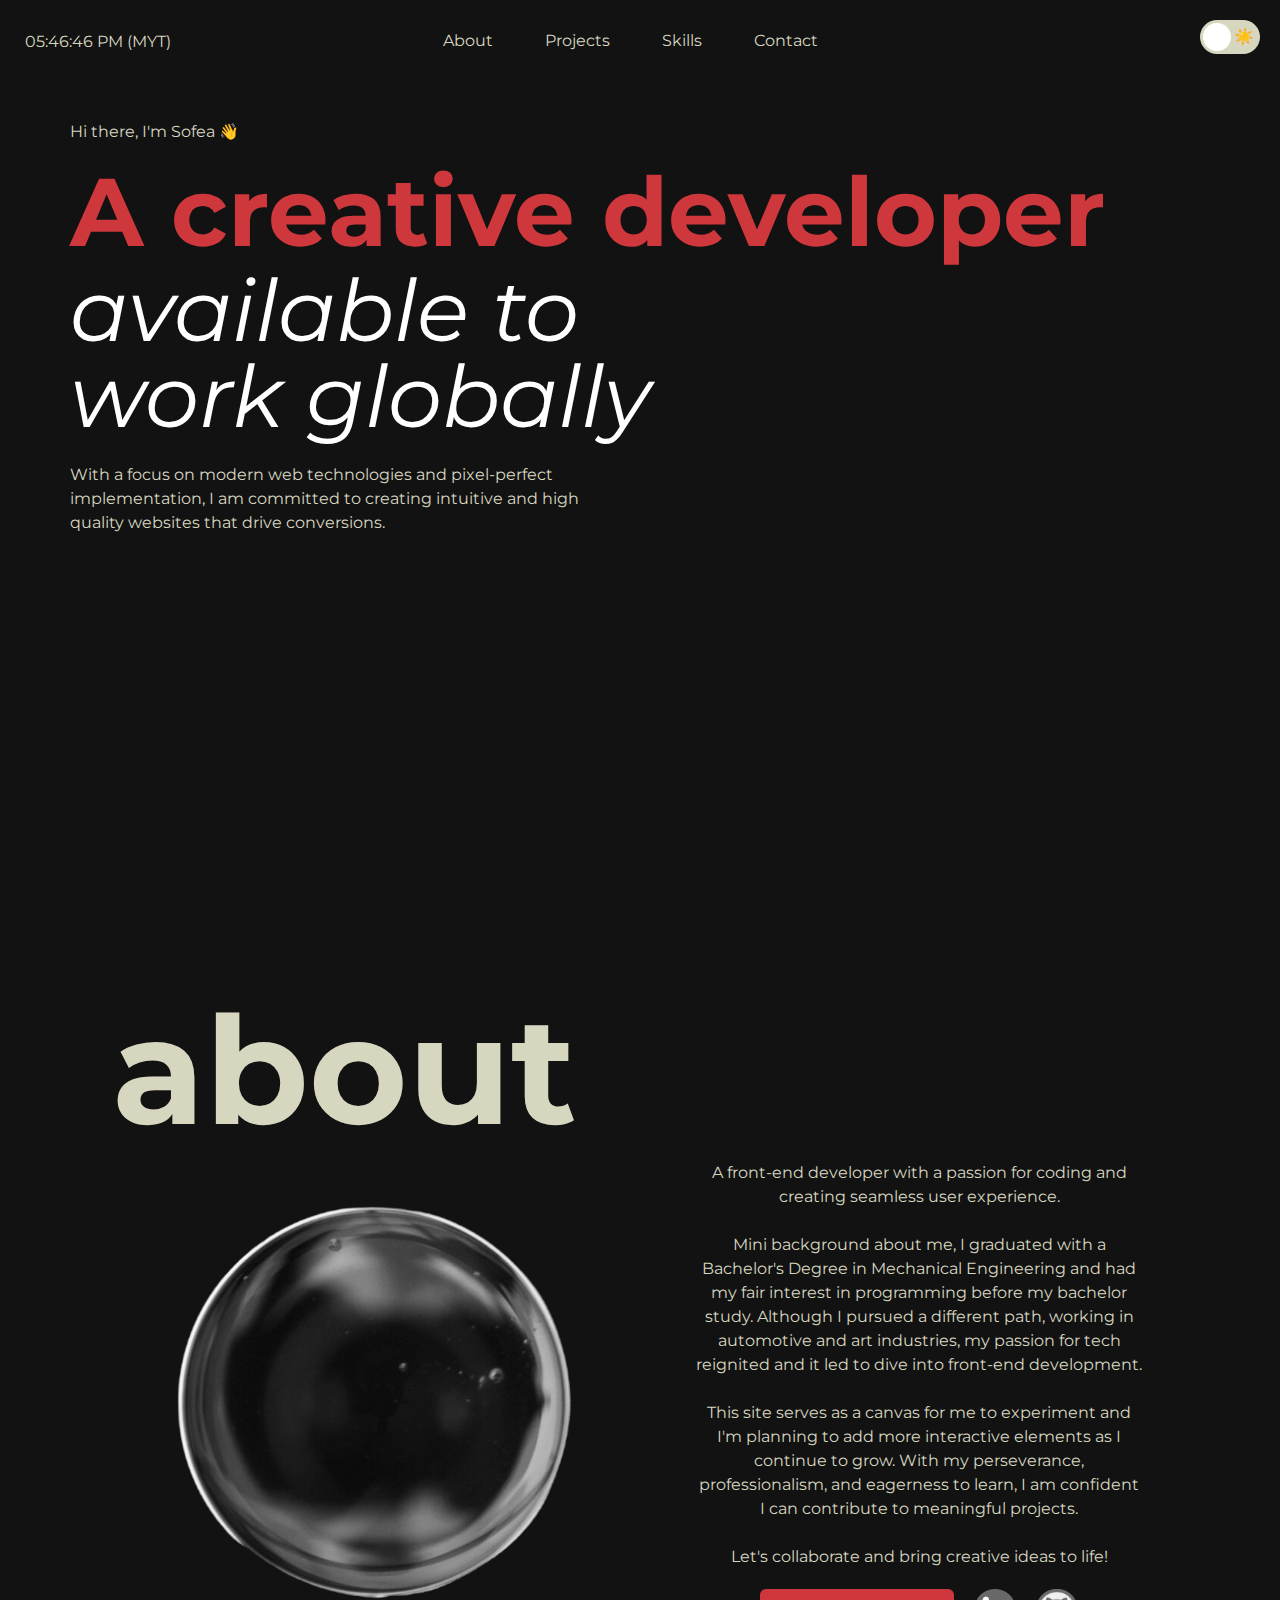
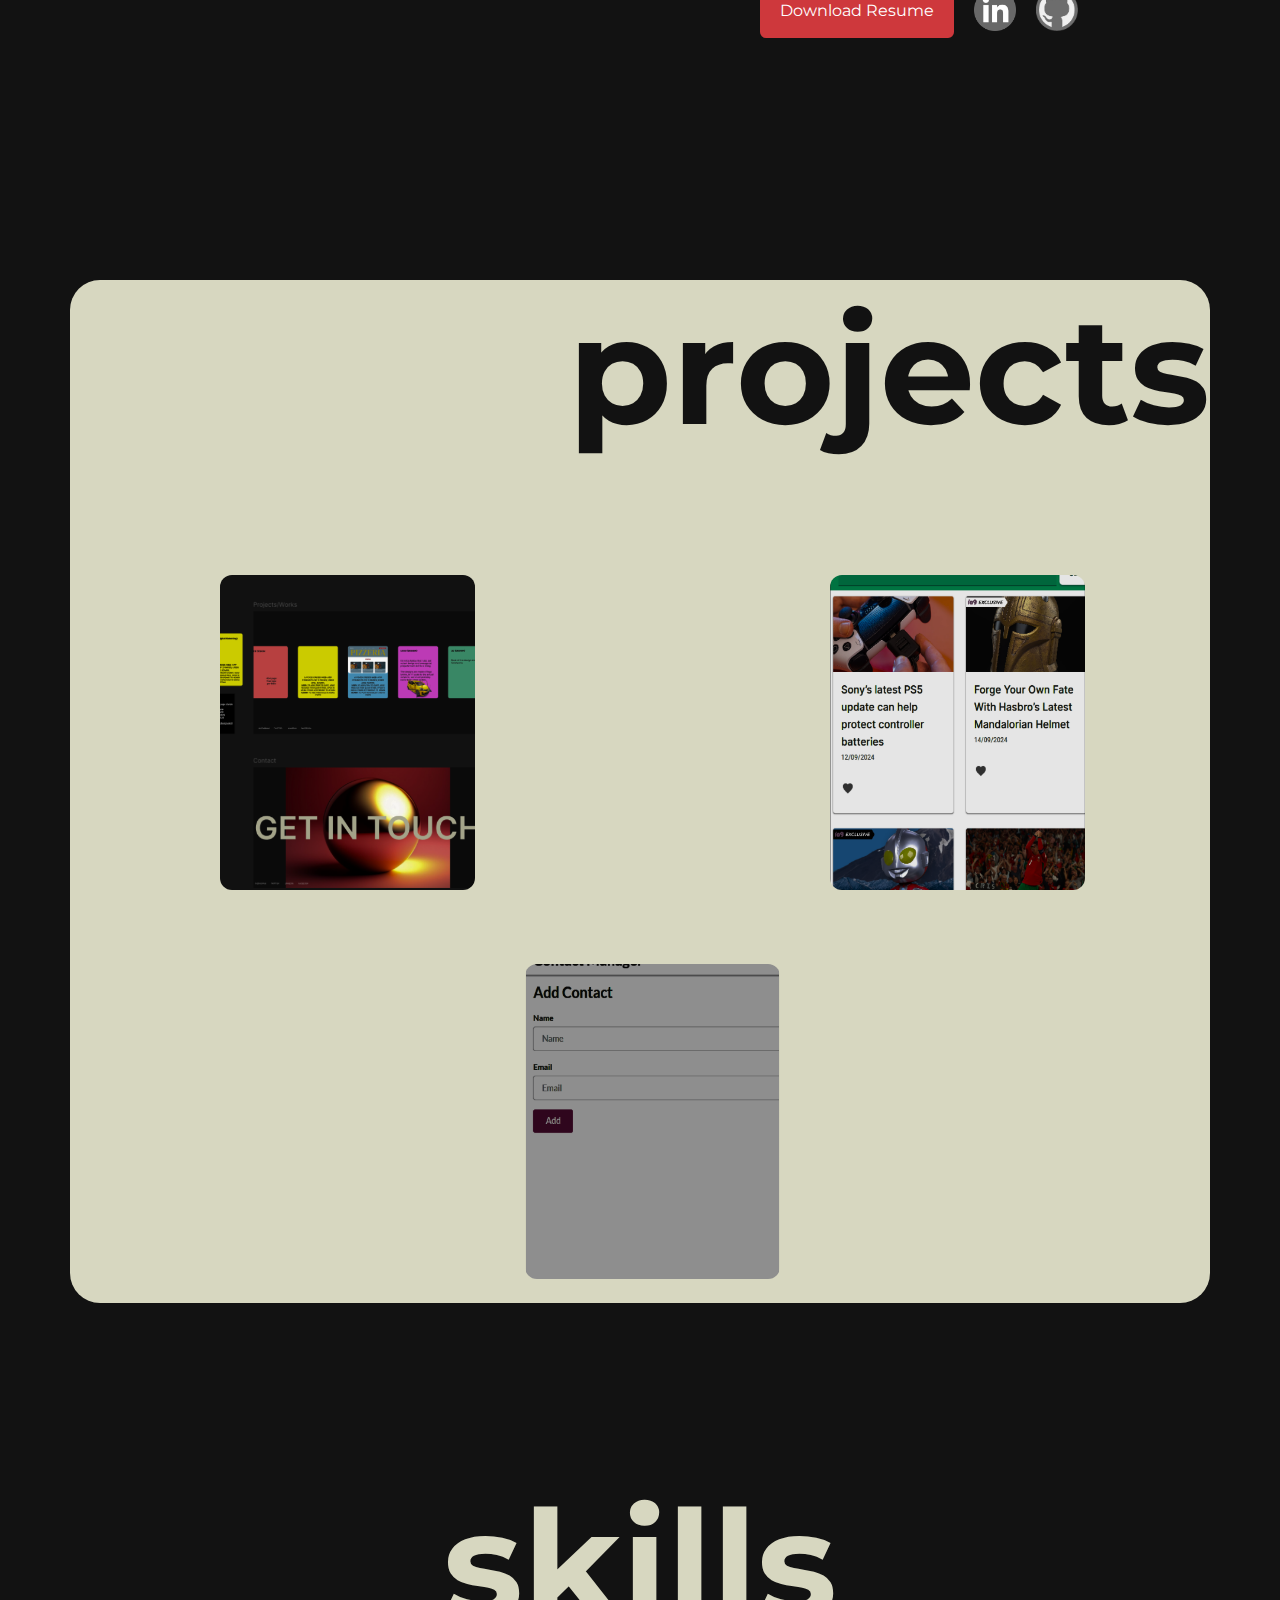
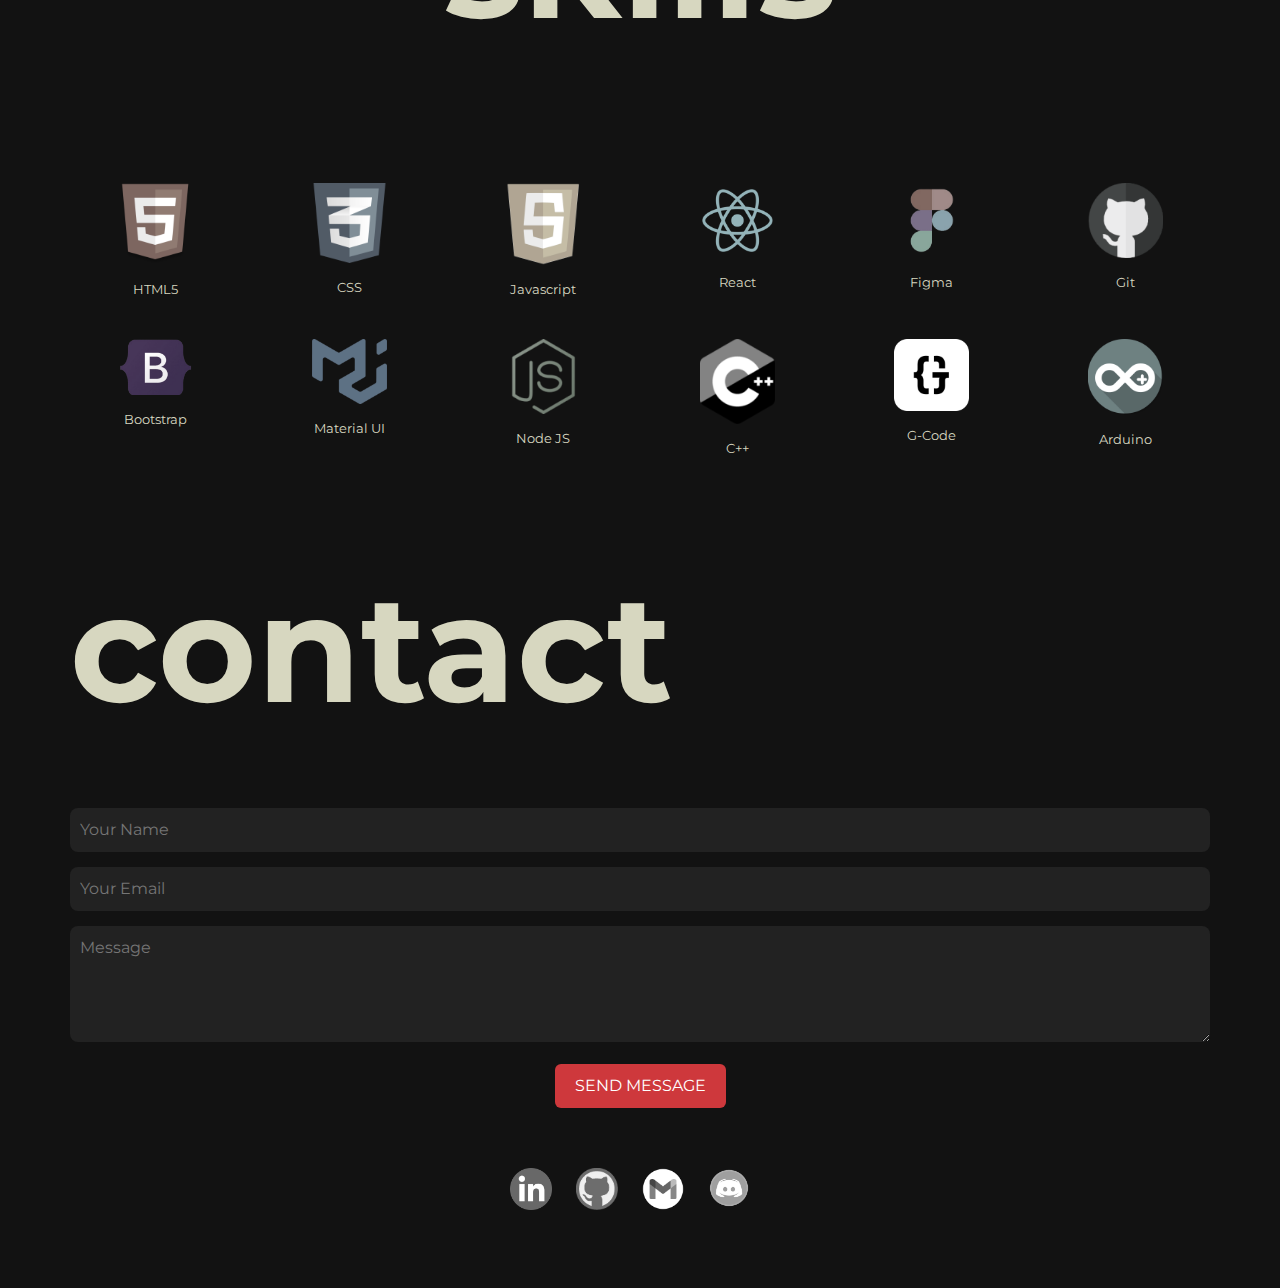
==== index.html @ 7cba27be "added a homepage and MY live time. responsiveness for ipad needs work still." ====
<!DOCTYPE html>
<html lang="en">
<head>
    <meta charset="UTF-8">
    <meta name="viewport" content="width=device-width, initial-scale=1.0">      <!--  ensures the page adjusts to the screen width of the device -->
    <title>Aneis Sofea | Portfolio</title>
    <link href="https://cdn.jsdelivr.net/npm/bootstrap@5.3.0-alpha3/dist/css/bootstrap.min.css" rel="stylesheet">
    <link href="https://fonts.googleapis.com/css2?family=Montserrat:wght@300;400;500;700&display=swap" rel="stylesheet">
    <link rel="stylesheet" href="style.css">
</head>
<body>
    <!-- <header> -->
        <nav class="navbar">
            <div class="container col-lg-12 col-md-12 col-sm-12">
                <div class="time" id="time"></div>
                <ul class="nav">
                    <li class="nav-item"><a href="#about" class="nav-link">About</a></li>
                    <li class="nav-item"><a href="#projects" class="nav-link">Projects</a></li>
                    <li class="nav-item"><a href="#skills" class="nav-link">Skills</a></li>
                    <li class="nav-item"><a href="#contact" class="nav-link">Contact</a></li>
                </ul>
                <!-- toggle switch -->
                <div class="toggle-container">
                    <input type="checkbox" id="theme-toggle" class="toggle-checkbox">
                    <label for="theme-toggle" class="toggle-label">
                        <span class="toggle-icon moon">🌙</span>
                        <span class="toggle-icon sun">☀️</span>
                        <span class="toggle-switch"></span>
                    </label>
                </div>
            </div>
        </nav>
    <!-- </header> -->
    
    <section class="home-section container">
        <p class="description">Hi there, I'm Sofea 👋</p>
        <h1 class="main-title col-lg-12 col-md-12 col-sm-12">A creative developer</h1>
        <h1 class="sub-main-title">available to work globally</h1>
        <p class="description home-text">With a focus on modern web technologies and pixel-perfect implementation, I am committed to creating intuitive and high quality websites that drive conversions.</p>
    </section>

    <section class="about-section container" id="about">
        <h2 class="title about col-lg-6 col-md-5.5 col-sm-4">about</h2>
        <!-- <h1 class="main-title col-lg-12 col-md-12 col-sm-12">ANEIS SOFEA</h1> -->
        <div class="description-container">
            <p class="description col-lg-12 col-md-12 col-sm-12">A front-end developer with a passion for coding and creating seamless user experience.
                <br/><br/>
                Mini background about me, I graduated with a Bachelor's Degree in Mechanical Engineering and had my fair interest in programming before my bachelor study. Although I pursued a different path, working in automotive and art industries, my passion for tech reignited and it led to dive into front-end development.
                <br/><br/>
                This site serves as a canvas for me to experiment and I'm planning to add more interactive elements as I continue to grow. With my perseverance, professionalism, and eagerness to learn, I am confident I can contribute to meaningful projects.<br/><br/> Let's collaborate and bring creative ideas to life!
                <br/></p>
                <div class="description-cta">
                    <a href="file/RESUME_ANEISSOFEA.pdf" class="btn btn-danger" download="RESUME_ANEISSOFEA.pdf" target="_blank">Download Resume</a>
                    <a href="https://www.linkedin.com/in/aneis-sofea/" target="_blank">
                        <div class="description-logo-container">
                            <img class="description-logo" src="image\linkedin-colored.png"/>
                        </div>
                    </a>
                    <a href="https://github.com/aneissofea" target="_blank">
                        <div class="description-logo-container">
                            <img class="description-logo" src="image\github-coloredd.png"/>
                        </div>
                    </a>
                </div>
            </div>
        <img class="sphere-png" src="image/sphere.png"/>
    </section>

    <section class="projects-section container" id="projects">
        <h2 class="title projects">projects</h2>
        <div class="project-cards row center" >
            <div class="col-lg-3 col-md-6 mb-4">
                <div class="project-card">
                    <div class="intro">
                        <h4>WEB DESIGN</h4>
                        <h5>A showcase of web design projects and prototypes.</h5>
                        <ul>
                            <li>Explore design samples, wireframes, and UI/UX concepts I've created.</li>
                            <li>View full project details and interactive elements on Figma.</li>
                        </ul>
                        <a href="https://www.figma.com/design/OzPTu4X2DkbAejknxCOmnf/Aneis-Sofea's-Design-Samples?node-id=2012-1333&t=tA9p8lLyrSlxndIV-1" class="btn btn-danger" target="_blank">View designs in Figma</a>
                    </div>
                </div>
            </div>
            <div class="col-lg-3 col-md-6 mb-4">
                <div class="project-card">
                    <div class="intro">
                        <h4>FOOD ORDER WEBAPP</h4>
                        <h5>A food ordering web app with two sections: User and Admin.</h5>
                        <ul>
                            <li>User: Add items to the cart, adjust quantities, and see updated menu items.</li>
                            <li>Admin: Add or remove menu items.</li>
                        </ul>
                        <p class="note">Note: Work in progress.</p>
                        <a href="https://food-order-webapp.vercel.app/" class="btn btn-danger" target="_blank">Demo</a>
                    </div>
                </div>
            </div>
            <div class="col-lg-3 col-md-6 mb-4">
                <div class="project-card">
                    <div class="intro">
                        <h4>NEWS WEBAPP</h4>
                        <h5>A news app where users can search and favorite articles.</h5>
                        <ul>
                            <li>Users log in, search for news, and browse articles fetched via an API.</li>
                            <li>Favorites are saved and displayed in the sidebar.</li>
                        </ul>
                        <p class="note">Note: Work in progress.<br/>Demo Username: sofea<br/>Demo Password: chrome123</p>
                        <a href="https://news-webapp-snowy.vercel.app/" class="btn btn-danger" target="_blank">Demo</a>
                    </div>
                </div>
            </div>
            <div class="col-lg-3 col-md-6 mb-4">
                <div class="project-card">
                    <div class="intro">
                        <h4>CONTACT MANAGER APP</h4>
                        <h5>A contact management app built with API integration.</h5>
                        <ul>
                            <li>Involves prototyping, routing, API connections, and feature development.</li>
                            <li>Includes incremental updates and refactoring.</li>
                        </ul>
                        <p class="note">Note: Still in progress.</p>
                        <a href="https://contact-manager-webapp.vercel.app/" class="btn btn-danger" target="_blank">Demo</a>
                    </div>
                </div>
            </div>
        </div>
    </section>

    <section class="skills-section container text-center" id="skills">
        <h2 class="title skills">skills</h2>
        <div class="row">
            <div class="col">
                <img src="image\html-logo.png" alt="HTML5">
                <div class="skill-icons-text">HTML5</div>
            </div>
            <div class="col">
                <img src="image\css-logo.png" alt="CSS3">
                <div class="skill-icons-text">CSS</div>
            </div>
            <div class="col">
                <img src="image\js-logo.png" alt="JavaScript">
                <div class="skill-icons-text">Javascript</div>
            </div>
            <div class="col">
                <img src="image\react-logo.png" alt="React">
                <div class="skill-icons-text">React</div>
            </div>
            <div class="col">
                <img src="image\figma-logo.png" alt="React">
                <div class="skill-icons-text">Figma</div>
            </div>
            <div class="col">
                <img src="image\github-logo.png" alt="React">
                <div class="skill-icons-text">Git</div>
            </div>
        </div>
        <div class="row">
            <div class="col">
                <img src="image\bootstrap-logo.png" alt="Bootstrap">
                <div class="skill-icons-text">Bootstrap</div>
            </div>
            <div class="col">
                <img src="image\mui-logo.png" alt="Node.js">
                <div class="skill-icons-text">Material UI</div>
            </div>
            <div class="col">
                <img src="image\nodejs-logo.png" alt="C++">
                <div class="skill-icons-text">Node JS</div>
            </div>
            <div class="col">
                <img src="image\c++logo.png" alt="Arduino">
                <div class="skill-icons-text">C++</div>
            </div>
            <div class="col">
                <img src="image\gcode-logo.png" alt="C++">
                <div class="skill-icons-text">G-Code</div>
            </div>
            <div class="col">
                <img src="image\arduino-logo.png" alt="C++">
                <div class="skill-icons-text">Arduino</div>
            </div>
        </div>
    </section>

    <section class="contact-section container text-center" id="contact">
        <h2 class="title contact">contact</h2>
        <form class="contact-form" action="https://formspree.io/f/xjkbnrrq" method="POST">
            <input type="text" name="name" placeholder="Your Name" required>
            <input type="email" name="email" placeholder="Your Email" required>
            <textarea name="message" placeholder="Message" rows="4" required></textarea>
            <button type="submit" class="btn btn-danger">SEND MESSAGE</button>
        </form>
    </section>

    <footer class="text-center" id>
        <ul class="social-links">
            <li>
                <a href="https://www.linkedin.com/in/aneis-sofea/" target="_blank">
                    <div class="description-logo-container">
                        <img class="description-logo" src="image\linkedin-colored.png"/>
                    </div>
                </a>
            </li>
            <li>
                <a href="https://github.com/aneissofea" target="_blank">
                    <div class="description-logo-container">
                        <img class="description-logo" src="image\github-coloredd.png"/>
                    </div>
                </a>
            </li>
            <li>
                <a href="mailto:aneissofea@gmail.com?subject=Hi%20Sofea%20please%20work%20for%20me">
                    <div class="description-logo-container">
                        <img class="description-logo" src="image\gmail-logo.png"/>
                    </div>
                </a>
            </li>
            <li>
                <a href="https://discordapp.com/users/907895366131777556" target="_blank">
                    <div class="description-logo-container">
                        <img class="description-logo" src="image\discord-logo.png"/>
                    </div>
                </a>
            </li>
        </ul>
    </footer>

    <script src="https://cdn.jsdelivr.net/npm/bootstrap@5.3.0-alpha3/dist/js/bootstrap.bundle.min.js"></script>

    <script src="script.js"></script>

</body>
</html>
---- style.css ----
/* General Styles */
body {
    font-family: 'Montserrat', sans-serif;
    background-color: #121212;
    color: #D7D7C0;
    margin: 0;
    padding: 0;
}

/*-------------titles------------*/
.main-title{
    font-size: 96px;
    /* font-size: 12.5em; */
    font-weight: bold;
    line-height: 100%;
    color: #CE383C;
    text-align: left;
}

.sub-main-title{
    font-size: 86px;
    /* font-size: 12.5em; */
    font-weight: 400;
    font-style: italic;
    line-height: 100%;
    color: #fff;
    text-align: left;
    width: 60%;
}

.title{
    font-size: 9.4em;
    font-weight: bold;
    color: #D7D7C0;
    margin:0;
}  

/*-------------buttons------------*/
.btn-danger {
    background-color: #CE383C; /*#E94545*/
    border: none;
    padding: 10px 20px;
}

/*-------------HEADER------------*/
.time{
    position: absolute;
    top: 30px;
    left: 25px;
    width: 12%;
}
.navbar {
    padding: 20px 0;
    margin: 0 auto;
    display:flex;
    justify-content: center;
}

.navbar  ul{
    display: flex;
    margin: 0 auto;
}

.nav-link {
    color: #D7D7C0;
    margin-right: 20px;
    font-size: 1.2em;
}

.nav-link:hover{
    color: #CE383C;
}

/*-------------toggle switch------------*/
.toggle-container {
    position: absolute;
    right: 20px;
    top: 20px;
}

/* Hide the default checkbox */
.toggle-checkbox {
    display: none;
}

/* Styling the label as a switch */
.toggle-label {
    display: inline-flex;
    align-items: center;
    cursor: pointer;
    position: relative;
    width: 60px;
    height: 34px;
    background-color: #D7D7C0; /* Light switch background */
    border-radius: 34px;
    transition: background-color 0.4s;
}

.toggle-checkbox:checked + .toggle-label {
    background-color: #121212; /* Dark switch background */
    
}

.toggle-switch {
    position: absolute;
    top: 3px;
    left: 3px;
    width: 28px;
    height: 28px;
    background-color: #fff;
    border-radius: 50%;
    transition: transform 0.4s;
}

.toggle-checkbox:checked + .toggle-label .toggle-switch {
    transform: translateX(26px);
}

.toggle-icon {
    margin-right: 8px;
    padding: 2px;
    font-size: 16px;
}

/*-------------HOME------------*/
.home-section{
    height: 100vh;
    /* vertical-align: top|middle|bottom; */
    /* line-height: 100vh; */
    /* vertical-align: middle; */
    margin: auto;
    padding: 40px 0;
}

.home-text{
    width: 47%;
    padding: 15px 0 0;
}

/*-------------ABOUT------------*/
.about-section{
    height: 100vh;
}

.about{
    /* line-height: 35%; */
    padding: 0 0 0 30px;
}

.sphere-png{
    width: 36%;
    height:auto;
    margin: 3.5% 8% 0;
}

.description-container{
    position:relative;
    float:right;
    margin-right: 5%;
    width: 40%;
    text-align:center;
}

.description {
    font-size: 1em;
    margin-bottom: 20px;
}

.description-cta{
    text-align: center;
    display:flex;
    justify-content: center;
    gap: 20px;
}

.description-logo-container {
    position: relative;
    display: inline-block;
    overflow: hidden;
}

.description-logo {
    display: block;
    width: 42px; /* Adjust this size as per your need */
    height: 42px; /* Adjust this size as per your need */
    filter: grayscale(100%); /* Makes the image grayscale */
    transition: filter 0.3s ease-in-out; /* Smooth transition */
}

.description-logo-container:hover .description-logo {
    filter: grayscale(0%); /* Removes grayscale on hover */
}


/*------------PROJECTS------------*/
.projects-section {
    padding: 0px 0 0px;
    color: #EDE7D9;
    background-color: #D7D7C0;
    border-radius: 30px;
}

.projects{
    text-align: right;
    color:#121212;
}

.col-lg-3, .col-md-6 {
    flex: 1 1 255px;
    max-width: 255px;
}

.project-cards{
    margin: 10% 0 15%;
    display: flex;
    justify-content: center;      /* Centers the cards horizontally */
    align-items: center;          /* Centers the cards vertically */
    flex-wrap: wrap;              /* Allows the cards to wrap on smaller screens */
    gap: 50px;                    
    
}

.project-card {
    text-align: center;
    border-radius: 12px;
    height: 315px;
    width: 255px;
    background-size: cover;
    background-position: center;
    transition: all 0.3s ease-in-out;
    justify-content: center;
    align-items: center;
}

/* Background images for each project card */
.col-lg-3:nth-of-type(1) .project-card {
    background-image: url('image/web-design.png');
}

.col-lg-3:nth-of-type(2) .project-card {
    background-image: url('image/food-app.png');
}

.col-lg-3:nth-of-type(3) .project-card {
    background-image: url('image/news-app.png');
}

.col-lg-3:nth-of-type(4) .project-card {
    background-image: url('image/contact-app.png');
}

/* Text hidden by default */
.project-card .intro{
    color: white;
    opacity: 0;
    transition: opacity 0.3s ease-in-out;
}

.project-card .intro a{
    color: white;
    font-weight:bold;
}

/* On hover, show the text and apply a solid background */
.project-card:hover .intro {
    opacity: 1;
    background-color: rgba(0, 0, 0, 0.95);  /* Solid background, with some transparency */
    padding: 25px 10px 15px;
    border-radius: 8px;
}

.intro h4{ 
    font-size: 1.1em;
    font-weight: bold;
    padding: 0 0 15px;
}

.intro h5{
    font-weight: bold;
}

.intro h5, ul li, p{
    font-size: 0.85em;
}

.intro .note{
    font-size:12px;
    font-style: italic;
}


/*-------------SKILLS------------*/
.skills-section {
    padding: 0 0 80px;
}

.skills{
    margin: 0 0 9.5%;
}

.skills-section .col img {
    width: 75px;
    margin-bottom: 5px;
}

.col {
    text-align: center;
    padding: 20px;
    overflow: hidden; /* Prevents the image from overflowing when zooming */
}

.col img {
    width: 100px; /* Adjust the size as needed */
    filter: grayscale(85%); /* Makes the image grayscale (black and white) */
    transition: transform 0.3s ease, filter 0.3s ease; /* Adds smooth transition for both zoom and color */
}

.col:hover img {
    transform: scale(1.2); /* Zoom in on hover */
    filter: grayscale(0%); /* Remove grayscale on hover, showing original colors */
}

.skill-icons-text {
    margin-top: 10px;
    font-size: 0.8em;
    transition: transform 0.3s ease; /* Smooth transition for text */
}

.col:hover .skill-icons-text {
    transform: scale(1.1); /* Slight zoom on text when hovered */
}


/*-------------CONTACT------------*/
.contact-section {
    padding: 0px 0 50px;
}

.contact{
    padding: 0 0 70px;
    text-align: left;
}

.contact-form input, .contact-form textarea {
    width:100%;
    padding: 10px;
    margin-bottom: 15px;
    background-color: #222;
    border-radius: 8px;
    color: #eee;
    border: none;
}

.get-in-touch img {
    width: 100%;
    max-width: 400px;
    margin-top: 30px;
}

footer {
    background-color: #121212;
    padding: 10px 0 55px;
}

footer .social-links {
    list-style-type: none;
    padding: 0;
}
footer .social-links li {
    display: inline;
    margin-right: 20px;
}

footer .social-links a {
    color: #eee;
    text-decoration: none;
}
footer .social-links a:hover{
    color: #CE383C;
}

/*-------------start of LIGHT MODE------------*/
body.light-mode {
    background-color: #D7D7C0;
    color: #121212;
}

/* Titles */
.main-title.light-mode {
    color: #CE383C; /* Keep the red color */
}

.sub-main-title.light-mode {
    color: #121212;
}

.title.light-mode {
    color: #121212; /* Swapping the title color */
}

/* Buttons */
.btn-danger.light-mode {
    background-color: #CE383C; /* Keep the red color */
}

/* Navbar */
.navbar.light-mode {
    background-color: transparent;
}
.nav-link.light-mode {
    color: #121212;
}
.nav-link.light-mode:hover {
    color: #CE383C;
}
/* Home Section*/



/* About Section */
.about.light-mode {
    color: #121212;
}
.sphere-png.light-mode {
    filter: none; /* Reset any filters */
}
.description.light-mode {
    color: #121212;
}

/* Project Cards */
.projects-section.light-mode {
    background-color: #121212;
    color: #D7D7C0;
}

.projects.light-mode {
    color: #D7D7C0;
}

.project-card.light-mode .intro {
    color: #D7D7C0;
    background-color: rgba(215, 215, 192, 0.95); /* Light mode transparency */
}

.intro.light-mode h4, .intro.light-mode h5, .intro.light-mode ul li, .intro.light-mode p {
    color: #121212;
}

/* Skills Section */
.skills-section.light-mode {
    color: #121212;
}

.col.light-mode img {
    filter: grayscale(100%);
}

/* Contact Section */
.contact.light-mode {
    color: #121212;
}
.contact-form.light-mode input, .contact-form.light-mode textarea {
    background-color: #D7D7C0;
    color: #121212;
}

/* Footer */
footer.light-mode {
    background-color: #D7D7C0;
}
footer.light-mode a {
    color: #121212;
}
footer.light-mode a:hover {
    color: #CE383C;
}

/*-------------end of LIGHT MODE------------*/

/* For tablets */
@media (max-width: 1024px) {
    .nav-link{
        font-size: 0.9em;
    }    
    .time{
        font-size: 0.9rem;
        width: 20%;
    }
    .main-title {
        font-size: 7rem;
        line-height: 125%
    }
    .sub-main-title{
        font-size: 4rem;
        width: 90%;
    }
    .home-text{
        width: 59%;
    }
    .title{
        font-size: 7.5em;
    } 
    .description {
        font-size: 0.68em;
    }
    .project-card {
        margin-bottom: 25px;
    }
}

/*For smartphones*/
@media (max-width: 767px) {
    .nav{
        display:flex;
        gap: 5px;
    }
    .nav-link {
        font-size: 0.78em;
    } 
    .time{
        display:none;
    }
    .main-title {
        font-size: 4rem;
        line-height: 100%
    }
    .sub-main-title{
        font-size: 2.8rem;
        width: 90%;
    }    
    .title{
        font-size: 4em;
    } 
    .home-text{
        width: 75%;
    }
    .home-section{
        height: 450px;
    }
    .about{
        padding: 0 0 20px 20px;
    }
    .description-container{
        width: 90%;
        margin:0 auto;
        text-align:center;
    }
    .description {
        font-size: 0.68em;
    }
    .description-logo{
        width: 35px;
        height:35px;
    }
    .btn-danger {
        font-size: 12px;
        padding: 8px 15px;
    }
    .sphere-png{
        width: 55%;
        height:auto;
        display: flex;
        margin: 0 auto;
        padding:20px 0 10px;
    }
    .project-cards .col {
        width: 100%; /* Make projects stack vertically */
    }
    .skills-section .col img {
        height: 42.5px;
        width: auto;
        margin-bottom: 5px;
    }
    
    .skill-icons-text {
        font-size: 0.55em;
    }

    .home-section, .about-section, .projects-section, .skills-section, .contact-section{
        padding: 0 10px;
    }
}
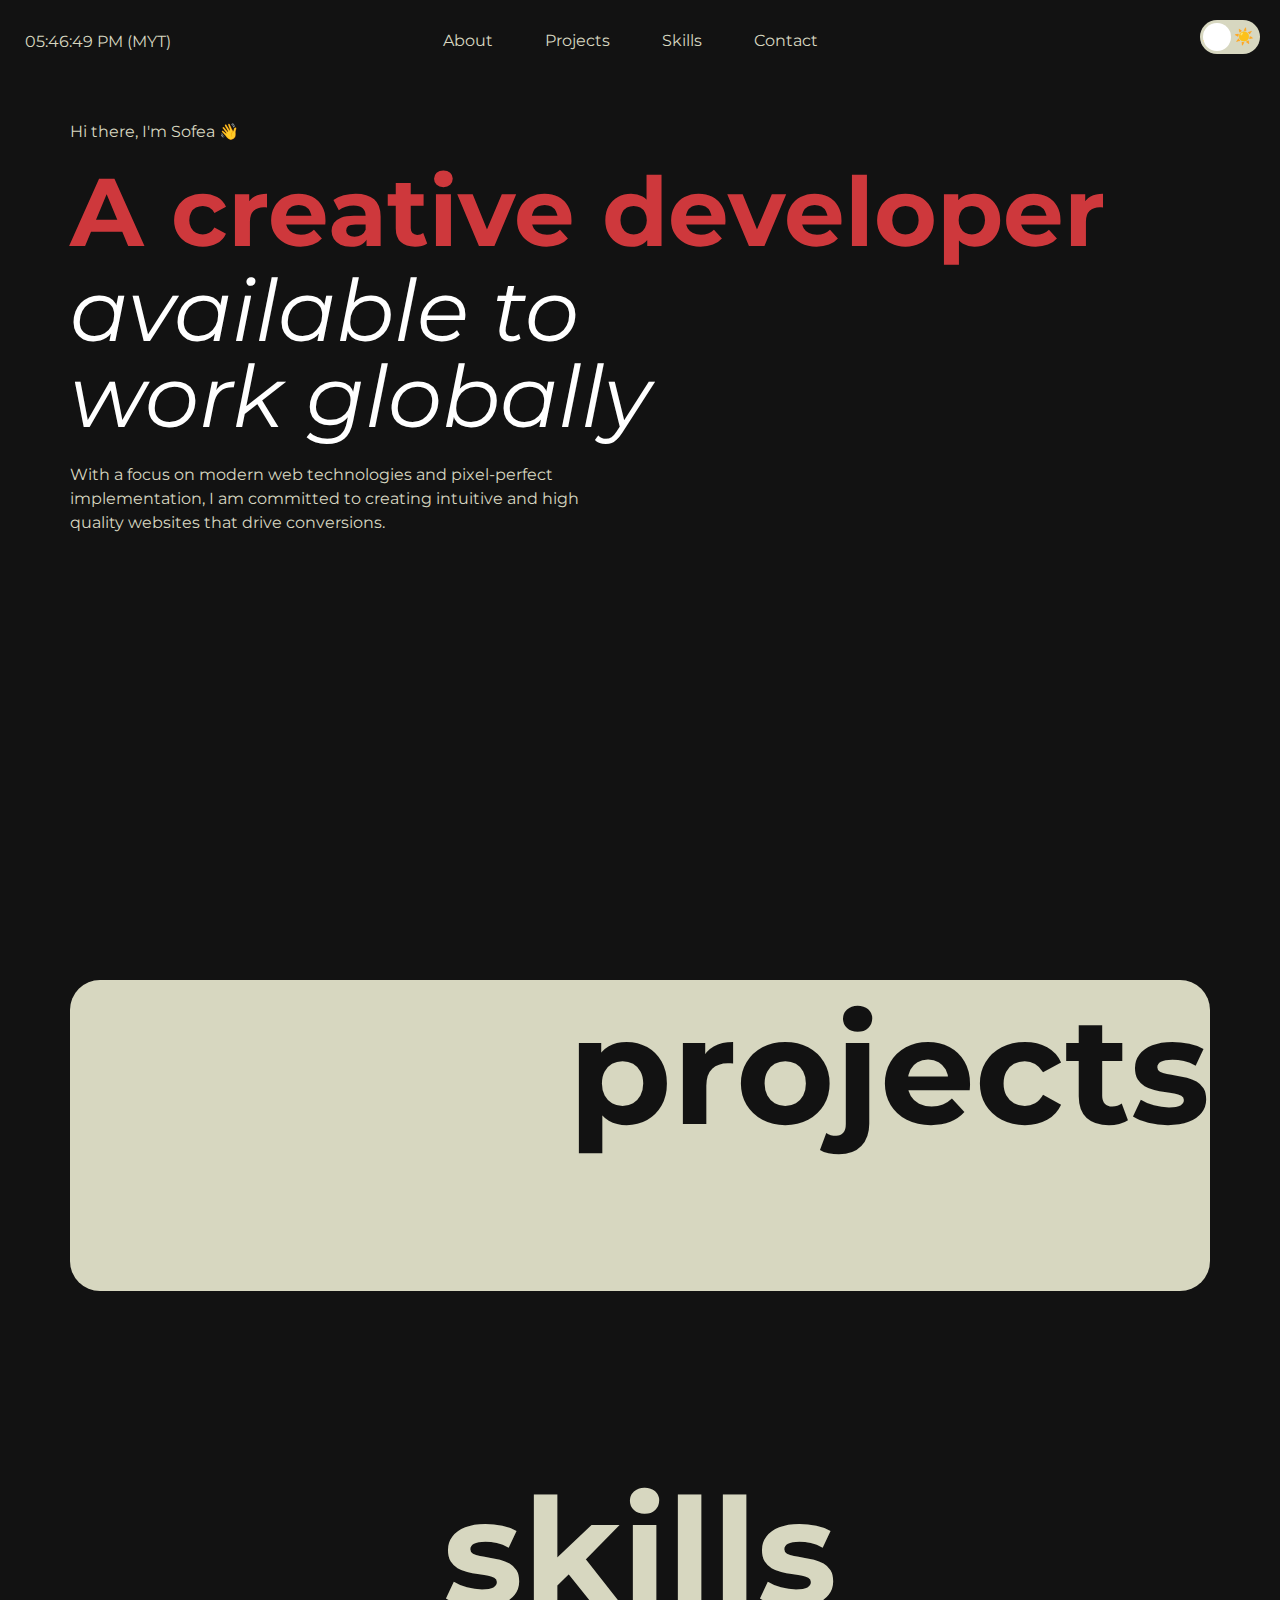
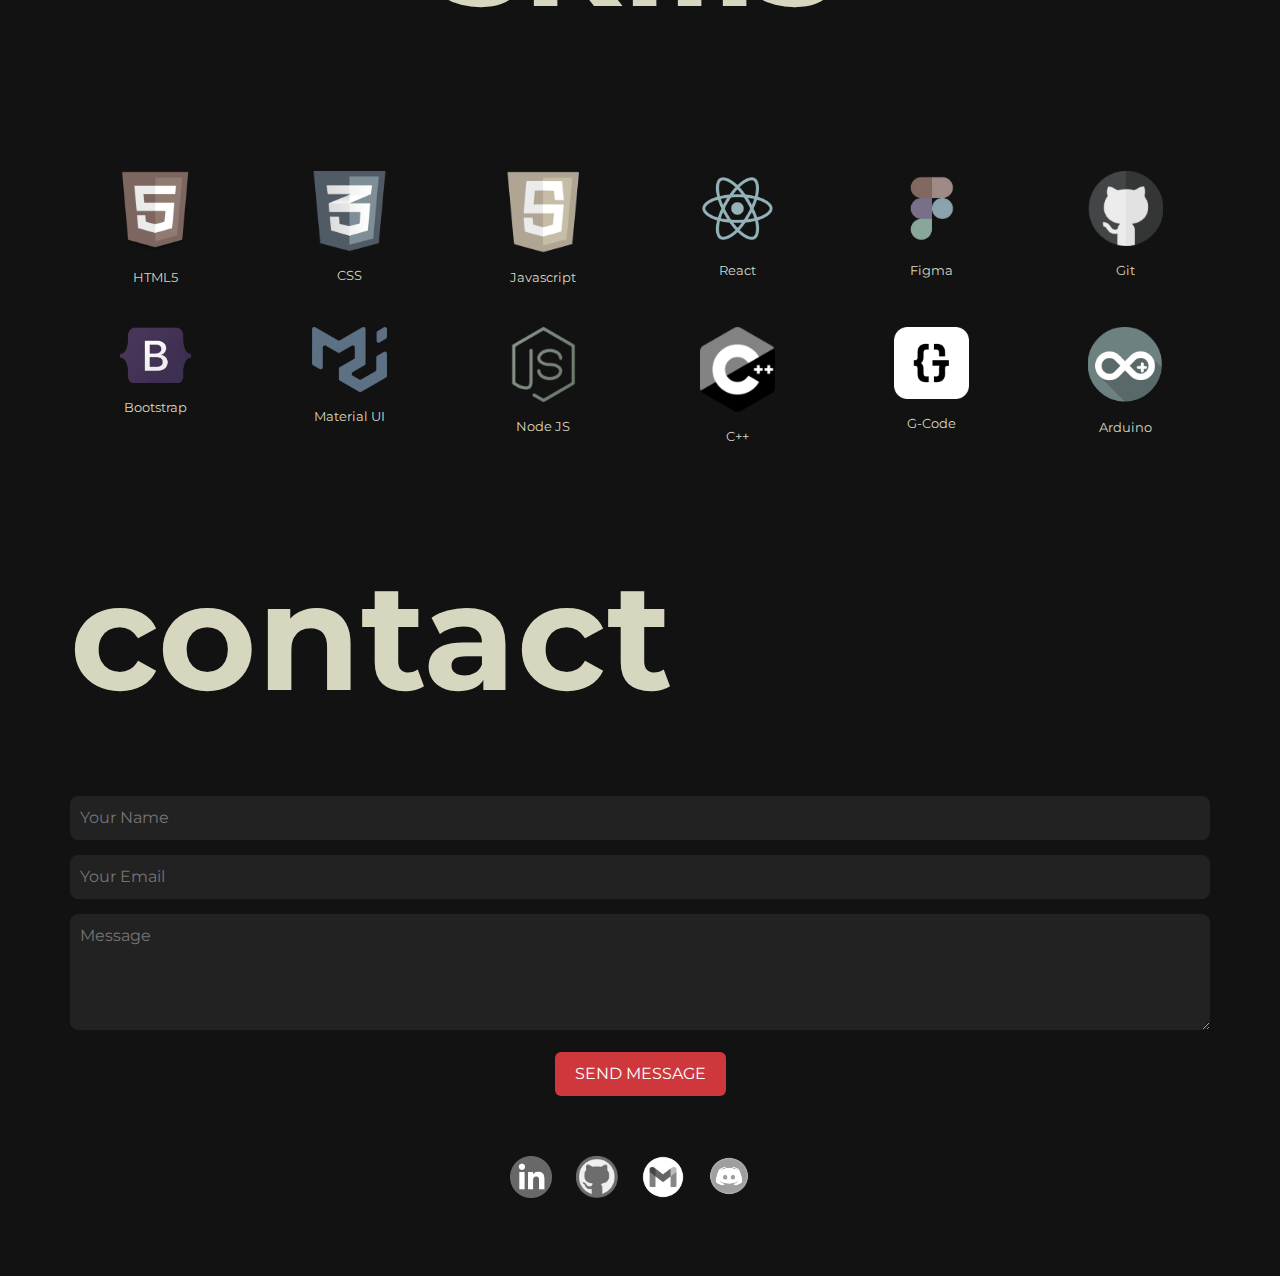
==== commit 706a8460: "revamp code to have less css lines and incorporate more bootstrap. add owl carousel to projects sect" ====
--- a/index.html
+++ b/index.html
@@ -4,34 +4,42 @@
     <meta charset="UTF-8">
     <meta name="viewport" content="width=device-width, initial-scale=1.0">      <!--  ensures the page adjusts to the screen width of the device -->
     <title>Aneis Sofea | Portfolio</title>
+    <!-- Bootstrap -->
     <link href="https://cdn.jsdelivr.net/npm/bootstrap@5.3.0-alpha3/dist/css/bootstrap.min.css" rel="stylesheet">
+    <!-- Font -->
     <link href="https://fonts.googleapis.com/css2?family=Montserrat:wght@300;400;500;700&display=swap" rel="stylesheet">
+    <!-- Css -->
     <link rel="stylesheet" href="style.css">
+    <!-- Owl Carousel -->
+    <link rel="stylesheet" href="https://cdnjs.cloudflare.com/ajax/libs/OwlCarousel2/2.3.4/assets/owl.carousel.min.css" integrity="sha512-tS3S5qG0BlhnQROyJXvNjeEM4UpMXHrQfTGmbQ1gKmelCxlSEBUaxhRBj/EFTzpbP4RVSrpEikbmdJobCvhE3g==" crossorigin="anonymous" referrerpolicy="no-referrer" />
+    <link rel="stylesheet" href="https://cdnjs.cloudflare.com/ajax/libs/OwlCarousel2/2.3.4/assets/owl.theme.default.min.css" integrity="sha512-sMXtMNL1zRzolHYKEujM2AqCLUR9F2C4/05cdbxjjLSRvMQIciEPCQZo++nk7go3BtSuK9kfa/s+a4f4i5pLkw==" crossorigin="anonymous" referrerpolicy="no-referrer" />    <link href="https://fonts.cdnfonts.com/css/euclid-circular-b" rel="stylesheet">
+    <!-- JQuery-->
+    <script src="https://cdnjs.cloudflare.com/ajax/libs/jquery/3.7.1/jquery.min.js" integrity="sha512-v2CJ7UaYy4JwqLDIrZUI/4hqeoQieOmAZNXBeQyjo21dadnwR+8ZaIJVT8EE2iyI61OV8e6M8PP2/4hpQINQ/g==" crossorigin="anonymous" referrerpolicy="no-referrer"></script>
 </head>
 <body>
-    <!-- <header> -->
-        <nav class="navbar">
-            <div class="container col-lg-12 col-md-12 col-sm-12">
-                <div class="time" id="time"></div>
-                <ul class="nav">
-                    <li class="nav-item"><a href="#about" class="nav-link">About</a></li>
-                    <li class="nav-item"><a href="#projects" class="nav-link">Projects</a></li>
-                    <li class="nav-item"><a href="#skills" class="nav-link">Skills</a></li>
-                    <li class="nav-item"><a href="#contact" class="nav-link">Contact</a></li>
-                </ul>
-                <!-- toggle switch -->
-                <div class="toggle-container">
-                    <input type="checkbox" id="theme-toggle" class="toggle-checkbox">
-                    <label for="theme-toggle" class="toggle-label">
-                        <span class="toggle-icon moon">🌙</span>
-                        <span class="toggle-icon sun">☀️</span>
-                        <span class="toggle-switch"></span>
-                    </label>
-                </div>
-            </div>
-        </nav>
-    <!-- </header> -->
-    
+    <!-- Header Section -->
+    <nav class="navbar">
+        <div class="container col-lg-12 col-md-12 col-sm-12">
+            <div class="time" id="time"></div>
+            <ul class="nav">
+                <li class="nav-item"><a href="#about" class="nav-link">About</a></li>
+                <li class="nav-item"><a href="#projects" class="nav-link">Projects</a></li>
+                <li class="nav-item"><a href="#skills" class="nav-link">Skills</a></li>
+                <li class="nav-item"><a href="#contact" class="nav-link">Contact</a></li>
+            </ul>
+            <!-- toggle switch -->
+            <div class="toggle-container">
+                <input type="checkbox" id="theme-toggle" class="toggle-checkbox">
+                <label for="theme-toggle" class="toggle-label">
+                    <span class="toggle-icon moon">🌙</span>
+                    <span class="toggle-icon sun">☀️</span>
+                    <span class="toggle-switch"></span>
+                </label>
+            </div>
+        </div>
+    </nav>
+
+    <!-- Hero Section -->
     <section class="home-section container">
         <p class="description">Hi there, I'm Sofea 👋</p>
         <h1 class="main-title col-lg-12 col-md-12 col-sm-12">A creative developer</h1>
@@ -39,15 +47,15 @@
         <p class="description home-text">With a focus on modern web technologies and pixel-perfect implementation, I am committed to creating intuitive and high quality websites that drive conversions.</p>
     </section>
 
-    <section class="about-section container" id="about">
+    <!-- About Section uncomment when youre done (OKAY)-->
+    <!-- <section class="about-section container" id="about">
         <h2 class="title about col-lg-6 col-md-5.5 col-sm-4">about</h2>
-        <!-- <h1 class="main-title col-lg-12 col-md-12 col-sm-12">ANEIS SOFEA</h1> -->
         <div class="description-container">
             <p class="description col-lg-12 col-md-12 col-sm-12">A front-end developer with a passion for coding and creating seamless user experience.
                 <br/><br/>
                 Mini background about me, I graduated with a Bachelor's Degree in Mechanical Engineering and had my fair interest in programming before my bachelor study. Although I pursued a different path, working in automotive and art industries, my passion for tech reignited and it led to dive into front-end development.
                 <br/><br/>
-                This site serves as a canvas for me to experiment and I'm planning to add more interactive elements as I continue to grow. With my perseverance, professionalism, and eagerness to learn, I am confident I can contribute to meaningful projects.<br/><br/> Let's collaborate and bring creative ideas to life!
+                This site serves as a platform for me to gather my work as a front-end developer and to showcase my previous work as a creative "bricks" designer. I have an eye for details and keeping things understandable by other colleagues/developers. I do struggle with asking for help at times, but i'm working on it. With my perseverance, professionalism, and eagerness to learn, I am confident I can contribute to meaningful projects.<br/><br/> Let's collaborate and bring creative ideas to life!
                 <br/></p>
                 <div class="description-cta">
                     <a href="file/RESUME_ANEISSOFEA.pdf" class="btn btn-danger" download="RESUME_ANEISSOFEA.pdf" target="_blank">Download Resume</a>
@@ -64,9 +72,10 @@
                 </div>
             </div>
         <img class="sphere-png" src="image/sphere.png"/>
-    </section>
-
-    <section class="projects-section container" id="projects">
+    </section> -->
+
+    <!-- Projects Carousel Section -->
+    <!-- <section class="projects-section container" id="projects">
         <h2 class="title projects">projects</h2>
         <div class="project-cards row center" >
             <div class="col-lg-3 col-md-6 mb-4">
@@ -125,8 +134,188 @@
                 </div>
             </div>
         </div>
+    </section> -->
+
+    <!-- Projects Owl Carousel Section -->
+    <section class="projects-section container" id="projects">
+        <h2 class="title projects">projects</h2>
+        <div class="project-cards row center" >
+    
+            <!-- Owl Carousel -->
+            <div class="row justify-content-center align-items-center">
+                <div class="col-lg-12 mt-3">
+                    <div class="owl-3-slider owl-carousel owl-theme">      
+                            
+                        <!-- <div class="item col-lg-3 col-md-6 mb-4 mb-4">
+                            <div class="card card-sq-car rounded-10 border-0">
+                                <div class="card-body p-0">
+                                    <img src="image/web-design.jpg" class="img-sq-car" alt="" />
+                                    <div class="overlay-text text-white">
+                                        <h4 class="text-center">WEB DESIGN</h4>
+                                        <h5>A showcase of web design projects and prototypes.</h5>
+                                        <ul>
+                                            <li>Explore design samples, wireframes, and UI/UX concepts I've created.</li>
+                                            <li>View full project details and interactive elements on Figma.</li>
+                                        </ul>
+                                        <a href="https://www.figma.com/design/OzPTu4X2DkbAejknxCOmnf/Aneis-Sofea's-Design-Samples?node-id=2012-1333&t=tA9p8lLyrSlxndIV-1" class="btn btn-danger" target="_blank">View designs in Figma</a>
+                                    </div>
+                                </div>
+                            </div>
+                        </div> -->
+
+                        <div class="item col-lg-3 col-md-6 mb-4">
+                            <div class="project-card">
+                                <div class="intro">
+                                    <h4>WEB DESIGN</h4>
+                                    <h5>A showcase of web design projects and prototypes.</h5>
+                                    <ul>
+                                        <li>Explore design samples, wireframes, and UI/UX concepts I've created.</li>
+                                        <li>View full project details and interactive elements on Figma.</li>
+                                    </ul>
+                                    <a href="https://www.figma.com/design/OzPTu4X2DkbAejknxCOmnf/Aneis-Sofea's-Design-Samples?node-id=2012-1333&t=tA9p8lLyrSlxndIV-1" class="btn btn-danger" target="_blank">View designs in Figma</a>
+                                </div>
+                            </div>
+                        </div>
+                        <div class="item col-lg-3 col-md-6 mb-4">
+                            <div class="project-card">
+                                <div class="intro">
+                                    <h4>FOOD ORDER WEBAPP</h4>
+                                    <h5>A food ordering web app with two sections: User and Admin.</h5>
+                                    <ul>
+                                        <li>User: Add items to the cart, adjust quantities, and see updated menu items.</li>
+                                        <li>Admin: Add or remove menu items.</li>
+                                    </ul>
+                                    <p class="note">Note: Work in progress.</p>
+                                    <a href="https://food-order-webapp.vercel.app/" class="btn btn-danger" target="_blank">Demo</a>
+                                </div>
+                            </div>
+                        </div>
+                        <div class="item col-lg-3 col-md-6 mb-4">
+                            <div class="project-card">
+                                <div class="intro">
+                                    <h4>CREATIVE DESIGN</h4>
+                                    <h5>Past creative projects that I did</h5>
+                                    <ul>
+                                        <li>Explore design samples, wireframes, and UI/UX concepts I've created.</li>
+                                        <li>View full project details and interactive elements on Figma.</li>
+                                    </ul>
+                                    <a href="https://www.figma.com/design/OzPTu4X2DkbAejknxCOmnf/Aneis-Sofea's-Design-Samples?node-id=2012-1333&t=tA9p8lLyrSlxndIV-1" class="btn btn-danger" target="_blank">View designs in Figma</a>
+                                </div>
+                            </div>
+                        </div>
+                        <div class="item col-lg-3 col-md-6 mb-4">
+                            <div class="project-card">
+                                <div class="intro">
+                                    <h4>NEWS WEBAPP</h4>
+                                    <h5>A news app where users can search and favorite articles.</h5>
+                                    <ul>
+                                        <li>Users log in, search for news, and browse articles fetched via an API.</li>
+                                        <li>Favorites are saved and displayed in the sidebar.</li>
+                                    </ul>
+                                    <p class="note">Note: Work in progress.<br/>Demo Username: sofea<br/>Demo Password: chrome123</p>
+                                    <a href="https://news-webapp-snowy.vercel.app/" class="btn btn-danger" target="_blank">Demo</a>
+                                </div>
+                            </div>
+                        </div>
+                        <div class="item col-lg-3 col-md-6 mb-4">
+                            <div class="project-card">
+                                <div class="intro">
+                                    <h4>CONTACT MANAGER APP</h4>
+                                    <h5>A contact management app built with API integration.</h5>
+                                    <ul>
+                                        <li>Involves prototyping, routing, API connections, and feature development.</li>
+                                        <li>Includes incremental updates and refactoring.</li>
+                                    </ul>
+                                    <p class="note">Note: Still in progress.</p>
+                                    <a href="https://contact-manager-webapp.vercel.app/" class="btn btn-danger" target="_blank">Demo</a>
+                                </div>
+                            </div>
+                        </div>
+
+
+                        <!-- <div class="item mb-4">
+                            <div class="card card-sq-car rounded-10 border-0">
+                                <div class="card-body p-0">
+                                    <img src="~/images/dark-grey.png" class="img-sq-car" alt="" />
+                                    <div class="intro overlay-text">
+                                        <h4 class="text-center">WEB DESIGN</h4>
+                                        <div class="text-left">
+                                            <h5>A showcase of web design projects and prototypes.</h5>
+                                            <ul>
+                                                <li>Explore design samples, wireframes, and UI/UX concepts I've created.</li>
+                                                <li>View full project details and interactive elements on Figma.</li>
+                                            </ul>
+                                        </div>
+                                        <a href="https://www.figma.com/design/OzPTu4X2DkbAejknxCOmnf/Aneis-Sofea's-Design-Samples?node-id=2012-1333&t=tA9p8lLyrSlxndIV-1" class="btn btn-danger" target="_blank">View designs in Figma</a>
+                                    </div>
+                                </div>
+                            </div>
+                        </div>
+                        <div class="item mb-4">
+                            <div class="card card-sq-car rounded-10 border-0">
+                                <div class="card-body p-0">
+                                    <img src="~/images/dark-grey.png" class="img-sq-car" alt="" />
+                                    <h5 class="text-center overlay-text mt-1">Proton</h5>
+                                </div>
+                            </div>
+                        </div>
+                        <div class="item mb-4">
+                            <div class="card card-sq-car rounded-10 border-0">
+                                <div class="card-body p-0">
+                                    <img src="~/images/dark-grey.png" class="img-sq-car" alt="" />
+                                    <h5 class="text-center overlay-text mt-1">Toyota</h5>
+                                </div>
+                            </div>
+                        </div>
+                        <div class="item mb-4">
+                            <div class="card card-sq-car rounded-10 border-0">
+                                <div class="card-body p-0">
+                                    <img src="~/images/dark-grey.png" class="img-sq-car" alt="" />
+                                    <h5 class="text-center overlay-text mt-1">BMW</h5>
+                                </div>
+                            </div>
+                        </div>
+                        <div class="item mb-4">
+                            <div class="card card-sq-car rounded-10 border-0">
+                                <div class="card-body p-0">
+                                    <img src="~/images/dark-grey.png" class="img-sq-car" alt="" />
+                                    <h5 class="text-center overlay-text mt-1">Tesla</h5>
+                                </div>
+                            </div>
+                        </div>
+                        <div class="item mb-4 rounded-10">
+                            <div class="card card-sq-car rounded-10 border-0">
+                                <div class="card-body p-0">
+                                    <img src="~/images/dark-grey.png" class="img-sq-car" alt="" />
+                                    <h5 class="text-center overlay-text mt-1">Honda</h5>
+                                </div>
+                            </div>
+                        </div>
+                        <div class="item mb-4 rounded-10">
+                            <div class="card card-sq-car rounded-10 border-0">
+                                <div class="card-body p-0">
+                                    <img src="~/images/dark-grey.png" class="img-sq-car" alt="" />
+                                    <h5 class="text-center overlay-text mt-1">Mercedes</h5>
+                                </div>
+                            </div>
+                        </div>
+                        <div class="item mb-4 rounded-10">
+                            <div class="card card-sq-car rounded-10 border-0">
+                                <div class="card-body p-0">
+                                    <img src="~/images/dark-grey.png" class="img-sq-car" alt="" />
+                                    <h5 class="text-center overlay-text mt-1">Audi</h5>
+                                </div>
+                            </div>
+                        </div> -->
+    
+                    </div>
+                </div>
+    
+            </div>
+        </div>
     </section>
 
+    <!-- Skills Section -->
     <section class="skills-section container text-center" id="skills">
         <h2 class="title skills">skills</h2>
         <div class="row">
@@ -183,6 +372,7 @@
         </div>
     </section>
 
+    <!-- Contact Section -->
     <section class="contact-section container text-center" id="contact">
         <h2 class="title contact">contact</h2>
         <form class="contact-form" action="https://formspree.io/f/xjkbnrrq" method="POST">
@@ -193,6 +383,7 @@
         </form>
     </section>
 
+    <!-- Footer Section -->
     <footer class="text-center" id>
         <ul class="social-links">
             <li>
@@ -227,8 +418,10 @@
     </footer>
 
     <script src="https://cdn.jsdelivr.net/npm/bootstrap@5.3.0-alpha3/dist/js/bootstrap.bundle.min.js"></script>
-
+    <script src="https://cdnjs.cloudflare.com/ajax/libs/jquery/3.7.1/jquery.min.js" integrity="sha512-v2CJ7UaYy4JwqLDIrZUI/4hqeoQieOmAZNXBeQyjo21dadnwR+8ZaIJVT8EE2iyI61OV8e6M8PP2/4hpQINQ/g==" crossorigin="anonymous" referrerpolicy="no-referrer"></script>
+    <script src="https://cdnjs.cloudflare.com/ajax/libs/OwlCarousel2/2.3.4/owl.carousel.min.js" integrity="sha512-bPs7Ae6pVvhOSiIcyUClR7/q2OAsRiovw4vAkX+zJbw3ShAeeqezq50RIIcIURq7Oa20rW2n2q+fyXBNcU9lrw==" crossorigin="anonymous" referrerpolicy="no-referrer"></script>
     <script src="script.js"></script>
+
 
 </body>
 </html>
--- a/style.css
+++ b/style.css
@@ -161,6 +161,13 @@
     text-align:center;
 }
 
+.about-container{
+    position: relative;
+}
+.sphere-image{
+    position: absolute;
+    top: 20%;
+}
 .description {
     font-size: 1em;
     margin-bottom: 20px;
@@ -234,26 +241,27 @@
 
 /* Background images for each project card */
 .col-lg-3:nth-of-type(1) .project-card {
-    background-image: url('image/web-design.png');
+    background-image: url('image/web-design.jpg');
 }
 
 .col-lg-3:nth-of-type(2) .project-card {
-    background-image: url('image/food-app.png');
+    background-image: url('image/food-app.jpg');
 }
 
 .col-lg-3:nth-of-type(3) .project-card {
-    background-image: url('image/news-app.png');
+    background-image: url('image/news-app.jpg');
 }
 
 .col-lg-3:nth-of-type(4) .project-card {
-    background-image: url('image/contact-app.png');
+    background-image: url('image/contact-app.jpg');
 }
 
 /* Text hidden by default */
 .project-card .intro{
     color: white;
     opacity: 0;
-    transition: opacity 0.3s ease-in-out;
+    height: auto;
+    transition: opacity 0.3s ease-in;
 }
 
 .project-card .intro a{
@@ -288,6 +296,89 @@
     font-style: italic;
 }
 
+/*---------------------------- Owl Carousel ----------------------------*/
+.owl-theme .owl-nav .owl-prev, .owl-theme .owl-nav .owl-next {
+    //background-color: #061a370a !important; /* Change button background color */
+    color: hsla(0, 0%, 0%, 0.6) !important; /* Change icon color */
+    //padding: 10px;
+    border-radius: 50% !important;
+    font-size: 25px !important;
+    border: none !important;
+}
+
+.owl-theme .owl-nav [class*=owl-]:hover {
+    background-color: darkgray !important;
+    color: white !important;
+    border: none !important;
+}
+
+.owl-theme .owl-nav .owl-prev:active, .owl-theme .owl-nav .owl-next:active {
+    background-color: darkgray !important;
+    border: none !important;
+}
+
+/* Adjust positioning */
+.owl-nav .owl-prev {
+    background-color: #061a370a !important;
+    position: absolute;
+    top: 50%;
+    left: 0px; /* Move to the left of the carousel */
+    transform: translateY(-50%);
+    height: 50px;
+    width: 50px;
+}
+
+.owl-nav .owl-next {
+    background-color: #061a370a !important;
+    position: absolute;
+    top: 50%;
+    right: 0px; /* Move to the right of the carousel */
+    transform: translateY(-50%);
+    height: 50px;
+    width: 50px;
+}
+
+.owl-item{
+    display: flex;
+    justify-content: center;
+}
+
+.card-sq-car {
+    position: relative;
+    display: inline-block;
+    border-radius: 12px;
+    height: 315px;
+    width: 255px;
+    transition: all 0.3s ease-in-out;
+    justify-content: center;
+    align-items: center;
+}
+
+
+.img-sq-car {
+    width: 100%;
+    height: auto;
+    border-radius: 10px;
+}
+.overlay-text {
+    position: absolute;
+    top: 82%; /* Center the text vertically */
+    left: 50%; /* Center the text horizontally */
+    transform: translate(-50%, -50%); /* Adjust to perfect center */
+    color: black; /* Text color */
+    font-size: 20px;
+    width: 100%;
+    height: 100%;
+    opacity: 0;
+    transition: opacity 0.3s ease-in;
+}
+/* On hover, show the text and apply a solid background */
+.card-sq-car:hover .overlay-text {
+    opacity: 1;
+    background-color: rgba(0, 0, 0, 0.95);  /* Solid background, with some transparency */
+    padding: 25px 10px 15px;
+    border-radius: 8px;
+}
 
 /*-------------SKILLS------------*/
 .skills-section {
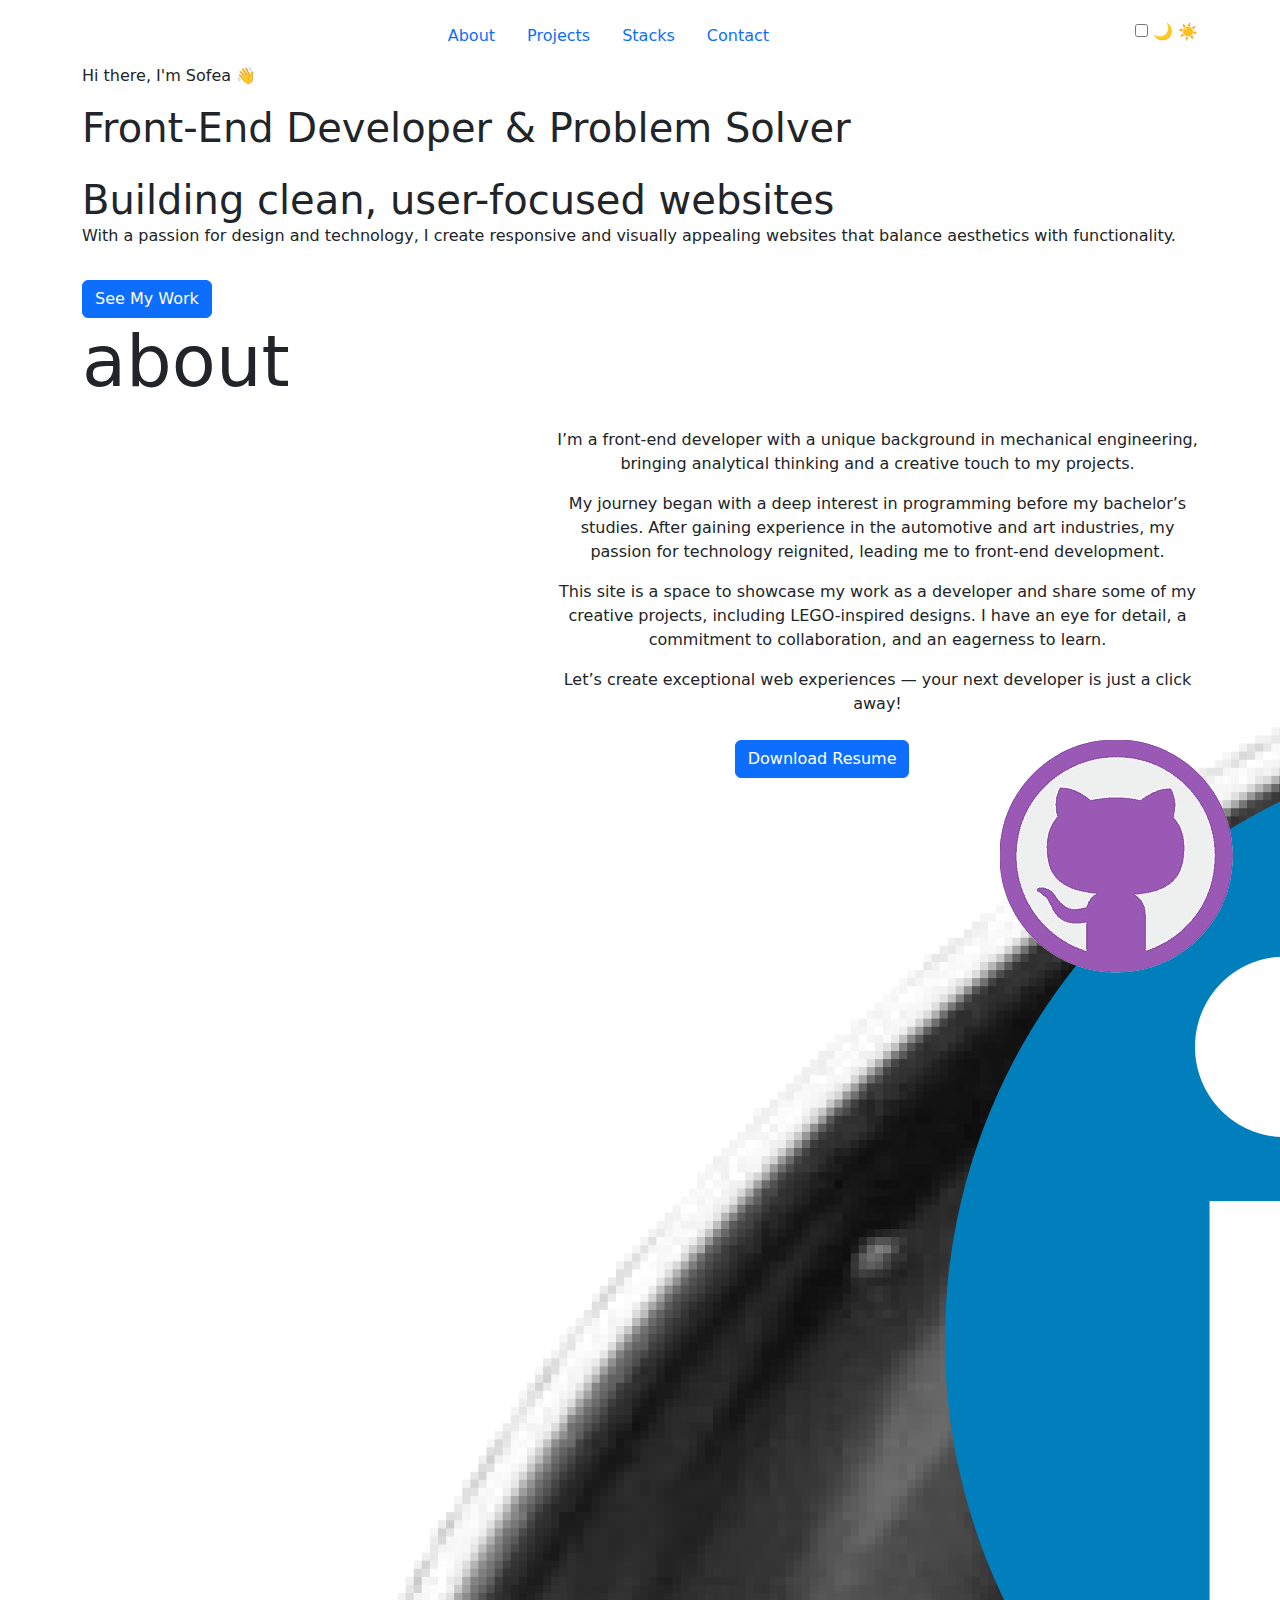
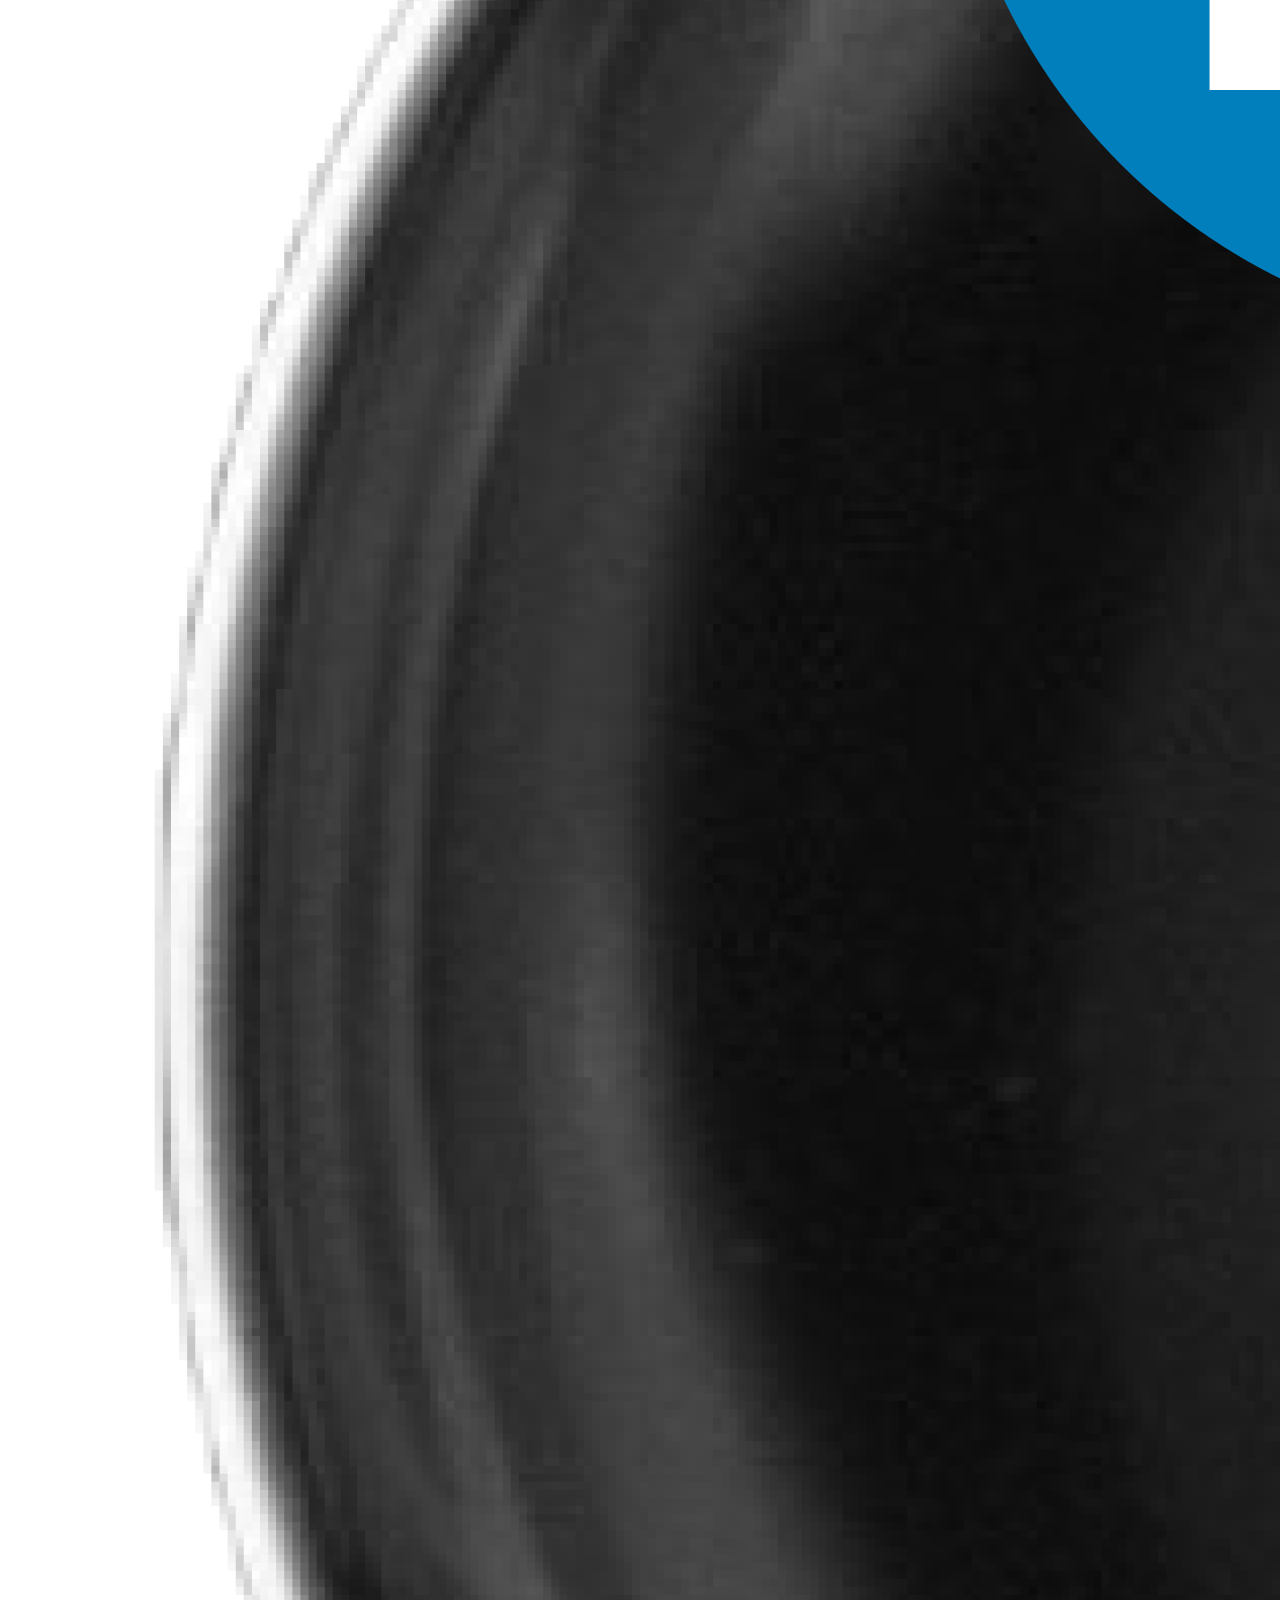
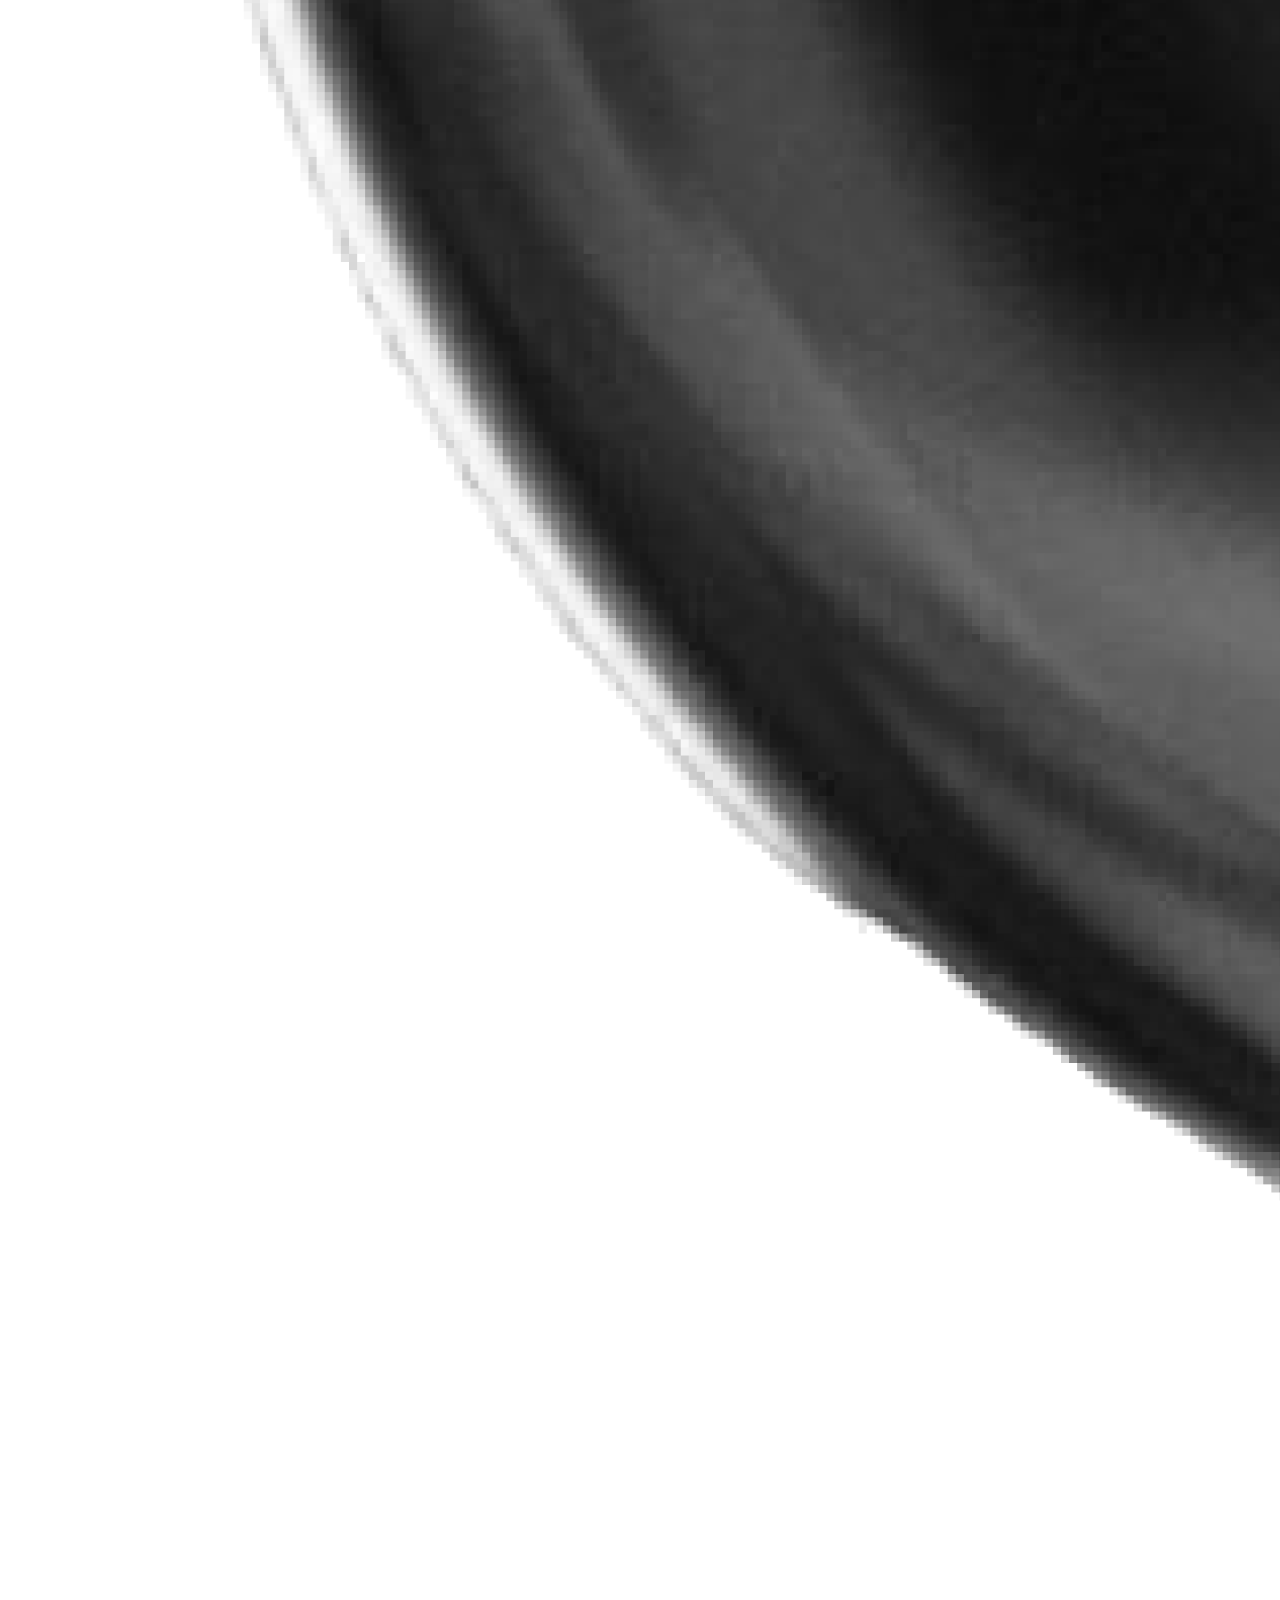
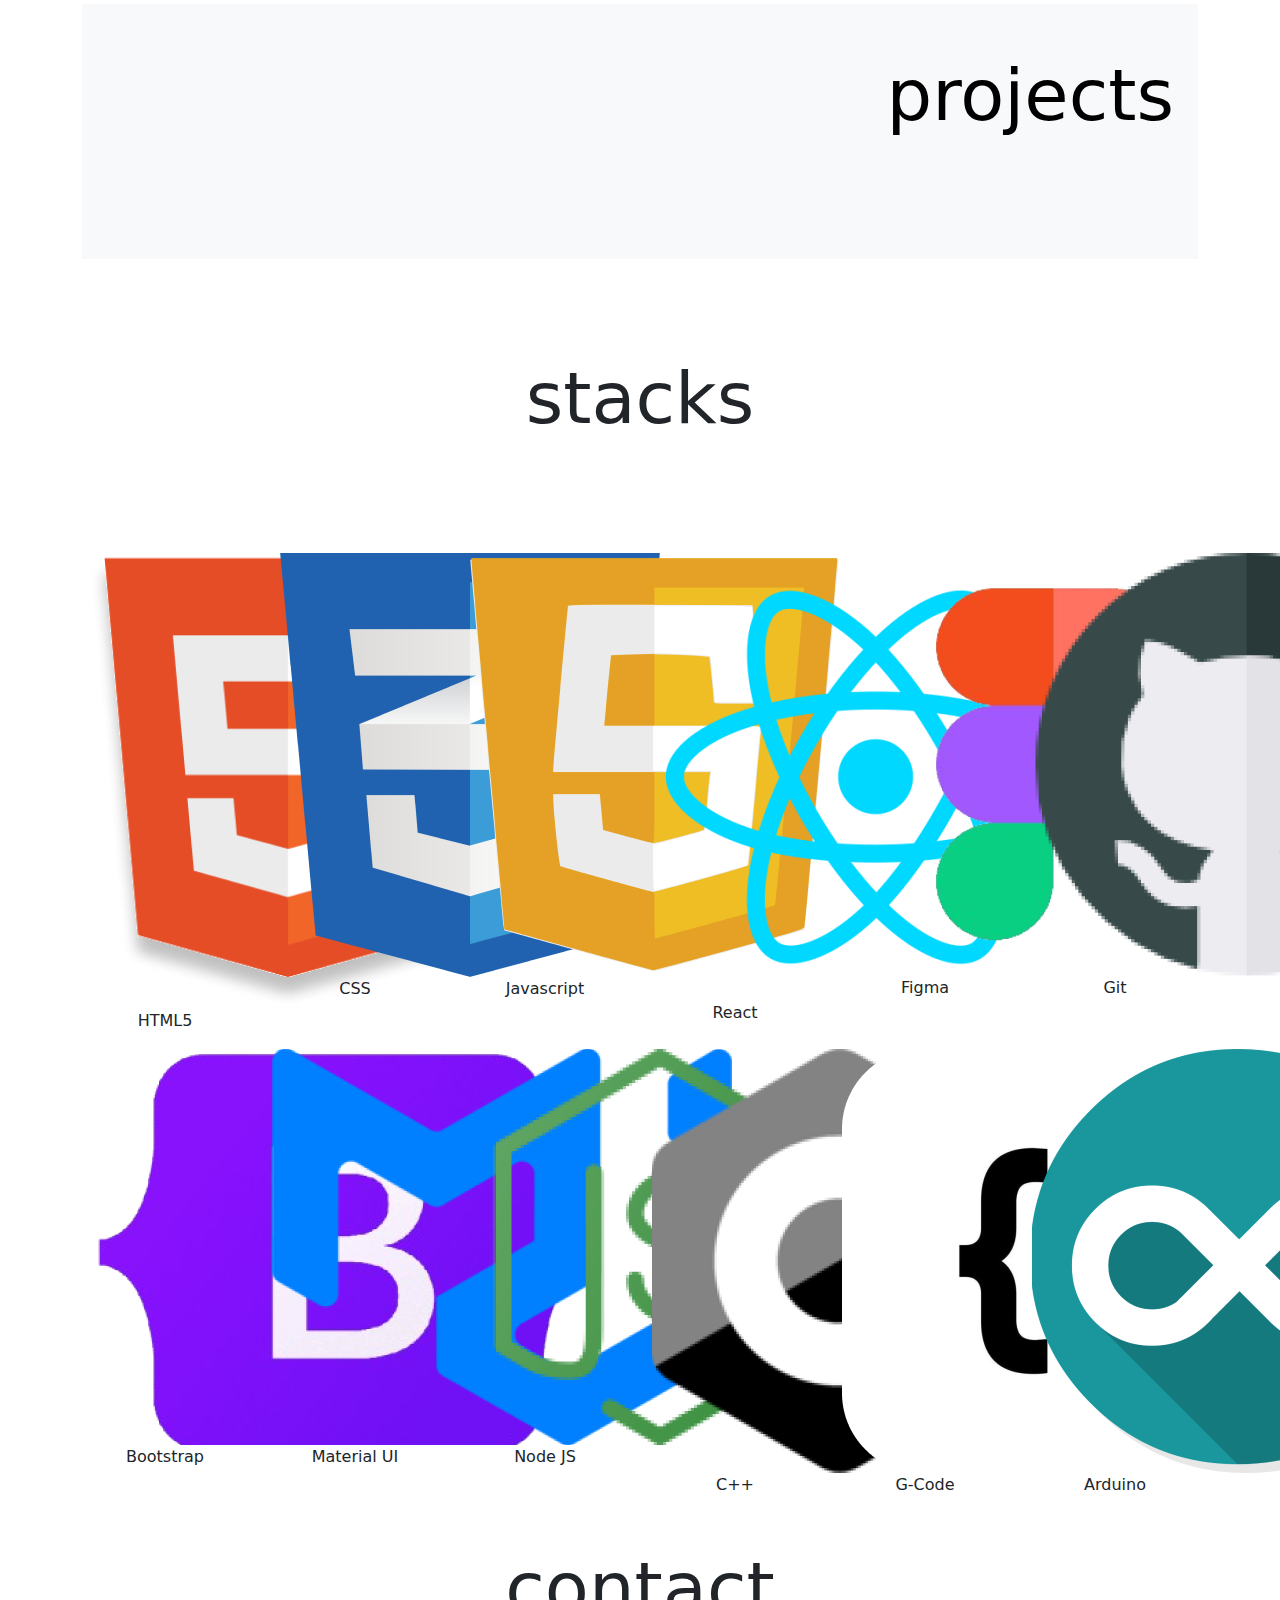
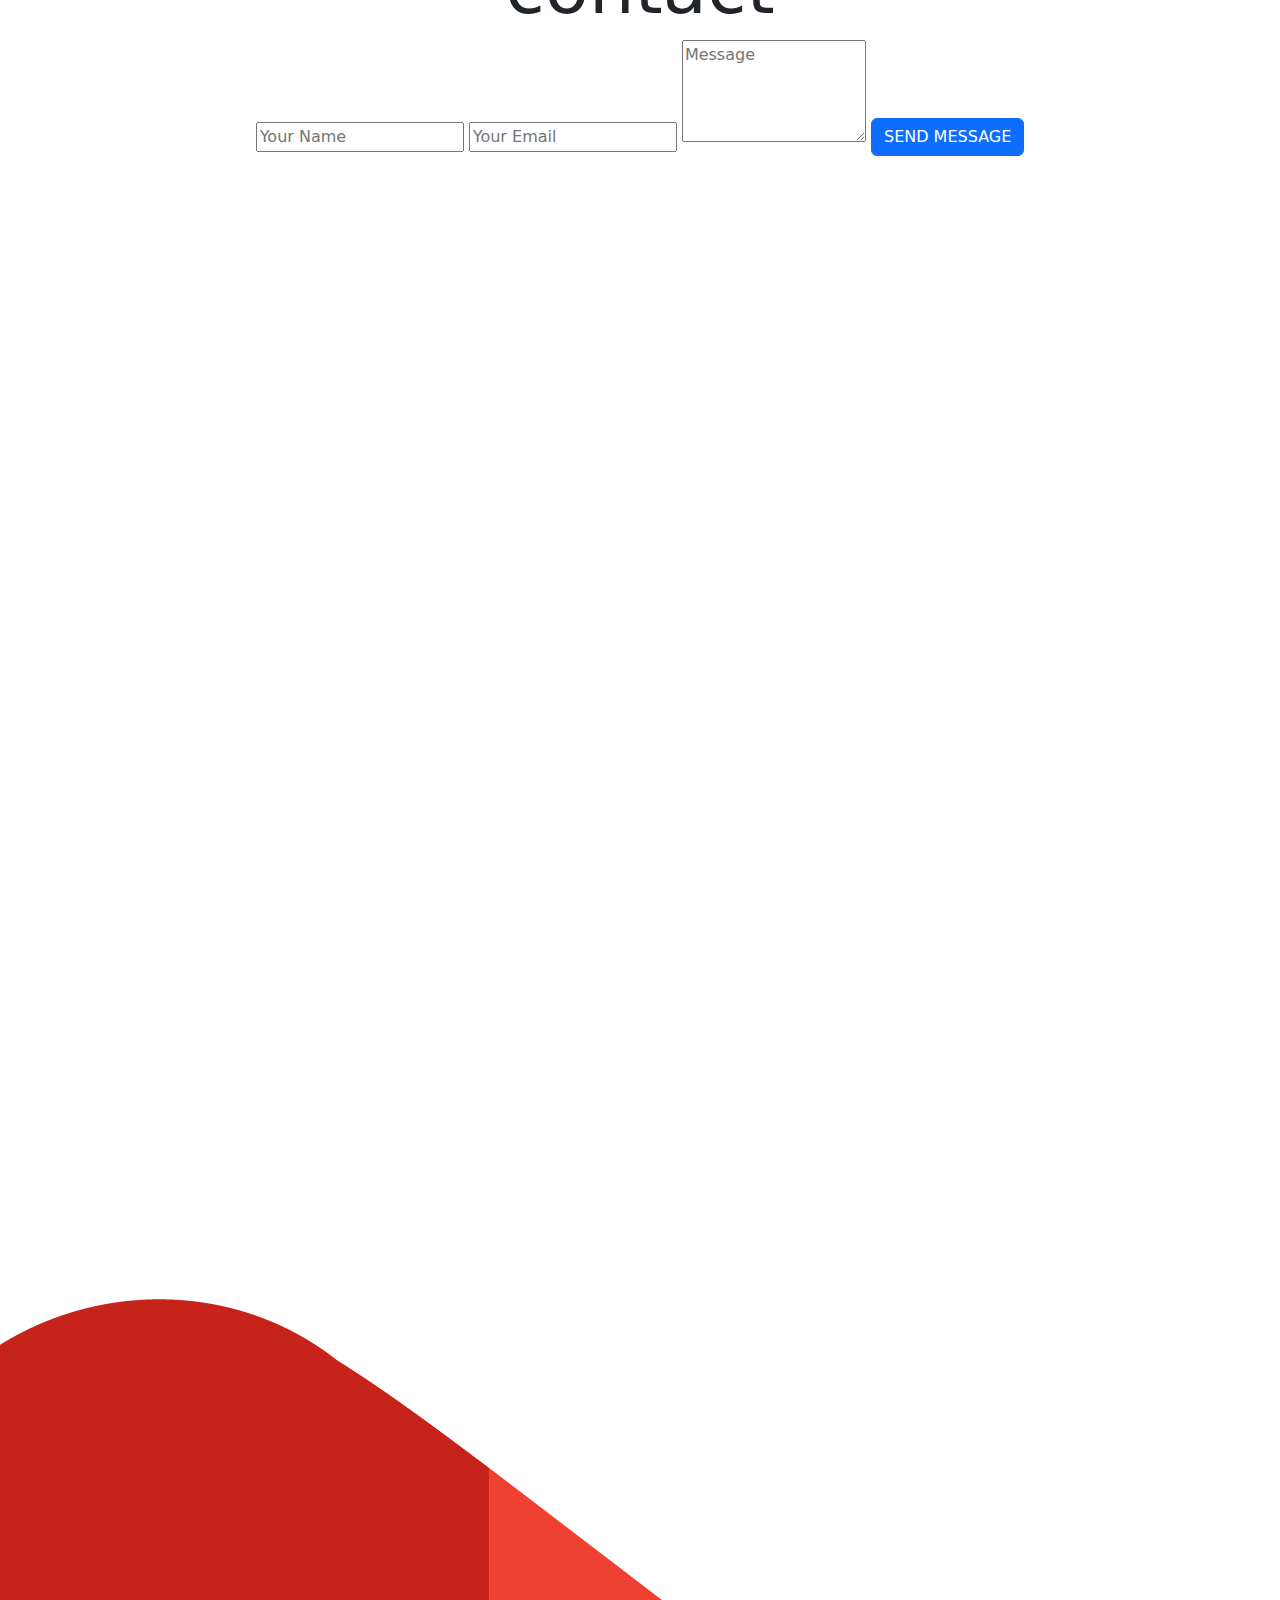
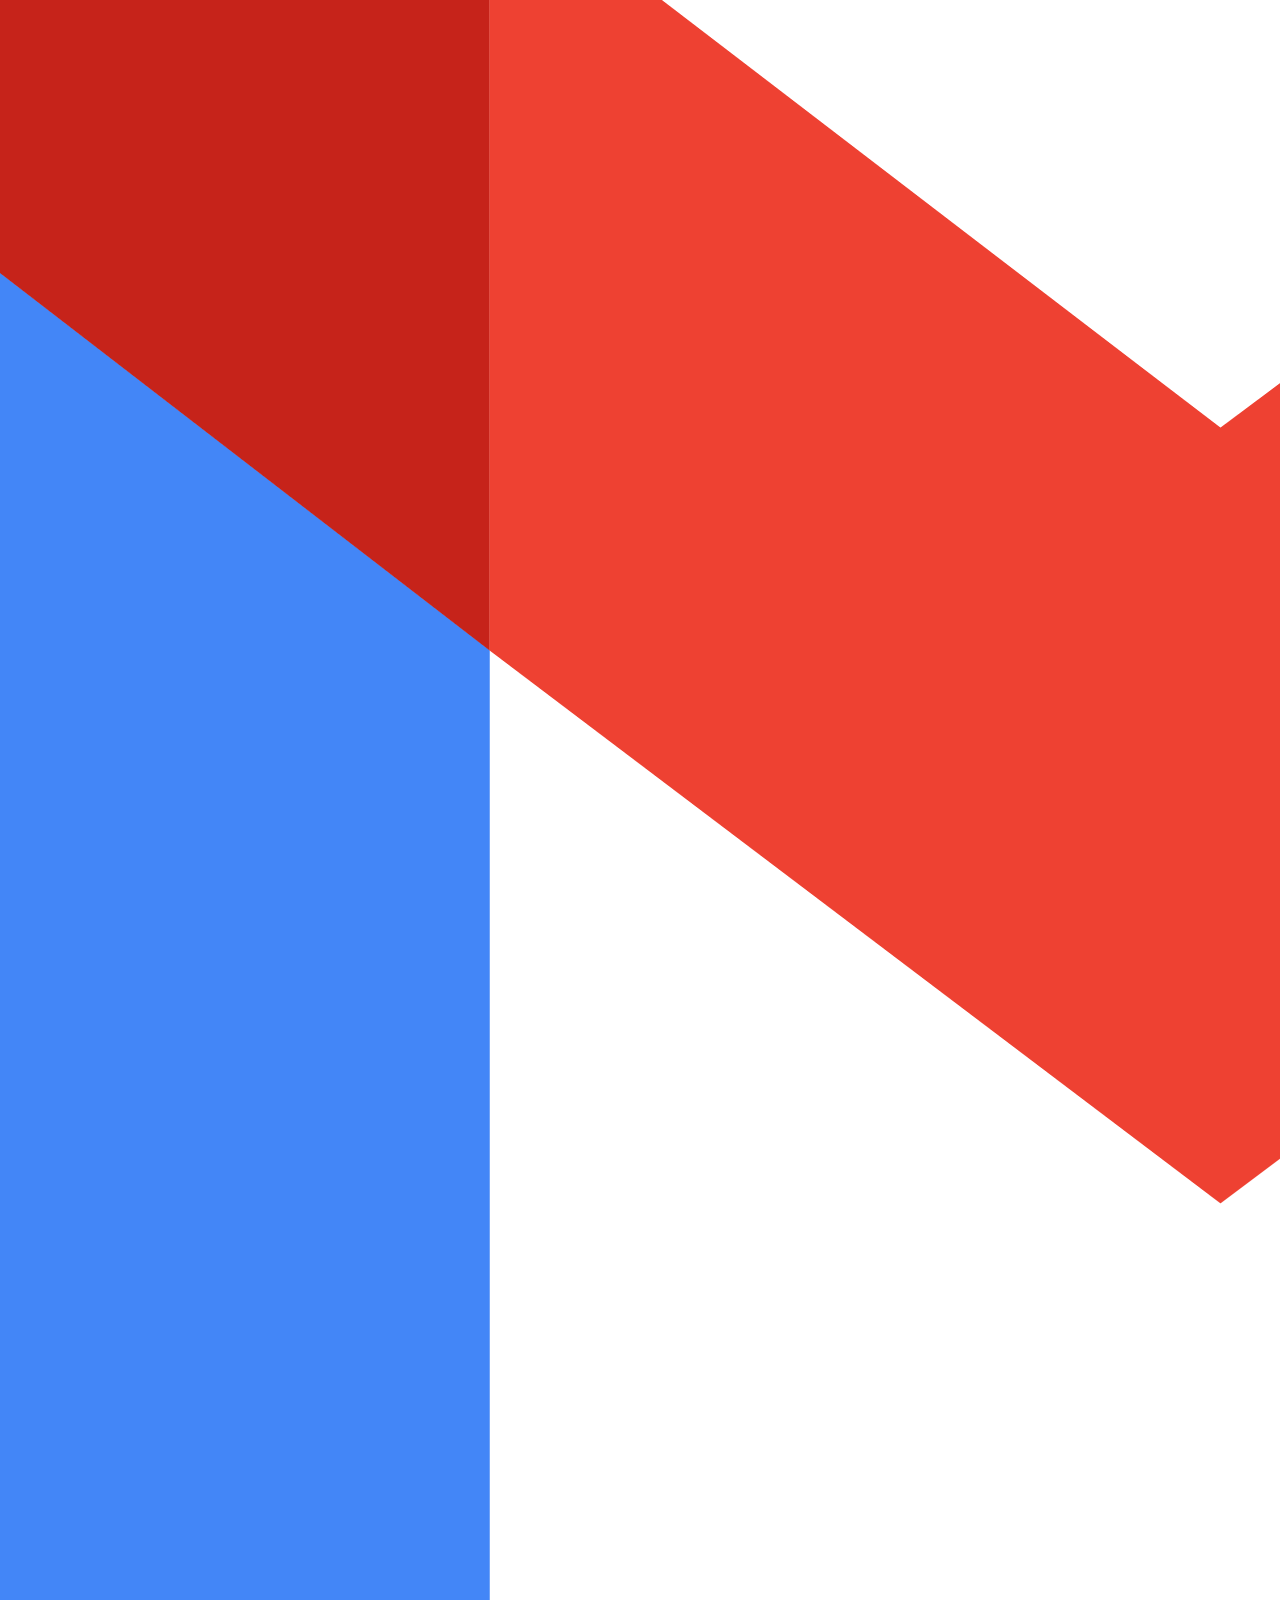
==== commit d705de60: "delete syntax highlighter and codepen. add gitignore. add ATS-friendly resume. delete original files" ====
--- a/index.html
+++ b/index.html
@@ -9,24 +9,35 @@
     <!-- Font -->
     <link href="https://fonts.googleapis.com/css2?family=Montserrat:wght@300;400;500;700&display=swap" rel="stylesheet">
     <!-- Css -->
-    <link rel="stylesheet" href="style.css">
+    <link rel="stylesheet" href="style_new.css">
     <!-- Owl Carousel -->
     <link rel="stylesheet" href="https://cdnjs.cloudflare.com/ajax/libs/OwlCarousel2/2.3.4/assets/owl.carousel.min.css" integrity="sha512-tS3S5qG0BlhnQROyJXvNjeEM4UpMXHrQfTGmbQ1gKmelCxlSEBUaxhRBj/EFTzpbP4RVSrpEikbmdJobCvhE3g==" crossorigin="anonymous" referrerpolicy="no-referrer" />
     <link rel="stylesheet" href="https://cdnjs.cloudflare.com/ajax/libs/OwlCarousel2/2.3.4/assets/owl.theme.default.min.css" integrity="sha512-sMXtMNL1zRzolHYKEujM2AqCLUR9F2C4/05cdbxjjLSRvMQIciEPCQZo++nk7go3BtSuK9kfa/s+a4f4i5pLkw==" crossorigin="anonymous" referrerpolicy="no-referrer" />    <link href="https://fonts.cdnfonts.com/css/euclid-circular-b" rel="stylesheet">
     <!-- JQuery-->
     <script src="https://cdnjs.cloudflare.com/ajax/libs/jquery/3.7.1/jquery.min.js" integrity="sha512-v2CJ7UaYy4JwqLDIrZUI/4hqeoQieOmAZNXBeQyjo21dadnwR+8ZaIJVT8EE2iyI61OV8e6M8PP2/4hpQINQ/g==" crossorigin="anonymous" referrerpolicy="no-referrer"></script>
+    
+    <!-- Include Prism.js -->
+    <!-- <link href="https://cdnjs.cloudflare.com/ajax/libs/prism/1.29.0/themes/prism-tomorrow.min.css" rel="stylesheet" />
+    <script src="https://cdnjs.cloudflare.com/ajax/libs/prism/1.29.0/prism.min.js"></script> -->
+
 </head>
 <body>
     <!-- Header Section -->
     <nav class="navbar">
         <div class="container col-lg-12 col-md-12 col-sm-12">
             <div class="time" id="time"></div>
-            <ul class="nav">
-                <li class="nav-item"><a href="#about" class="nav-link">About</a></li>
-                <li class="nav-item"><a href="#projects" class="nav-link">Projects</a></li>
-                <li class="nav-item"><a href="#skills" class="nav-link">Skills</a></li>
-                <li class="nav-item"><a href="#contact" class="nav-link">Contact</a></li>
+            <ul class="nav mt-2">
+                <li><a href="#about" class="display-10 nav-link">About</a></li>
+                <li><a href="#projects" class="display-10 nav-link">Projects</a></li>
+                <li><a href="#skills" class="display-10 nav-link">Stacks</a></li>
+                <li><a href="#contact" class="display-10 nav-link">Contact</a></li>
             </ul>
+            <!-- <div class="row d-flex flex-column flex-wrap nav mt-2">
+                <div class=""><a href="#about" class="display-10 nav-link">About</a></div>
+                <div class=""><a href="#projects" class="display-10 nav-link">Projects</a></div>
+                <div class=""><a href="#skills" class="display-10 nav-link">Stacks</a></div>
+                <div class=""><a href="#contact" class="display-10 nav-link">Contact</a></div>
+            </div> -->
             <!-- toggle switch -->
             <div class="toggle-container">
                 <input type="checkbox" id="theme-toggle" class="toggle-checkbox">
@@ -41,386 +52,268 @@
 
     <!-- Hero Section -->
     <section class="home-section container">
-        <p class="description">Hi there, I'm Sofea 👋</p>
-        <h1 class="main-title col-lg-12 col-md-12 col-sm-12">A creative developer</h1>
-        <h1 class="sub-main-title">available to work globally</h1>
-        <p class="description home-text">With a focus on modern web technologies and pixel-perfect implementation, I am committed to creating intuitive and high quality websites that drive conversions.</p>
-    </section>
-
-    <!-- About Section uncomment when youre done (OKAY)-->
-    <!-- <section class="about-section container" id="about">
-        <h2 class="title about col-lg-6 col-md-5.5 col-sm-4">about</h2>
-        <div class="description-container">
-            <p class="description col-lg-12 col-md-12 col-sm-12">A front-end developer with a passion for coding and creating seamless user experience.
-                <br/><br/>
-                Mini background about me, I graduated with a Bachelor's Degree in Mechanical Engineering and had my fair interest in programming before my bachelor study. Although I pursued a different path, working in automotive and art industries, my passion for tech reignited and it led to dive into front-end development.
-                <br/><br/>
-                This site serves as a platform for me to gather my work as a front-end developer and to showcase my previous work as a creative "bricks" designer. I have an eye for details and keeping things understandable by other colleagues/developers. I do struggle with asking for help at times, but i'm working on it. With my perseverance, professionalism, and eagerness to learn, I am confident I can contribute to meaningful projects.<br/><br/> Let's collaborate and bring creative ideas to life!
-                <br/></p>
-                <div class="description-cta">
-                    <a href="file/RESUME_ANEISSOFEA.pdf" class="btn btn-danger" download="RESUME_ANEISSOFEA.pdf" target="_blank">Download Resume</a>
-                    <a href="https://www.linkedin.com/in/aneis-sofea/" target="_blank">
-                        <div class="description-logo-container">
-                            <img class="description-logo" src="image\linkedin-colored.png"/>
-                        </div>
-                    </a>
-                    <a href="https://github.com/aneissofea" target="_blank">
-                        <div class="description-logo-container">
-                            <img class="description-logo" src="image\github-coloredd.png"/>
-                        </div>
-                    </a>
-                </div>
-            </div>
-        <img class="sphere-png" src="image/sphere.png"/>
-    </section> -->
-
-    <!-- Projects Carousel Section -->
-    <!-- <section class="projects-section container" id="projects">
-        <h2 class="title projects">projects</h2>
-        <div class="project-cards row center" >
-            <div class="col-lg-3 col-md-6 mb-4">
-                <div class="project-card">
-                    <div class="intro">
-                        <h4>WEB DESIGN</h4>
-                        <h5>A showcase of web design projects and prototypes.</h5>
-                        <ul>
-                            <li>Explore design samples, wireframes, and UI/UX concepts I've created.</li>
-                            <li>View full project details and interactive elements on Figma.</li>
-                        </ul>
-                        <a href="https://www.figma.com/design/OzPTu4X2DkbAejknxCOmnf/Aneis-Sofea's-Design-Samples?node-id=2012-1333&t=tA9p8lLyrSlxndIV-1" class="btn btn-danger" target="_blank">View designs in Figma</a>
+        <p class="display-8">Hi there, I'm Sofea 👋</p>
+        <h1 class="main-title col-lg-12 col-md-12 col-sm-12">Front-End Developer & Problem Solver</h1>
+        <h2 class="display-6 mt-4 mb-0">Building clean, user-focused websites</h1>
+        <p class="description home-text display-10">With a passion for design and technology, I create responsive and visually appealing websites that balance aesthetics with functionality.</p>
+        <a href="#projects" class="btn btn-primary mt-3">See My Work</a>
+    </section>
+
+    <!-- About Section -->
+    <section class="about-section container pb-5" id="about">
+        <h2 class="display-2 mb-4">about</h2>
+        <div class="row">
+            <div class="col-lg-5 col-12 text-center sphere-img">
+                <img class="sphere-jpg" src="image/sphere.png"/>
+            </div>
+            <div class="col-lg-7 col-12 text-center">
+                <p class="display-10">I’m a front-end developer with a unique background in mechanical engineering, bringing analytical thinking and a creative touch to my projects.</p>
+                <p class="display-10 mb-3">My journey began with a deep interest in programming before my bachelor’s studies. After gaining experience in the automotive and art industries, my passion for technology reignited, leading me to front-end development.</p>
+                <p class="display-10 mb-3">This site is a space to showcase my work as a developer and share some of my creative projects, including LEGO-inspired designs. I have an eye for detail, a commitment to collaboration, and an eagerness to learn.</p>
+                <p class="display-10 mb-3">Let’s create exceptional web experiences — your next developer is just a click away!</p>
+                <div class="row justify-content-center mt-4">
+                    <div class="col-4">
+                        <a href="file/RESUME_ANEISSOFEA.pdf" class="btn btn-primary" download="RESUME_ANEISSOFEA.pdf" target="_blank">Download Resume</a>
+                    </div>
+                    <div class="col-1">
+                        <a href="https://www.linkedin.com/in/aneis-sofea/" target="_blank" class="description-logo-container">
+                            <img class="description-logo" src="image\contact\linkedin-colored.png"/>
+                        </a>
+                    </div>
+                    <div class="col-1">
+                        <a href="https://github.com/aneissofea" target="_blank" class="description-logo-container">
+                            <img class="description-logo" src="image\contact\github-coloredd.png"/>
+                        </a>
                     </div>
                 </div>
             </div>
-            <div class="col-lg-3 col-md-6 mb-4">
-                <div class="project-card">
-                    <div class="intro">
-                        <h4>FOOD ORDER WEBAPP</h4>
-                        <h5>A food ordering web app with two sections: User and Admin.</h5>
-                        <ul>
-                            <li>User: Add items to the cart, adjust quantities, and see updated menu items.</li>
-                            <li>Admin: Add or remove menu items.</li>
-                        </ul>
-                        <p class="note">Note: Work in progress.</p>
-                        <a href="https://food-order-webapp.vercel.app/" class="btn btn-danger" target="_blank">Demo</a>
+        </div>
+    </section>
+
+    <!-- Projects Section -->
+    <section class="projects-section rounded-30 container mt-5 pb-5 " id="projects">
+        <div class="bg-light rounded-30 py-5">
+            <h2 class="display-2 pb-5 pe-4 text-end text-black">projects</h2>
+            <div class="project-cards center">
+        
+                <!-- Owl Carousel -->
+                <div class="row justify-content-center align-items-center">
+                    <div class="col-lg-10 mt-3">
+                        <div class="owl-3-slider owl-carousel owl-theme">                                      
+                            <div class="item mb-4 portfolio">
+                                <div class="project-card">
+                                    <img src="image/projects/portfolio.jpg" class="img-sq-car" alt="" />
+                                    <div class="overlay-text text-white text-center px-2 pt-3 pb-2 d-flex flex-column justify-content-between">
+                                        <div>
+                                            <h4>PORTFOLIO SITE</h4>
+                                            <h5>A live site showcasing my projects and skills</h5>
+                                            <ul class="text-start">
+                                                <li>Designed and developed independently</li>
+                                                <li>Explore the source code on <a class="inline-link" href="https://github.com/aneissofea/Portfolio-2024" target="_blank"><b>GitHub</b></a></li>
+                                            </ul>
+                                        </div>
+                                        <button type="button" class="btn btn-primary" data-modal-id="modalportfolio" id="openModalButton1">
+                                            View Details
+                                        </button>
+                                    </div>
+                                </div>
+                            </div>
+                            <div class="item mb-4 food-app">
+                                <div class="project-card">
+                                    <img src="image/projects/food-app.jpg" class="img-sq-car" alt="" />
+                                    <div class="overlay-text text-white text-center px-2 pt-3 pb-2 d-flex flex-column justify-content-between">
+                                        <div>
+                                            <h4>FOOD WEBAPP</h4>
+                                            <h5>Pizza ordering app for Users and Admins.</h5>
+                                            <ul class="text-start">
+                                                <li><b>User:</b> Update items in the cart. </li>
+                                                <li><b>Admin:</b> Update menu items.</li>
+                                                <li>Explore the source code on <a class="inline-link" href="https://github.com/aneissofea/food-order-app" target="_blank"><b>Github</b></a></li>
+                                            </ul>
+                                        </div>
+                                        <a href="https://food-order-webapp.vercel.app/" class="btn btn-primary" target="_blank">Live Demo</a>
+                                    </div>
+                                </div>
+                            </div>
+                            <div class="item mb-4 web-design">
+                                <div class="project-card">
+                                    <img src="image/projects/web-design.jpg" class="img-sq-car" alt="" />
+                                    <div class="overlay-text text-white text-center px-2 pt-3 pb-2 d-flex flex-column justify-content-between">
+                                        <div>
+                                            <h4>WEB DESIGN</h4>
+                                            <h5>Mini showcase of web design projects.</h5>
+                                            <ul class="text-start">
+                                                <li>Explore design samples and UI/UX concepts I've created.</li>
+                                            </ul>
+                                        </div>
+                                        <a href="https://dribbble.com/aneissofea" class="btn btn-primary" target="_blank">Dribbble Account</a>
+                                    </div>
+                                </div>
+                            </div>
+                            <div class="item mb-4 news-app">
+                                <div class="project-card">
+                                    <img src="image/projects/news-app.jpg" class="img-sq-car" alt="" />
+                                    <div class="overlay-text text-white text-center px-2 pt-3 pb-2 d-flex flex-column justify-content-between">
+                                        <div>
+                                            <h4>NEWS WEBAPP</h4>
+                                            <h5 class="px-0">Search and save favorite articles.</h5>
+                                            <ul class="text-start">
+                                                <li>Log in to search and browse news via API.</li>
+                                                <li>Save favorites in the sidebar.</li>
+                                                <li><b>Username:</b> sofea <b>password:</b> chrome123</li>
+                                                <!-- <li>Head to <a class="inline-link" href="https://github.com/aneissofea/news-webapp" target="_blank"><b>news app github repository</b></a></li> -->
+                                            </ul>
+                                        </div>
+                                        <a href="https://news-webapp-snowy.vercel.app/" class="btn btn-primary" target="_blank">Live Demo</a>
+                                    </div>
+                                </div>
+                            </div>
+                            <div class="item mb-4 creative-works">
+                                <div class="project-card">
+                                    <img src="image/projects/creative-works.jpg" class="img-sq-car" alt="" />
+                                    <div class="overlay-text text-white text-center px-2 pt-3 pb-2 d-flex flex-column justify-content-between">
+                                        <div>
+                                            <h4>Bricks Works</h4>
+                                            <h5>Highlights of my past creative projects.</h5>
+                                            <ul class="text-start">
+                                                <li>Explore unique LEGO-inspired creations.</li>
+                                                <li>Exclusive content featured here.</li>
+                                            </ul>
+                                        </div>
+                                        <button type="button" class="btn btn-primary" data-modal-id="modal2" id="openModalButton2">
+                                            See the Creations
+                                        </button>
+                                    </div>
+                                </div>
+                            </div>  
+                            <div class="item mb-4 contact-app">
+                                <div class="project-card">
+                                    <img src="image/projects/contact-app.jpg" class="img-sq-car" alt="" />
+                                    <div class="overlay-text text-white text-center pt-3 pb-2 d-flex flex-column justify-content-between">
+                                        <div>
+                                            <h4>CONTACT MANAGER APP</h4>
+                                            <h5>Manage contacts with a clean, simple UI and API integration.</h5>
+                                            <ul class="text-start">
+                                                <li>CRUD functionality: add, edit, view, and delete contacts.</li>
+                                                <!-- <li>Explore the source code on <a class="inline-link" href="https://github.com/aneissofea/contact-manager-app" target="_blank"><b>Github</b></a></li> -->
+                                            </ul>
+                                        </div>
+                                        <a href="https://github.com/aneissofea/contact-manager-app" class="btn btn-primary mx-2" target="_blank">Video Demo</a>
+                                    </div>
+                                </div>
+                            </div>
+                        </div>
                     </div>
                 </div>
-            </div>
-            <div class="col-lg-3 col-md-6 mb-4">
-                <div class="project-card">
-                    <div class="intro">
-                        <h4>NEWS WEBAPP</h4>
-                        <h5>A news app where users can search and favorite articles.</h5>
-                        <ul>
-                            <li>Users log in, search for news, and browse articles fetched via an API.</li>
-                            <li>Favorites are saved and displayed in the sidebar.</li>
-                        </ul>
-                        <p class="note">Note: Work in progress.<br/>Demo Username: sofea<br/>Demo Password: chrome123</p>
-                        <a href="https://news-webapp-snowy.vercel.app/" class="btn btn-danger" target="_blank">Demo</a>
-                    </div>
-                </div>
-            </div>
-            <div class="col-lg-3 col-md-6 mb-4">
-                <div class="project-card">
-                    <div class="intro">
-                        <h4>CONTACT MANAGER APP</h4>
-                        <h5>A contact management app built with API integration.</h5>
-                        <ul>
-                            <li>Involves prototyping, routing, API connections, and feature development.</li>
-                            <li>Includes incremental updates and refactoring.</li>
-                        </ul>
-                        <p class="note">Note: Still in progress.</p>
-                        <a href="https://contact-manager-webapp.vercel.app/" class="btn btn-danger" target="_blank">Demo</a>
-                    </div>
-                </div>
+
             </div>
         </div>
-    </section> -->
-
-    <!-- Projects Owl Carousel Section -->
-    <section class="projects-section container" id="projects">
-        <h2 class="title projects">projects</h2>
-        <div class="project-cards row center" >
-    
-            <!-- Owl Carousel -->
-            <div class="row justify-content-center align-items-center">
-                <div class="col-lg-12 mt-3">
-                    <div class="owl-3-slider owl-carousel owl-theme">      
-                            
-                        <!-- <div class="item col-lg-3 col-md-6 mb-4 mb-4">
-                            <div class="card card-sq-car rounded-10 border-0">
-                                <div class="card-body p-0">
-                                    <img src="image/web-design.jpg" class="img-sq-car" alt="" />
-                                    <div class="overlay-text text-white">
-                                        <h4 class="text-center">WEB DESIGN</h4>
-                                        <h5>A showcase of web design projects and prototypes.</h5>
-                                        <ul>
-                                            <li>Explore design samples, wireframes, and UI/UX concepts I've created.</li>
-                                            <li>View full project details and interactive elements on Figma.</li>
-                                        </ul>
-                                        <a href="https://www.figma.com/design/OzPTu4X2DkbAejknxCOmnf/Aneis-Sofea's-Design-Samples?node-id=2012-1333&t=tA9p8lLyrSlxndIV-1" class="btn btn-danger" target="_blank">View designs in Figma</a>
-                                    </div>
-                                </div>
-                            </div>
-                        </div> -->
-
-                        <div class="item col-lg-3 col-md-6 mb-4">
-                            <div class="project-card">
-                                <div class="intro">
-                                    <h4>WEB DESIGN</h4>
-                                    <h5>A showcase of web design projects and prototypes.</h5>
-                                    <ul>
-                                        <li>Explore design samples, wireframes, and UI/UX concepts I've created.</li>
-                                        <li>View full project details and interactive elements on Figma.</li>
-                                    </ul>
-                                    <a href="https://www.figma.com/design/OzPTu4X2DkbAejknxCOmnf/Aneis-Sofea's-Design-Samples?node-id=2012-1333&t=tA9p8lLyrSlxndIV-1" class="btn btn-danger" target="_blank">View designs in Figma</a>
-                                </div>
-                            </div>
-                        </div>
-                        <div class="item col-lg-3 col-md-6 mb-4">
-                            <div class="project-card">
-                                <div class="intro">
-                                    <h4>FOOD ORDER WEBAPP</h4>
-                                    <h5>A food ordering web app with two sections: User and Admin.</h5>
-                                    <ul>
-                                        <li>User: Add items to the cart, adjust quantities, and see updated menu items.</li>
-                                        <li>Admin: Add or remove menu items.</li>
-                                    </ul>
-                                    <p class="note">Note: Work in progress.</p>
-                                    <a href="https://food-order-webapp.vercel.app/" class="btn btn-danger" target="_blank">Demo</a>
-                                </div>
-                            </div>
-                        </div>
-                        <div class="item col-lg-3 col-md-6 mb-4">
-                            <div class="project-card">
-                                <div class="intro">
-                                    <h4>CREATIVE DESIGN</h4>
-                                    <h5>Past creative projects that I did</h5>
-                                    <ul>
-                                        <li>Explore design samples, wireframes, and UI/UX concepts I've created.</li>
-                                        <li>View full project details and interactive elements on Figma.</li>
-                                    </ul>
-                                    <a href="https://www.figma.com/design/OzPTu4X2DkbAejknxCOmnf/Aneis-Sofea's-Design-Samples?node-id=2012-1333&t=tA9p8lLyrSlxndIV-1" class="btn btn-danger" target="_blank">View designs in Figma</a>
-                                </div>
-                            </div>
-                        </div>
-                        <div class="item col-lg-3 col-md-6 mb-4">
-                            <div class="project-card">
-                                <div class="intro">
-                                    <h4>NEWS WEBAPP</h4>
-                                    <h5>A news app where users can search and favorite articles.</h5>
-                                    <ul>
-                                        <li>Users log in, search for news, and browse articles fetched via an API.</li>
-                                        <li>Favorites are saved and displayed in the sidebar.</li>
-                                    </ul>
-                                    <p class="note">Note: Work in progress.<br/>Demo Username: sofea<br/>Demo Password: chrome123</p>
-                                    <a href="https://news-webapp-snowy.vercel.app/" class="btn btn-danger" target="_blank">Demo</a>
-                                </div>
-                            </div>
-                        </div>
-                        <div class="item col-lg-3 col-md-6 mb-4">
-                            <div class="project-card">
-                                <div class="intro">
-                                    <h4>CONTACT MANAGER APP</h4>
-                                    <h5>A contact management app built with API integration.</h5>
-                                    <ul>
-                                        <li>Involves prototyping, routing, API connections, and feature development.</li>
-                                        <li>Includes incremental updates and refactoring.</li>
-                                    </ul>
-                                    <p class="note">Note: Still in progress.</p>
-                                    <a href="https://contact-manager-webapp.vercel.app/" class="btn btn-danger" target="_blank">Demo</a>
-                                </div>
-                            </div>
-                        </div>
-
-
-                        <!-- <div class="item mb-4">
-                            <div class="card card-sq-car rounded-10 border-0">
-                                <div class="card-body p-0">
-                                    <img src="~/images/dark-grey.png" class="img-sq-car" alt="" />
-                                    <div class="intro overlay-text">
-                                        <h4 class="text-center">WEB DESIGN</h4>
-                                        <div class="text-left">
-                                            <h5>A showcase of web design projects and prototypes.</h5>
-                                            <ul>
-                                                <li>Explore design samples, wireframes, and UI/UX concepts I've created.</li>
-                                                <li>View full project details and interactive elements on Figma.</li>
-                                            </ul>
-                                        </div>
-                                        <a href="https://www.figma.com/design/OzPTu4X2DkbAejknxCOmnf/Aneis-Sofea's-Design-Samples?node-id=2012-1333&t=tA9p8lLyrSlxndIV-1" class="btn btn-danger" target="_blank">View designs in Figma</a>
-                                    </div>
-                                </div>
-                            </div>
-                        </div>
-                        <div class="item mb-4">
-                            <div class="card card-sq-car rounded-10 border-0">
-                                <div class="card-body p-0">
-                                    <img src="~/images/dark-grey.png" class="img-sq-car" alt="" />
-                                    <h5 class="text-center overlay-text mt-1">Proton</h5>
-                                </div>
-                            </div>
-                        </div>
-                        <div class="item mb-4">
-                            <div class="card card-sq-car rounded-10 border-0">
-                                <div class="card-body p-0">
-                                    <img src="~/images/dark-grey.png" class="img-sq-car" alt="" />
-                                    <h5 class="text-center overlay-text mt-1">Toyota</h5>
-                                </div>
-                            </div>
-                        </div>
-                        <div class="item mb-4">
-                            <div class="card card-sq-car rounded-10 border-0">
-                                <div class="card-body p-0">
-                                    <img src="~/images/dark-grey.png" class="img-sq-car" alt="" />
-                                    <h5 class="text-center overlay-text mt-1">BMW</h5>
-                                </div>
-                            </div>
-                        </div>
-                        <div class="item mb-4">
-                            <div class="card card-sq-car rounded-10 border-0">
-                                <div class="card-body p-0">
-                                    <img src="~/images/dark-grey.png" class="img-sq-car" alt="" />
-                                    <h5 class="text-center overlay-text mt-1">Tesla</h5>
-                                </div>
-                            </div>
-                        </div>
-                        <div class="item mb-4 rounded-10">
-                            <div class="card card-sq-car rounded-10 border-0">
-                                <div class="card-body p-0">
-                                    <img src="~/images/dark-grey.png" class="img-sq-car" alt="" />
-                                    <h5 class="text-center overlay-text mt-1">Honda</h5>
-                                </div>
-                            </div>
-                        </div>
-                        <div class="item mb-4 rounded-10">
-                            <div class="card card-sq-car rounded-10 border-0">
-                                <div class="card-body p-0">
-                                    <img src="~/images/dark-grey.png" class="img-sq-car" alt="" />
-                                    <h5 class="text-center overlay-text mt-1">Mercedes</h5>
-                                </div>
-                            </div>
-                        </div>
-                        <div class="item mb-4 rounded-10">
-                            <div class="card card-sq-car rounded-10 border-0">
-                                <div class="card-body p-0">
-                                    <img src="~/images/dark-grey.png" class="img-sq-car" alt="" />
-                                    <h5 class="text-center overlay-text mt-1">Audi</h5>
-                                </div>
-                            </div>
-                        </div> -->
-    
-                    </div>
-                </div>
-    
+    </section>
+
+    <!-- Skills Section -->
+    <section class="skills-section container text-center py-5" id="skills">
+        <h2 class="display-2 pb-5 mb-3">stacks</h2>
+        <div class="row pt-5">
+            <div class="col col-md-2 col-3">
+                <img src="image\stacks\html-logo.png" alt="HTML5">
+                <p class="skill-icons-text display-8">HTML5</p>
+            </div>
+            <div class="col col-md-2 col-3">
+                <img src="image\stacks\css-logo.png" alt="CSS3">
+                <p class="skill-icons-text display-8">CSS</p>
+            </div>
+            <div class="col col-md-2 col-3">
+                <img src="image\stacks\js-logo.png" alt="JavaScript">
+                <p class="skill-icons-text display-8">Javascript</p>
+            </div>
+            <div class="col col-md-2 col-3">
+                <img src="image\stacks\react-logo.png" alt="React">
+                <p class="skill-icons-text display-8">React</p>
+            </div>
+            <div class="col col-md-2 col-3">
+                <img src="image\stacks\figma-logo.png" alt="React">
+                <p class="skill-icons-text display-8">Figma</p>
+            </div>
+            <div class="col col-md-2 col-3">
+                <img src="image\stacks\github-logo.png" alt="React">
+                <p class="skill-icons-text display-8">Git</p>
+            </div>
+            <div class="col col-md-2 col-3">
+                <img src="image\stacks\bootstrap-logo.png" alt="Bootstrap">
+                <div class="skill-icons-text display-8">Bootstrap</div>
+            </div>
+            <div class="col col-md-2 col-3">
+                <img src="image\stacks\mui-logo.png" alt="Node.js">
+                <div class="skill-icons-text display-8">Material UI</div>
+            </div>
+            <div class="col col-md-2 col-3">
+                <img src="image\stacks\nodejs-logo.png" alt="C++">
+                <div class="skill-icons-text display-8">Node JS</div>
+            </div>
+            <div class="col col-md-2 col-3">
+                <img src="image\stacks\c++logo.png" alt="Arduino">
+                <div class="skill-icons-text display-8">C++</div>
+            </div>
+            <div class="col col-md-2 col-3">
+                <img src="image\stacks\gcode-logo.png" alt="C++">
+                <div class="skill-icons-text display-8">G-Code</div>
+            </div>
+            <div class="col col-md-2 col-3">
+                <img src="image\stacks\arduino-logo.png" alt="C++">
+                <div class="skill-icons-text display-8">Arduino</div>
             </div>
         </div>
     </section>
 
-    <!-- Skills Section -->
-    <section class="skills-section container text-center" id="skills">
-        <h2 class="title skills">skills</h2>
-        <div class="row">
-            <div class="col">
-                <img src="image\html-logo.png" alt="HTML5">
-                <div class="skill-icons-text">HTML5</div>
-            </div>
-            <div class="col">
-                <img src="image\css-logo.png" alt="CSS3">
-                <div class="skill-icons-text">CSS</div>
-            </div>
-            <div class="col">
-                <img src="image\js-logo.png" alt="JavaScript">
-                <div class="skill-icons-text">Javascript</div>
-            </div>
-            <div class="col">
-                <img src="image\react-logo.png" alt="React">
-                <div class="skill-icons-text">React</div>
-            </div>
-            <div class="col">
-                <img src="image\figma-logo.png" alt="React">
-                <div class="skill-icons-text">Figma</div>
-            </div>
-            <div class="col">
-                <img src="image\github-logo.png" alt="React">
-                <div class="skill-icons-text">Git</div>
-            </div>
-        </div>
-        <div class="row">
-            <div class="col">
-                <img src="image\bootstrap-logo.png" alt="Bootstrap">
-                <div class="skill-icons-text">Bootstrap</div>
-            </div>
-            <div class="col">
-                <img src="image\mui-logo.png" alt="Node.js">
-                <div class="skill-icons-text">Material UI</div>
-            </div>
-            <div class="col">
-                <img src="image\nodejs-logo.png" alt="C++">
-                <div class="skill-icons-text">Node JS</div>
-            </div>
-            <div class="col">
-                <img src="image\c++logo.png" alt="Arduino">
-                <div class="skill-icons-text">C++</div>
-            </div>
-            <div class="col">
-                <img src="image\gcode-logo.png" alt="C++">
-                <div class="skill-icons-text">G-Code</div>
-            </div>
-            <div class="col">
-                <img src="image\arduino-logo.png" alt="C++">
-                <div class="skill-icons-text">Arduino</div>
-            </div>
-        </div>
-    </section>
-
     <!-- Contact Section -->
-    <section class="contact-section container text-center" id="contact">
-        <h2 class="title contact">contact</h2>
+    <section class="contact-section container text-center mb-5 pb-2" id="contact">
+        <h2 class="display-2">contact</h2>
         <form class="contact-form" action="https://formspree.io/f/xjkbnrrq" method="POST">
             <input type="text" name="name" placeholder="Your Name" required>
             <input type="email" name="email" placeholder="Your Email" required>
             <textarea name="message" placeholder="Message" rows="4" required></textarea>
-            <button type="submit" class="btn btn-danger">SEND MESSAGE</button>
+            <button type="submit" class="btn btn-primary">SEND MESSAGE</button>
         </form>
     </section>
 
     <!-- Footer Section -->
-    <footer class="text-center" id>
-        <ul class="social-links">
+    <footer class="text-center mt-2 pb-5 mb-5" id="footer">
+        <ul class="social-links d-flex justify-content-center">
             <li>
-                <a href="https://www.linkedin.com/in/aneis-sofea/" target="_blank">
-                    <div class="description-logo-container">
-                        <img class="description-logo" src="image\linkedin-colored.png"/>
-                    </div>
+                <a href="https://www.linkedin.com/in/aneis-sofea/" target="_blank" class="description-logo-container">
+                    <img class="description-logo" src="image\contact\linkedin-colored.png"/>
                 </a>
             </li>
             <li>
-                <a href="https://github.com/aneissofea" target="_blank">
-                    <div class="description-logo-container">
-                        <img class="description-logo" src="image\github-coloredd.png"/>
-                    </div>
+                <a href="https://github.com/aneissofea" target="_blank" class="description-logo-container">
+                    <img class="description-logo" src="image\contact\github-coloredd.png"/>
                 </a>
             </li>
             <li>
-                <a href="mailto:aneissofea@gmail.com?subject=Hi%20Sofea%20please%20work%20for%20me">
-                    <div class="description-logo-container">
-                        <img class="description-logo" src="image\gmail-logo.png"/>
-                    </div>
+                <a href="mailto:aneissofea@gmail.com?subject=Hi%20Sofea%20please%20work%20for%20me" class="description-logo-container">
+                    <img class="description-logo" src="image\contact\gmail-logo.png"/>
                 </a>
             </li>
             <li>
-                <a href="https://discordapp.com/users/907895366131777556" target="_blank">
-                    <div class="description-logo-container">
-                        <img class="description-logo" src="image\discord-logo.png"/>
-                    </div>
+                <a href="https://discordapp.com/users/907895366131777556" target="_blank" class="description-logo-container">
+                    <img class="description-logo" src="image\contact\discord-logo.png"/>
                 </a>
             </li>
         </ul>
     </footer>
 
+    <!-- Scroll to top button -->
+    <button id="scrollToTopBtn" class="scroll-to-top-btn">^</button>
+
+
     <script src="https://cdn.jsdelivr.net/npm/bootstrap@5.3.0-alpha3/dist/js/bootstrap.bundle.min.js"></script>
     <script src="https://cdnjs.cloudflare.com/ajax/libs/jquery/3.7.1/jquery.min.js" integrity="sha512-v2CJ7UaYy4JwqLDIrZUI/4hqeoQieOmAZNXBeQyjo21dadnwR+8ZaIJVT8EE2iyI61OV8e6M8PP2/4hpQINQ/g==" crossorigin="anonymous" referrerpolicy="no-referrer"></script>
     <script src="https://cdnjs.cloudflare.com/ajax/libs/OwlCarousel2/2.3.4/owl.carousel.min.js" integrity="sha512-bPs7Ae6pVvhOSiIcyUClR7/q2OAsRiovw4vAkX+zJbw3ShAeeqezq50RIIcIURq7Oa20rW2n2q+fyXBNcU9lrw==" crossorigin="anonymous" referrerpolicy="no-referrer"></script>
-    <script src="script.js"></script>
+    <!-- Bootstrap 5 JS, Popper.js, and Bootstrap Bundle -->
+    <script src="https://cdn.jsdelivr.net/npm/@popperjs/core@2.11.6/dist/umd/popper.min.js"></script>
+    <script src="https://cdn.jsdelivr.net/npm/bootstrap@5.3.0-alpha1/dist/js/bootstrap.min.js"></script>
+    
+    <script src="script_new.js"></script>
 
 
 </body>
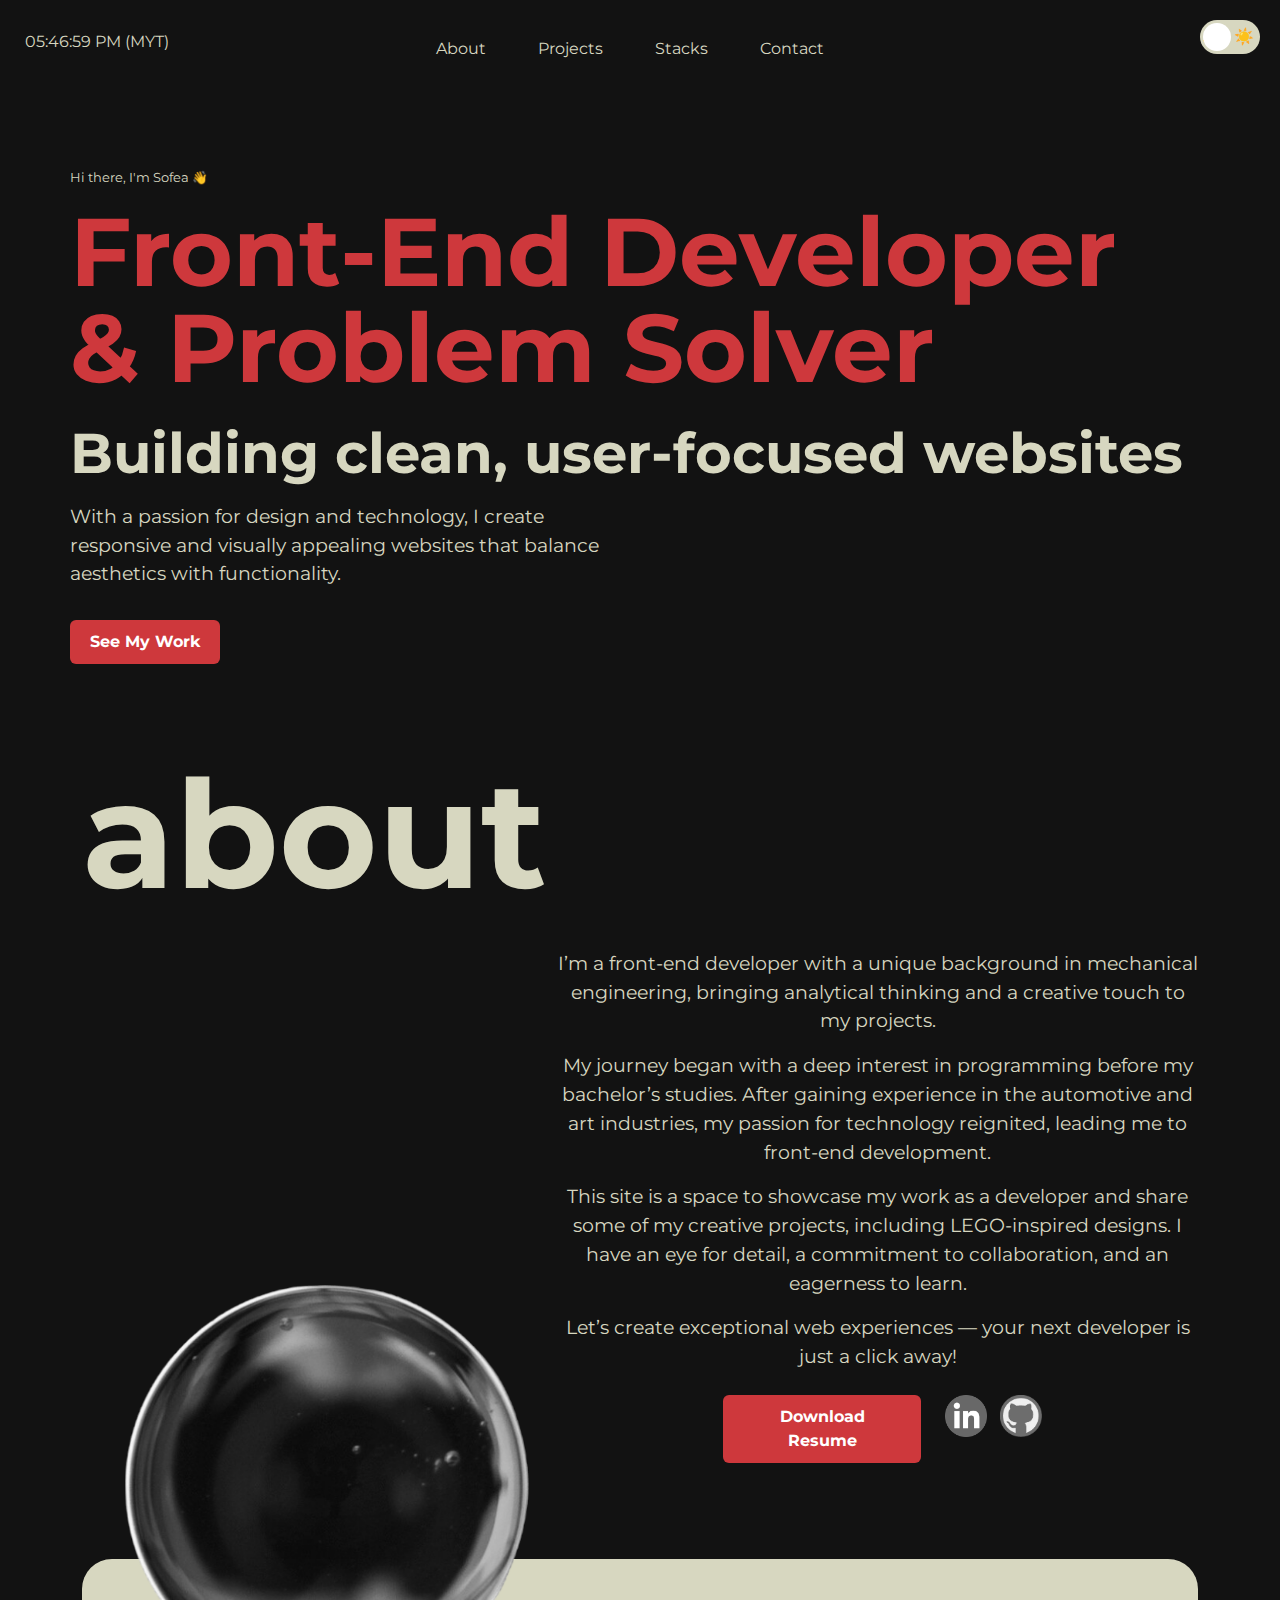
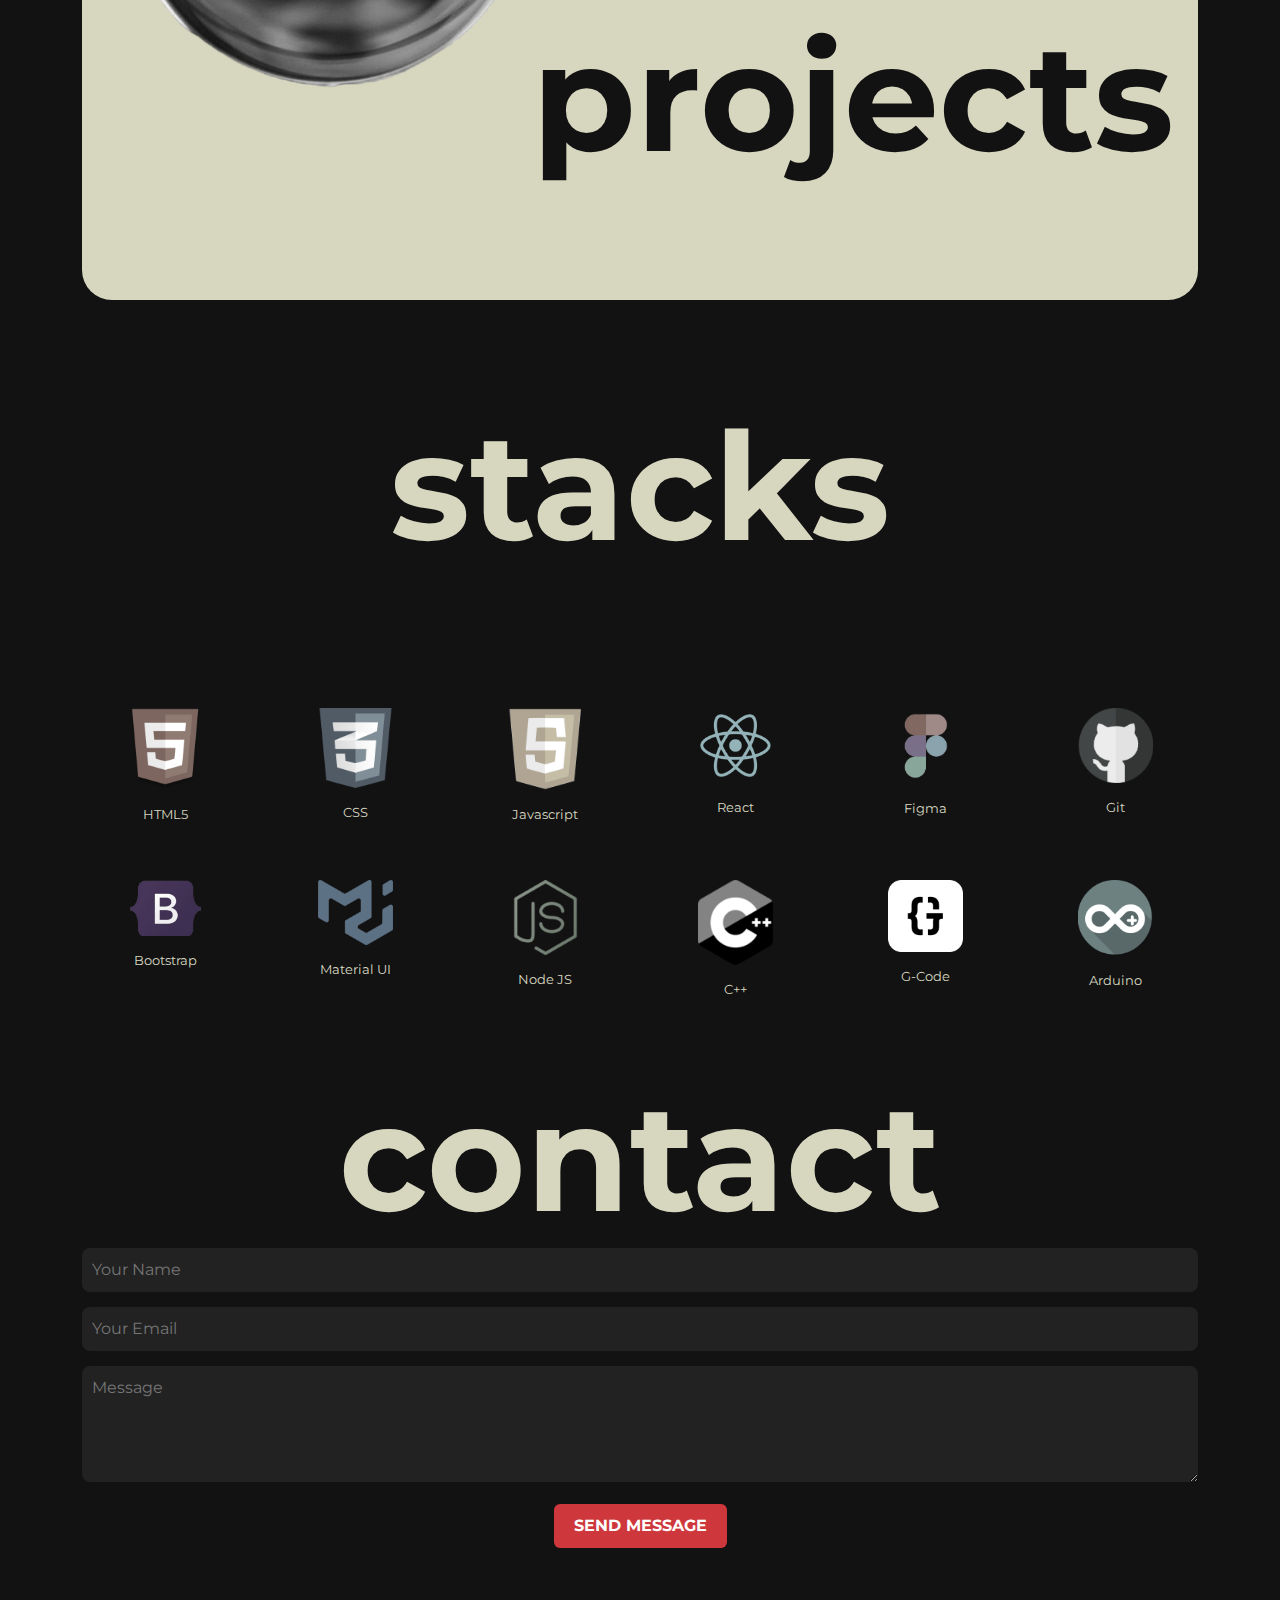
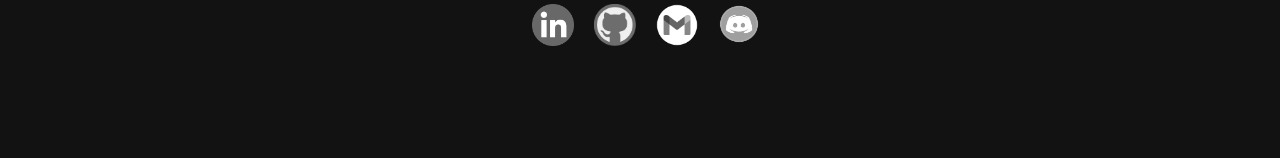
==== commit 4408616a: "update gitignore. fix css and js link" ====
--- a/index.html
+++ b/index.html
@@ -9,16 +9,12 @@
     <!-- Font -->
     <link href="https://fonts.googleapis.com/css2?family=Montserrat:wght@300;400;500;700&display=swap" rel="stylesheet">
     <!-- Css -->
-    <link rel="stylesheet" href="style_new.css">
+    <link rel="stylesheet" href="style.css">
     <!-- Owl Carousel -->
     <link rel="stylesheet" href="https://cdnjs.cloudflare.com/ajax/libs/OwlCarousel2/2.3.4/assets/owl.carousel.min.css" integrity="sha512-tS3S5qG0BlhnQROyJXvNjeEM4UpMXHrQfTGmbQ1gKmelCxlSEBUaxhRBj/EFTzpbP4RVSrpEikbmdJobCvhE3g==" crossorigin="anonymous" referrerpolicy="no-referrer" />
     <link rel="stylesheet" href="https://cdnjs.cloudflare.com/ajax/libs/OwlCarousel2/2.3.4/assets/owl.theme.default.min.css" integrity="sha512-sMXtMNL1zRzolHYKEujM2AqCLUR9F2C4/05cdbxjjLSRvMQIciEPCQZo++nk7go3BtSuK9kfa/s+a4f4i5pLkw==" crossorigin="anonymous" referrerpolicy="no-referrer" />    <link href="https://fonts.cdnfonts.com/css/euclid-circular-b" rel="stylesheet">
     <!-- JQuery-->
     <script src="https://cdnjs.cloudflare.com/ajax/libs/jquery/3.7.1/jquery.min.js" integrity="sha512-v2CJ7UaYy4JwqLDIrZUI/4hqeoQieOmAZNXBeQyjo21dadnwR+8ZaIJVT8EE2iyI61OV8e6M8PP2/4hpQINQ/g==" crossorigin="anonymous" referrerpolicy="no-referrer"></script>
-    
-    <!-- Include Prism.js -->
-    <!-- <link href="https://cdnjs.cloudflare.com/ajax/libs/prism/1.29.0/themes/prism-tomorrow.min.css" rel="stylesheet" />
-    <script src="https://cdnjs.cloudflare.com/ajax/libs/prism/1.29.0/prism.min.js"></script> -->
 
 </head>
 <body>
@@ -313,7 +309,7 @@
     <script src="https://cdn.jsdelivr.net/npm/@popperjs/core@2.11.6/dist/umd/popper.min.js"></script>
     <script src="https://cdn.jsdelivr.net/npm/bootstrap@5.3.0-alpha1/dist/js/bootstrap.min.js"></script>
     
-    <script src="script_new.js"></script>
+    <script src="script.js"></script>
 
 
 </body>
--- a/style.css
+++ b/style.css
@@ -0,0 +1,670 @@
+/*         INDEX                 */
+/*================================
+ *     01.  Buttons              *
+ *     02.  Elements             *
+ *     03.  Fonts                *
+ *     04.  Header               *
+ *     05.  Home / Landing       *
+ *     06.  About                *
+ *     07.  Work / Projects      *
+ *     08.  Stacks               *
+ *     09.  Contacts             *
+ *     10.  Footer               *
+ *     11.  Light mode set       *
+ *     12.  Responsiveness       *
+ ================================*/
+
+
+body {
+    font-family: 'Montserrat', sans-serif;
+    background-color: #121212;
+    color: #D7D7C0;
+    margin: 0;
+    padding: 0;
+}
+
+/*-------------buttons------------*/
+.btn-primary {
+    background-color: #CE383C; /*#E94545*/
+    border: none;
+    padding: 10px 20px;
+    font-weight: bold;
+}
+.btn-primary:hover {
+    background-color: #ac2f33;
+}
+.btn-secondary {
+    background-color: transparent;
+    border: 3px solid #121212;
+    padding: 10px 20px;
+    font-weight: bold;
+    color: #121212;
+}
+.btn-secondary a{
+    font-weight: bold;
+    color: #121212;
+    text-decoration: none;
+}
+.btn-secondary:hover {
+    background-color: darkgray;
+    border: 3px solid darkgray;
+    color: #fff;
+}
+.btn-secondary:hover a {
+    color: #fff;
+}
+
+/*-------------elements------------*/
+.rounded-30{
+    border-radius: 30px;
+}
+
+.rounded-15{
+    border-radius: 15px;
+}
+
+.max-height-480{
+    max-height: 450px;
+    width: auto;
+}
+
+.text-black{
+    color: #121212 !important;
+}
+
+.text-white{
+    color: #D7D7C0 !important;
+}
+
+.text-modal {
+    color:#121212
+}
+
+.bg-light{
+    background-color: #D7D7C0 !important;
+}
+
+
+/* "Scroll to Top" button */
+.scroll-to-top-btn {
+    position: fixed;
+    bottom: 45px;   
+    right: 50px; 
+    padding: 6px 17px;
+    background-color: #a9a9a9;
+    color: white;
+    font-size: 23px;
+    border: none;
+    border-radius: 50%;
+    cursor: pointer;
+    display: none; /* Hide button by default */
+    z-index: 1000; /* Make sure it's above other content */
+    transition: opacity 0.3s ease-in-out;
+}
+
+.scroll-to-top-btn:hover {
+    background-color: #646464;
+}
+
+/*-------------font------------*/
+
+.display-10{ 
+    font-size: 1.2em;
+    text-decoration: none;
+}
+
+.display-8{ 
+    font-size: 0.8em;
+}
+
+.display-6{ 
+    font-size: 3.5em;
+    font-weight: bold;
+}
+
+.display-4{ 
+    font-size: 8.4em;
+    font-weight: bold;
+    margin:0;
+}
+
+.display-2{ 
+    font-size: 9.4em;
+    font-weight: bold;
+    margin:0;
+}
+.main-title{
+    font-size: 6em;
+    font-weight: bold;
+    line-height: 100%;
+    color: #CE383C;
+    text-align: left;
+}
+
+.sub-main-title{
+    font-size: 5.35em;
+    font-weight: 400;
+    font-style: italic;
+    line-height: 100%;
+    color: #fff;
+    text-align: left;
+    width: 60%;
+}
+
+/*-------------HEADER------------*/
+.time {
+    position: absolute;
+    top: 30px;
+    left: 25px;
+    width: 12%;
+}
+.navbar {
+    padding: 20px 0;
+    margin: 0 auto;
+    display:flex;
+    justify-content: center;
+    align-items: center;
+}
+
+.navbar  ul{
+    display: flex;
+    margin: 0 auto;
+}
+
+.nav a {
+    margin-right: 20px;
+    text-decoration: none;
+    color: #D7D7C0;
+}
+
+.nav a:hover{
+    color: #CE383C;
+}
+
+/*-------------toggle switch------------*/
+.toggle-container {
+    position: absolute;
+    right: 20px;
+    top: 20px;
+}
+
+/* Hide the default checkbox */
+.toggle-checkbox {
+    display: none;
+}
+
+/* Styling the label as a switch */
+.toggle-label {
+    display: inline-flex;
+    align-items: center;
+    cursor: pointer;
+    position: relative;
+    width: 60px;
+    height: 34px;
+    background-color: #D7D7C0; /* Light switch background */
+    border-radius: 34px;
+    transition: background-color 0.4s;
+}
+
+.toggle-checkbox:checked + .toggle-label {
+    background-color: #121212; /* Dark switch background */
+    
+}
+
+.toggle-switch {
+    position: absolute;
+    top: 3px;
+    left: 3px;
+    width: 28px;
+    height: 28px;
+    background-color: #fff;
+    border-radius: 50%;
+    transition: transform 0.4s;
+}
+
+.toggle-checkbox:checked + .toggle-label .toggle-switch {
+    transform: translateX(26px);
+}
+
+.toggle-icon {
+    margin-right: 8px;
+    padding: 2px;
+    font-size: 16px;
+}
+
+/*-------------HOME------------*/
+.home-section{
+    /* height: 100vh; */
+    /* height: 700px; */
+    height: 150%;
+    margin: auto;
+    padding: 80px 0;
+}
+
+.home-text{
+    width: 47%;
+    padding: 15px 0 0;
+}
+
+/*-------------ABOUT------------*/
+.sphere-img{
+    position: relative;
+} 
+.sphere-jpg{
+    width: 87%;
+    height:auto;
+    position: absolute;
+    top:64%;
+    left: 10%;
+}
+.description-logo {
+    display: block;
+    width: 42px; 
+    height: 42px;
+    filter: grayscale(100%); /* Makes the image grayscale */
+    transition: filter 0.3s ease-in-out; /* Smooth transition */
+}
+
+.description-logo-container:hover .description-logo {
+    filter: grayscale(0%); /* Removes grayscale on hover */
+}
+
+
+/*------------PROJECTS------------*/
+.owl-theme .owl-nav .owl-prev, .owl-theme .owl-nav .owl-next {
+    color: #fff !important;
+    border-radius: 50% !important;
+    font-size: 30px !important;
+    border: none !important;
+    z-index: 10;
+}
+
+.owl-theme .owl-nav [class*=owl-]:hover {
+    background-color: #121212 !important;
+    color: white !important;
+    border: none !important;
+}
+
+.owl-theme .owl-nav .owl-prev:active, .owl-theme .owl-nav .owl-next:active {
+    background-color: #121212 !important;
+    border: none !important;
+}
+
+.owl-nav .owl-prev {
+    background-color: darkgray !important;
+    position: absolute;
+    top: 50%;
+    left: -5%; /* Move to the left of the carousel */
+    transform: translateY(-50%);
+    height: 50px;
+    width: 50px;
+}
+
+.owl-nav .owl-next {
+    background-color: darkgray !important;
+    position: absolute;
+    top: 50%;
+    right: -5%; /* Move to the right of the carousel */
+    transform: translateY(-50%);
+    height: 50px;
+    width: 50px;
+}
+
+.owl-item{
+    display: flex;
+    justify-content: center;
+}
+
+.project-card {
+    position: relative;
+    display: inline-block;
+    border-radius: 12px;
+    height: 315px;
+    width: 255px;
+    transition: all 0.3s ease-in-out;
+    justify-content: center;
+    align-items: center;
+}
+
+.img-sq-car {
+    width: 100%;
+    height: auto;
+    border-radius: 10px;
+}
+.overlay-text {
+    position: absolute;
+    /* top: 57.8%; */
+    top: 54%;
+    left: 50%; 
+    transform: translate(-50%, -50%); /* Adjust to perfect center */
+    color: #D7D7C0;
+    font-size: 20px;
+    width: 100%;
+    /* height: 365px; */
+    height: 342.5px;
+    opacity: 0;
+    border-radius: 8px;
+    transition: opacity 0.3s ease-in;
+}
+/* On hover, show the text and apply a solid background */
+.project-card:hover .overlay-text {
+    opacity: 1;
+    background-color: rgba(0, 0, 0, 0.95); 
+    padding-top: 10px;
+    border-radius: 8px;
+    pointer-events: auto;
+}
+
+.overlay-text h4{ 
+    font-size: 1.1em;
+    font-weight: bold;
+    padding: 0 0 15px;
+}
+
+.overlay-text h5{
+    font-weight: bold;
+}
+
+.overlay-text h5, ul li, p{
+    font-size: 0.85em;
+}
+
+.overlay-text .inline-link{
+    color:#CE383C;
+}
+/* .overlay-text .inline-link:hover {
+    font-size: 1.1em;
+    transition: font-size 0.2s ease-in-out;
+} */
+
+/*-------------MODAL-------------*/
+.modal-content {
+    position: relative;
+}
+.modal-header .close {
+    position: absolute;
+    top: 10px;
+    right: 10px;
+    font-size: 1.5rem;
+    background: none;
+    border: none;
+}
+.modal-dialog {
+    max-height: 800px;
+    max-width: 1300px;
+    height: 90%;
+    width:80%;
+    display: flex;
+    justify-content: center;
+}
+
+.modal-content {
+    padding: 0 25px;
+    overflow-y: auto; 
+    overflow-x: hidden;
+}
+
+.article-img{
+    width:100%;
+    height:auto;
+    border-radius: 12px;
+}
+
+.palette-dimension{
+    height: 60px;
+    width: 120px;
+}
+.color-palette-1{
+    background-color: #D7D7C0;
+}
+.color-palette-2{
+    background-color: #121212;
+}
+.color-palette-3{
+    background-color: #CE383C;
+}
+
+/*-------------SKILLS------------*/
+.skills-section .col img {
+    width: 75px;
+    margin-bottom: 5px;
+}
+
+.col {
+    text-align: center;
+    padding: 20px;
+    overflow: hidden; /* Prevents the image from overflowing when zooming */
+} 
+
+.col img {
+    width: 100px; /* Adjust the size as needed */
+    filter: grayscale(85%); /* Makes the image grayscale (black and white) */
+    transition: transform 0.3s ease, filter 0.3s ease; /* Adds smooth transition for both zoom and color */
+}
+
+.col:hover img {
+    transform: scale(1.2); /* Zoom in on hover */
+    filter: grayscale(0%); /* Remove grayscale on hover, showing original colors */
+}
+
+.skill-icons-text {
+    margin-top: 10px;
+    /* font-size: 0.8em; */
+    transition: transform 0.3s ease; /* Smooth transition for text */
+}
+
+.col:hover .skill-icons-text {
+    transform: scale(1.1); /* Slight zoom on text when hovered */
+}
+
+
+/*-------------CONTACT------------*/
+.contact-form input, .contact-form textarea {
+    width:100%;
+    padding: 10px;
+    margin-bottom: 15px;
+    background-color: #222;
+    border-radius: 8px;
+    color: #eee;
+    border: none;
+}
+
+footer .social-links li {
+    display: inline;
+    margin-right: 20px;
+}
+
+/*-------------LIGHT MODE------------*/
+body.light-mode {
+    background-color: #D7D7C0;
+    color: #121212;
+}
+
+/* Elements */
+body.light-mode .text-black {
+    color: #D7D7C0 !important;
+}
+
+body.light-mode .text-white {
+    color: #121212 !important;
+}
+
+body.light-mode .bg-light{
+    background-color: #121212 !important;
+}
+.modal-body .text-black.light-mode {
+    color: #D7D7C0 !important;
+}
+/* Navbar */
+.nav-link.light-mode {
+    color: #121212;
+}
+
+/* Projects Section */
+.project-card.light-mode .overlay-text {
+    background-color: rgba(215, 215, 192, 0.95); /* Light mode transparency */
+}
+
+.project-card.light-mode h4, .project-card.light-mode h5, .project-card.light-mode ul li{
+    color: #121212;
+}
+
+body.light-mode .owl-theme .owl-nav [class*=owl-]:hover {
+    background-color: #D7D7C0 !important;
+    color: #121212 !important;
+}
+
+/* Skills Section */
+.col.light-mode img {
+    filter: grayscale(100%);
+}
+
+/* Contact Section */
+.contact.light-mode {
+    color: #121212;
+}
+.contact-form.light-mode input, .contact-form.light-mode textarea {
+    background-color: #D7D7C0;
+    color: #121212;
+}
+
+/* For tablets */
+@media (max-width: 1024px) {
+    .nav-link{
+        font-size: 0.9em;
+    }    
+    .time{
+        font-size: 0.9rem;
+        /* width: 20%; */
+    }
+    .main-title {
+        font-size: 7rem;
+        line-height: 125%
+    }
+    .sub-main-title{
+        font-size: 4rem;
+        width: 90%;
+    }
+    .home-text{
+        width: 59%;
+    }
+    .display-10{
+        font-size: 0.85em;
+    }
+    .display-8 {
+        font-size: 0.68em;
+    }
+    .display-6{
+        font-size: 1.8em;
+    }
+    .display-4{
+        font-size: 6.5em;
+    }
+    .display-2{
+        font-size: 7.5em;
+    }
+    .main-title{
+        font-size: 4em;
+    }
+    .home-section{
+        padding: 80px 0;
+    }
+    .sphere-jpg{
+        display:none;
+    }
+    .project-card {
+        margin-bottom: 25px;
+    }
+}
+
+/*For smartphones*/
+@media (max-width: 767px) {
+    .container{
+        padding: 0 10px;
+    }
+    .display-10{
+        font-size: 1em;
+    }
+    .display-8{
+        font-size: 0.68em;
+    }
+    .display-6{
+        font-size: 1.5em;
+    }
+    .display-4{
+        font-size: 3.8em;
+    }
+    .display-2{
+        font-size: 4em;
+        text-align: center !important;
+    } 
+    .main-title {
+        font-size: 3em;
+        line-height: 100%
+    }
+    .sub-main-title{
+        font-size: 2.8rem;
+        width: 90%;
+    }  
+    .home-text{
+        width: 75%;
+    }
+    .home-section{
+        padding: 15px 15px;
+    }
+    .about-section{
+        margin-top: 20px;
+    }
+    .description-container{
+        width: 90%;
+        margin:0 auto;
+        text-align:center;
+    }
+    .description-logo{
+        width: 35px;
+        height:35px;
+    }
+    .scroll-to-top-btn{
+        padding: 5px 13px;
+        font-size: 16px;
+    }
+    .btn-primary {
+        font-size: 12px;
+        padding: 8px 15px;
+    }
+    .btn-secondary {
+        font-size: 12px;
+        padding: 8px 15px;
+    }
+    .navbar ul{
+        margin-top: 35px !important;
+    }
+    .nav a{
+        margin-right: 5px;
+    }
+    .time {
+        top: 25px;
+        /* left: 25px; */
+        width: 100%;
+    }
+    .toggle-container {
+        top: 15px; 
+        right: 25x;
+    }
+    .sphere-jpg{
+        display:none;
+    }
+    .owl-nav .owl-prev {
+        left: 5%;
+    }
+    .owl-nav .owl-next {
+        right: 5%;
+    }
+    .ui-kit{
+        text-align: center !important;
+    }
+}
+
+@media (max-width: 767px) {
+
+}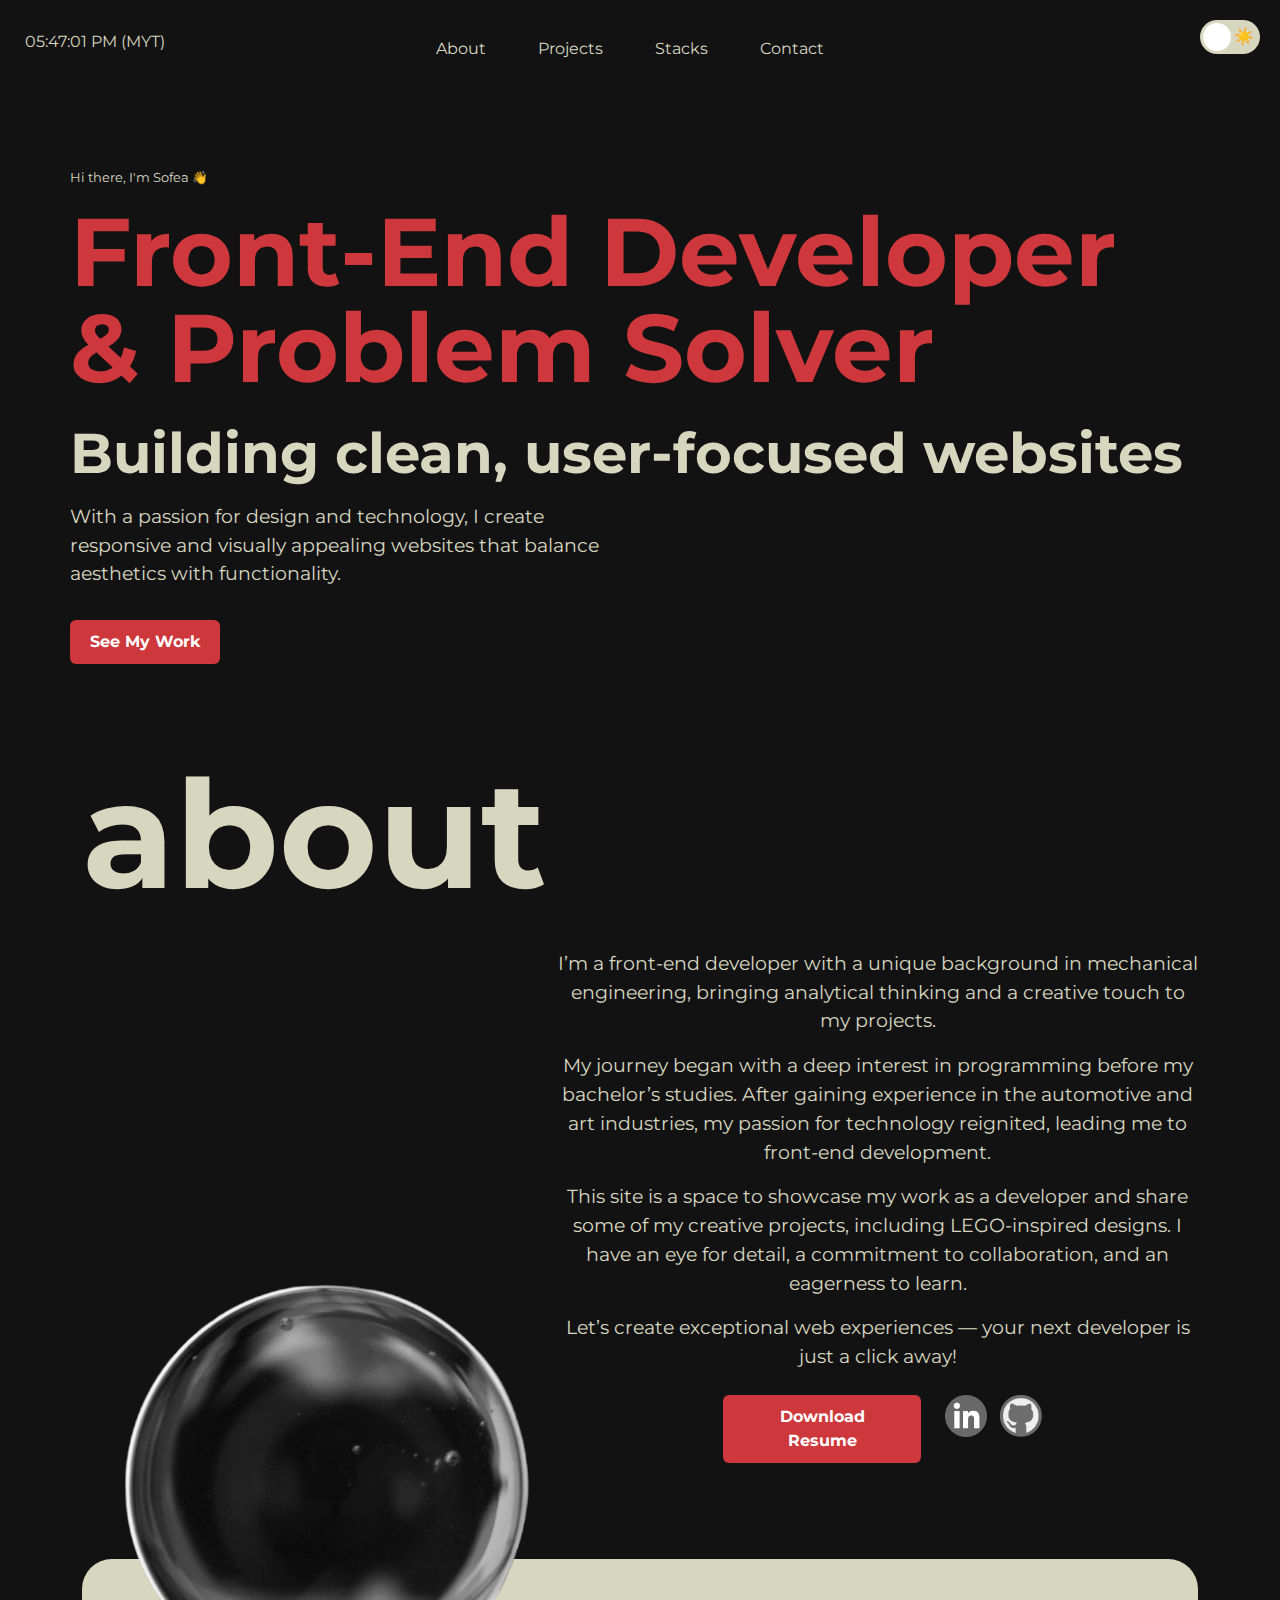
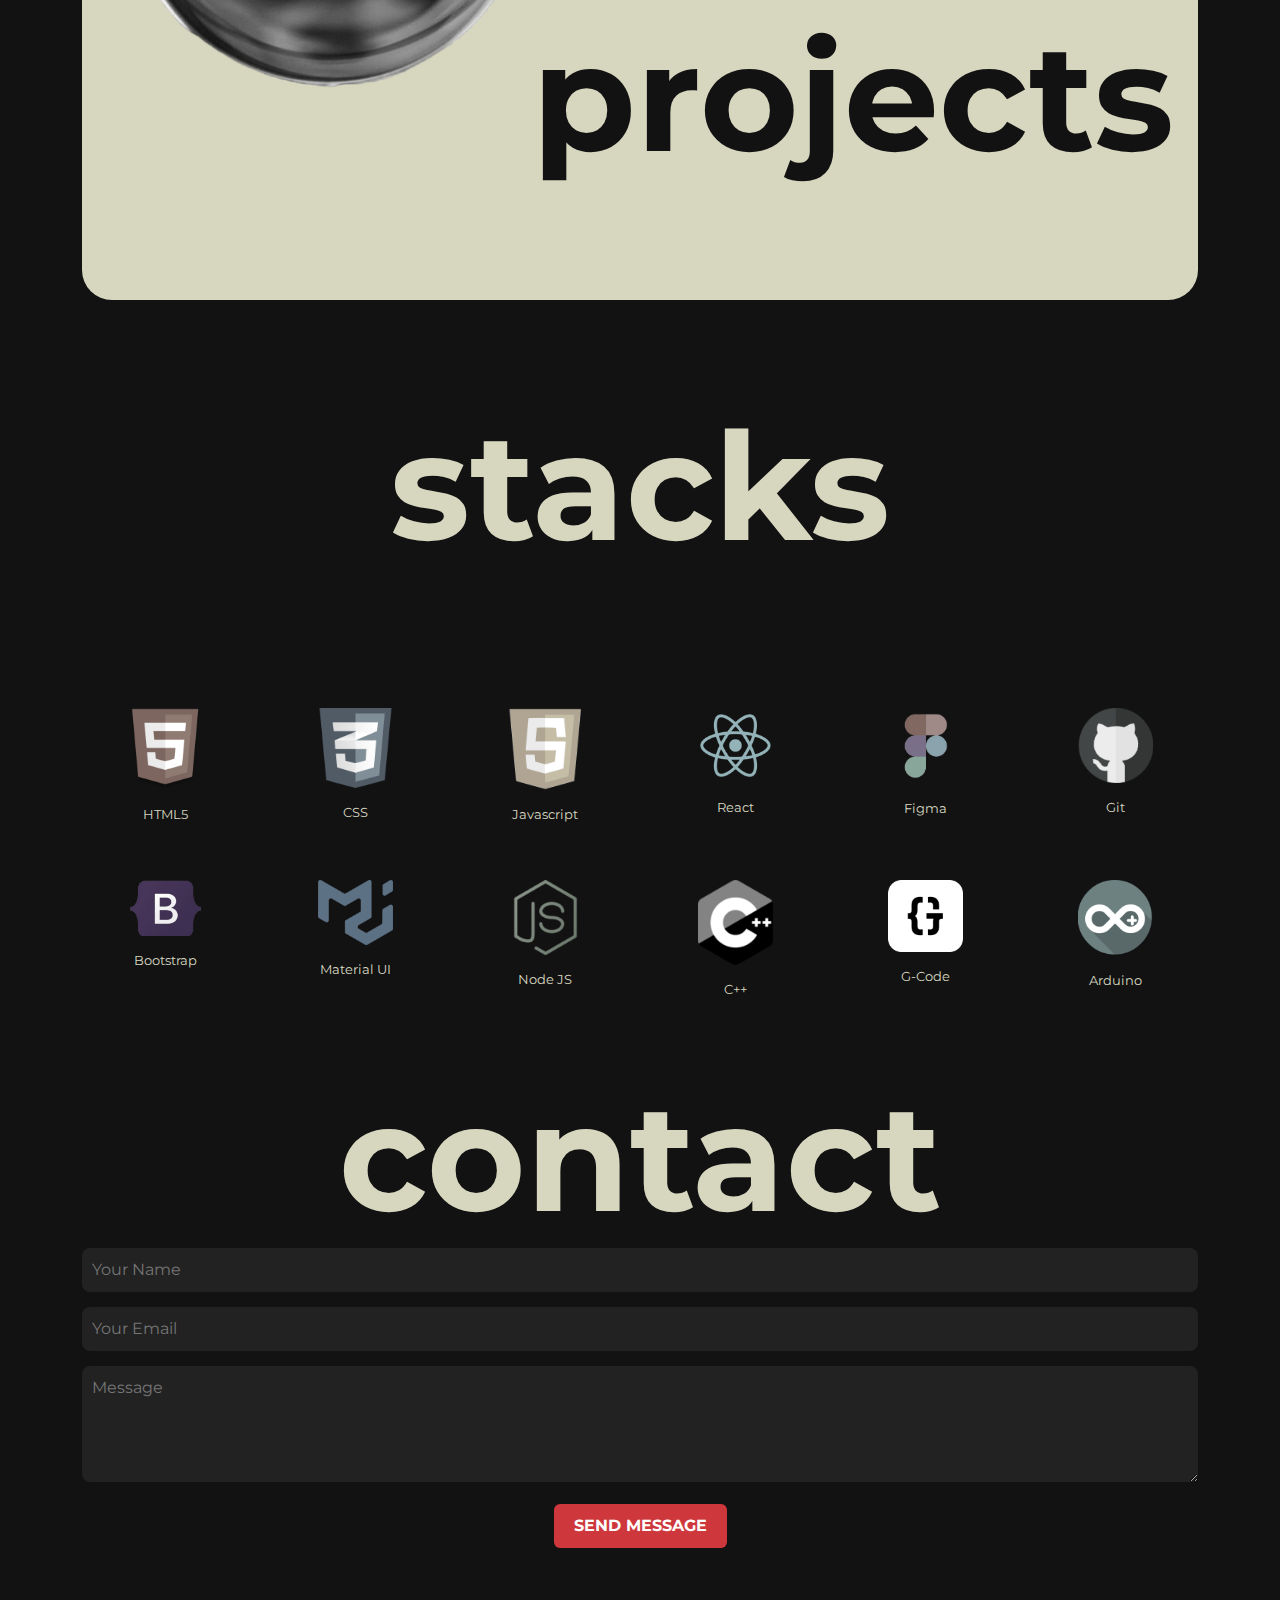
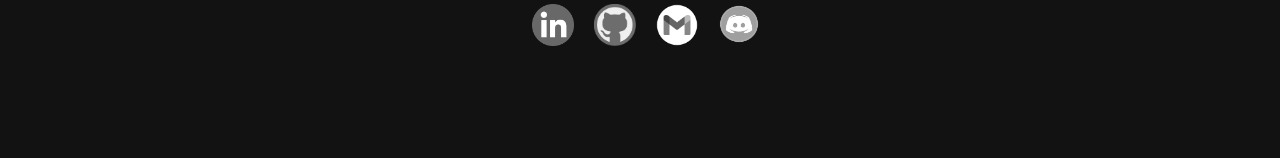
==== commit 23605dc1: "update url from web design and contact app cards" ====
--- a/index.html
+++ b/index.html
@@ -139,10 +139,11 @@
                                             <h4>WEB DESIGN</h4>
                                             <h5>Mini showcase of web design projects.</h5>
                                             <ul class="text-start">
-                                                <li>Explore design samples and UI/UX concepts I've created.</li>
-                                            </ul>
-                                        </div>
-                                        <a href="https://dribbble.com/aneissofea" class="btn btn-primary" target="_blank">Dribbble Account</a>
+                                                <li>Head to my Contra account to check out my web designs and connect there.</li>
+                                                <li>More designs will be added over time!</li> 
+                                            </ul>
+                                        </div>
+                                        <a href="https://contra.com/aneissofea_hgokunil" class="btn btn-primary" target="_blank">Contra Account</a>
                                     </div>
                                 </div>
                             </div>
@@ -194,7 +195,7 @@
                                                 <!-- <li>Explore the source code on <a class="inline-link" href="https://github.com/aneissofea/contact-manager-app" target="_blank"><b>Github</b></a></li> -->
                                             </ul>
                                         </div>
-                                        <a href="https://github.com/aneissofea/contact-manager-app" class="btn btn-primary mx-2" target="_blank">Video Demo</a>
+                                        <a href="https://github.com/aneissofea/contact-manager-app/blob/main/README.md#working-demo" class="btn btn-primary mx-2" target="_blank">Video Demo</a>
                                     </div>
                                 </div>
                             </div>
--- a/style.css
+++ b/style.css
@@ -33,6 +33,9 @@
 .btn-primary:hover {
     background-color: #ac2f33;
 }
+.btn-primary:active {
+    background-color: #ac2f33 !important;
+}
 .btn-secondary {
     background-color: transparent;
     border: 3px solid #121212;
@@ -176,11 +179,12 @@
     text-decoration: none;
     color: #D7D7C0;
 }
-
 .nav a:hover{
-    color: #CE383C;
-}
-
+    color: #CE383C !important;
+}
+.nav {
+    --bs-nav-link-hover-color: var(#CE383C) !important;
+}
 /*-------------toggle switch------------*/
 .toggle-container {
     position: absolute;
@@ -201,7 +205,7 @@
     position: relative;
     width: 60px;
     height: 34px;
-    background-color: #D7D7C0; /* Light switch background */
+    background-color: #D7D7C0 !important; /* Light switch background */
     border-radius: 34px;
     transition: background-color 0.4s;
 }
@@ -484,31 +488,31 @@
 body.light-mode .text-black {
     color: #D7D7C0 !important;
 }
-
 body.light-mode .text-white {
     color: #121212 !important;
 }
-
 body.light-mode .bg-light{
     background-color: #121212 !important;
 }
 .modal-body .text-black.light-mode {
     color: #D7D7C0 !important;
 }
+
 /* Navbar */
 .nav-link.light-mode {
     color: #121212;
 }
+body.light-mode .toggle-label {
+    background-color: #121212 !important; /* Light switch background */
+}
 
 /* Projects Section */
 .project-card.light-mode .overlay-text {
     background-color: rgba(215, 215, 192, 0.95); /* Light mode transparency */
 }
-
 .project-card.light-mode h4, .project-card.light-mode h5, .project-card.light-mode ul li{
     color: #121212;
 }
-
 body.light-mode .owl-theme .owl-nav [class*=owl-]:hover {
     background-color: #D7D7C0 !important;
     color: #121212 !important;
@@ -663,8 +667,4 @@
     .ui-kit{
         text-align: center !important;
     }
-}
-
-@media (max-width: 767px) {
-
 }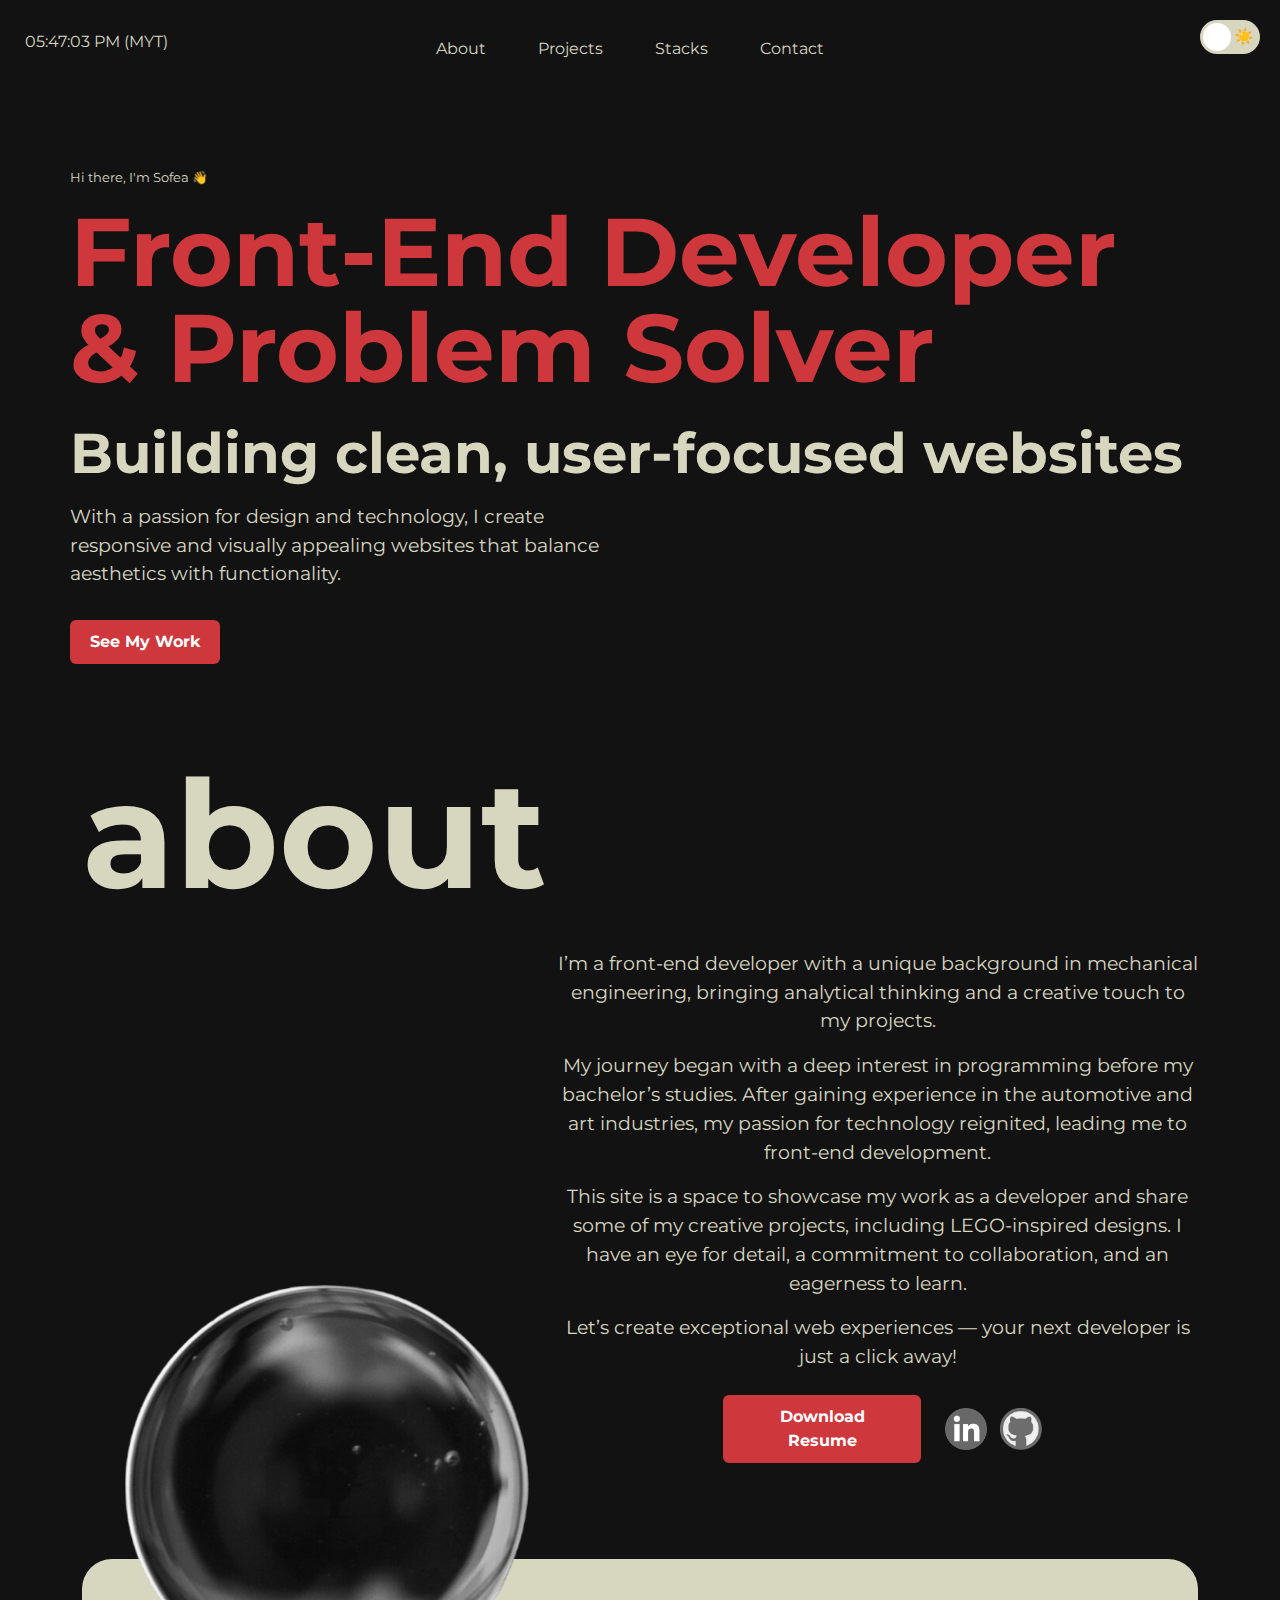
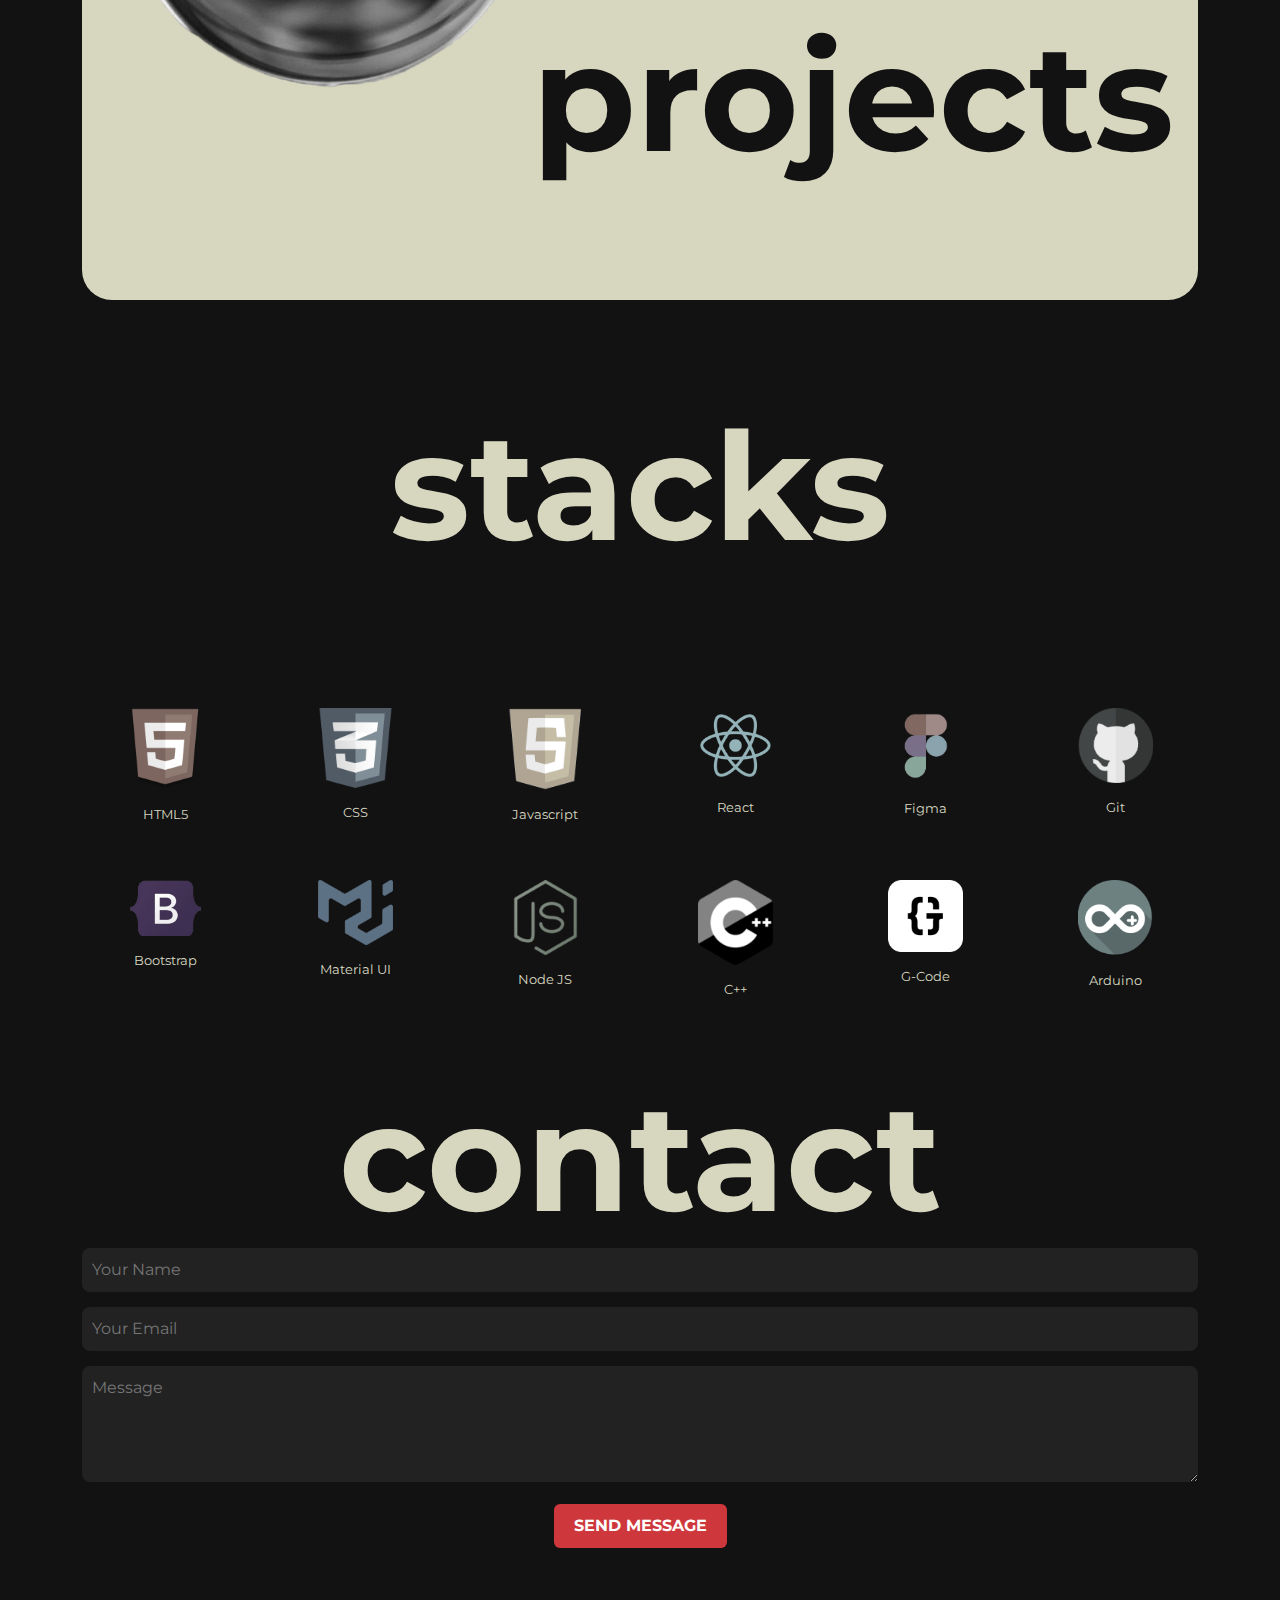
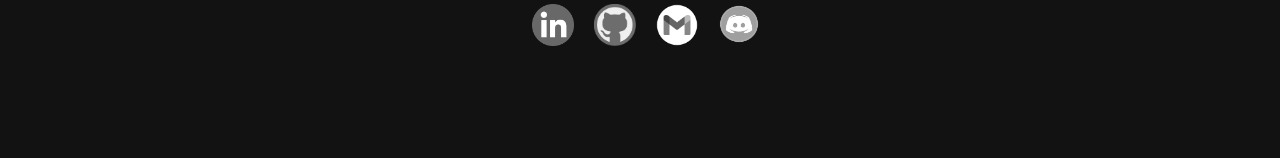
==== commit c098bd7c: "Update: news app url link to github readme" ====
--- a/index.html
+++ b/index.html
@@ -67,7 +67,7 @@
                 <p class="display-10 mb-3">My journey began with a deep interest in programming before my bachelor’s studies. After gaining experience in the automotive and art industries, my passion for technology reignited, leading me to front-end development.</p>
                 <p class="display-10 mb-3">This site is a space to showcase my work as a developer and share some of my creative projects, including LEGO-inspired designs. I have an eye for detail, a commitment to collaboration, and an eagerness to learn.</p>
                 <p class="display-10 mb-3">Let’s create exceptional web experiences — your next developer is just a click away!</p>
-                <div class="row justify-content-center mt-4">
+                <div class="row justify-content-center align-items-center mt-4">
                     <div class="col-4">
                         <a href="file/RESUME_ANEISSOFEA.pdf" class="btn btn-primary" download="RESUME_ANEISSOFEA.pdf" target="_blank">Download Resume</a>
                     </div>
@@ -105,7 +105,7 @@
                                             <h5>A live site showcasing my projects and skills</h5>
                                             <ul class="text-start">
                                                 <li>Designed and developed independently</li>
-                                                <li>Explore the source code on <a class="inline-link" href="https://github.com/aneissofea/Portfolio-2024" target="_blank"><b>GitHub</b></a></li>
+                                                <li>Go to <a class="inline-link" href="https://github.com/aneissofea/Portfolio-2024" target="_blank"><b>source code</b></a></li>
                                             </ul>
                                         </div>
                                         <button type="button" class="btn btn-primary" data-modal-id="modalportfolio" id="openModalButton1">
@@ -124,7 +124,7 @@
                                             <ul class="text-start">
                                                 <li><b>User:</b> Update items in the cart. </li>
                                                 <li><b>Admin:</b> Update menu items.</li>
-                                                <li>Explore the source code on <a class="inline-link" href="https://github.com/aneissofea/food-order-app" target="_blank"><b>Github</b></a></li>
+                                                <li>Go to <a class="inline-link" href="https://github.com/aneissofea/food-order-app" target="_blank"><b>source code</b></a></li>
                                             </ul>
                                         </div>
                                         <a href="https://food-order-webapp.vercel.app/" class="btn btn-primary" target="_blank">Live Demo</a>
@@ -157,11 +157,10 @@
                                             <ul class="text-start">
                                                 <li>Log in to search and browse news via API.</li>
                                                 <li>Save favorites in the sidebar.</li>
-                                                <li><b>Username:</b> sofea <b>password:</b> chrome123</li>
-                                                <!-- <li>Head to <a class="inline-link" href="https://github.com/aneissofea/news-webapp" target="_blank"><b>news app github repository</b></a></li> -->
-                                            </ul>
-                                        </div>
-                                        <a href="https://news-webapp-snowy.vercel.app/" class="btn btn-primary" target="_blank">Live Demo</a>
+                                                <li>Go to <a  class="inline-link" href="https://github.com/aneissofea/news-webapp" target="_blank"><b>source code</b></a></li>
+                                            </ul>
+                                        </div>
+                                        <a href="https://github.com/aneissofea/news-webapp/blob/main/README.md#demo" class="btn btn-primary" target="_blank">Video Demo</a>
                                     </div>
                                 </div>
                             </div>
@@ -192,7 +191,7 @@
                                             <h5>Manage contacts with a clean, simple UI and API integration.</h5>
                                             <ul class="text-start">
                                                 <li>CRUD functionality: add, edit, view, and delete contacts.</li>
-                                                <!-- <li>Explore the source code on <a class="inline-link" href="https://github.com/aneissofea/contact-manager-app" target="_blank"><b>Github</b></a></li> -->
+                                                <li>Go to <a class="inline-link" href="https://github.com/aneissofea/contact-manager-app" target="_blank"><b>source code</b></a></li>
                                             </ul>
                                         </div>
                                         <a href="https://github.com/aneissofea/contact-manager-app/blob/main/README.md#working-demo" class="btn btn-primary mx-2" target="_blank">Video Demo</a>
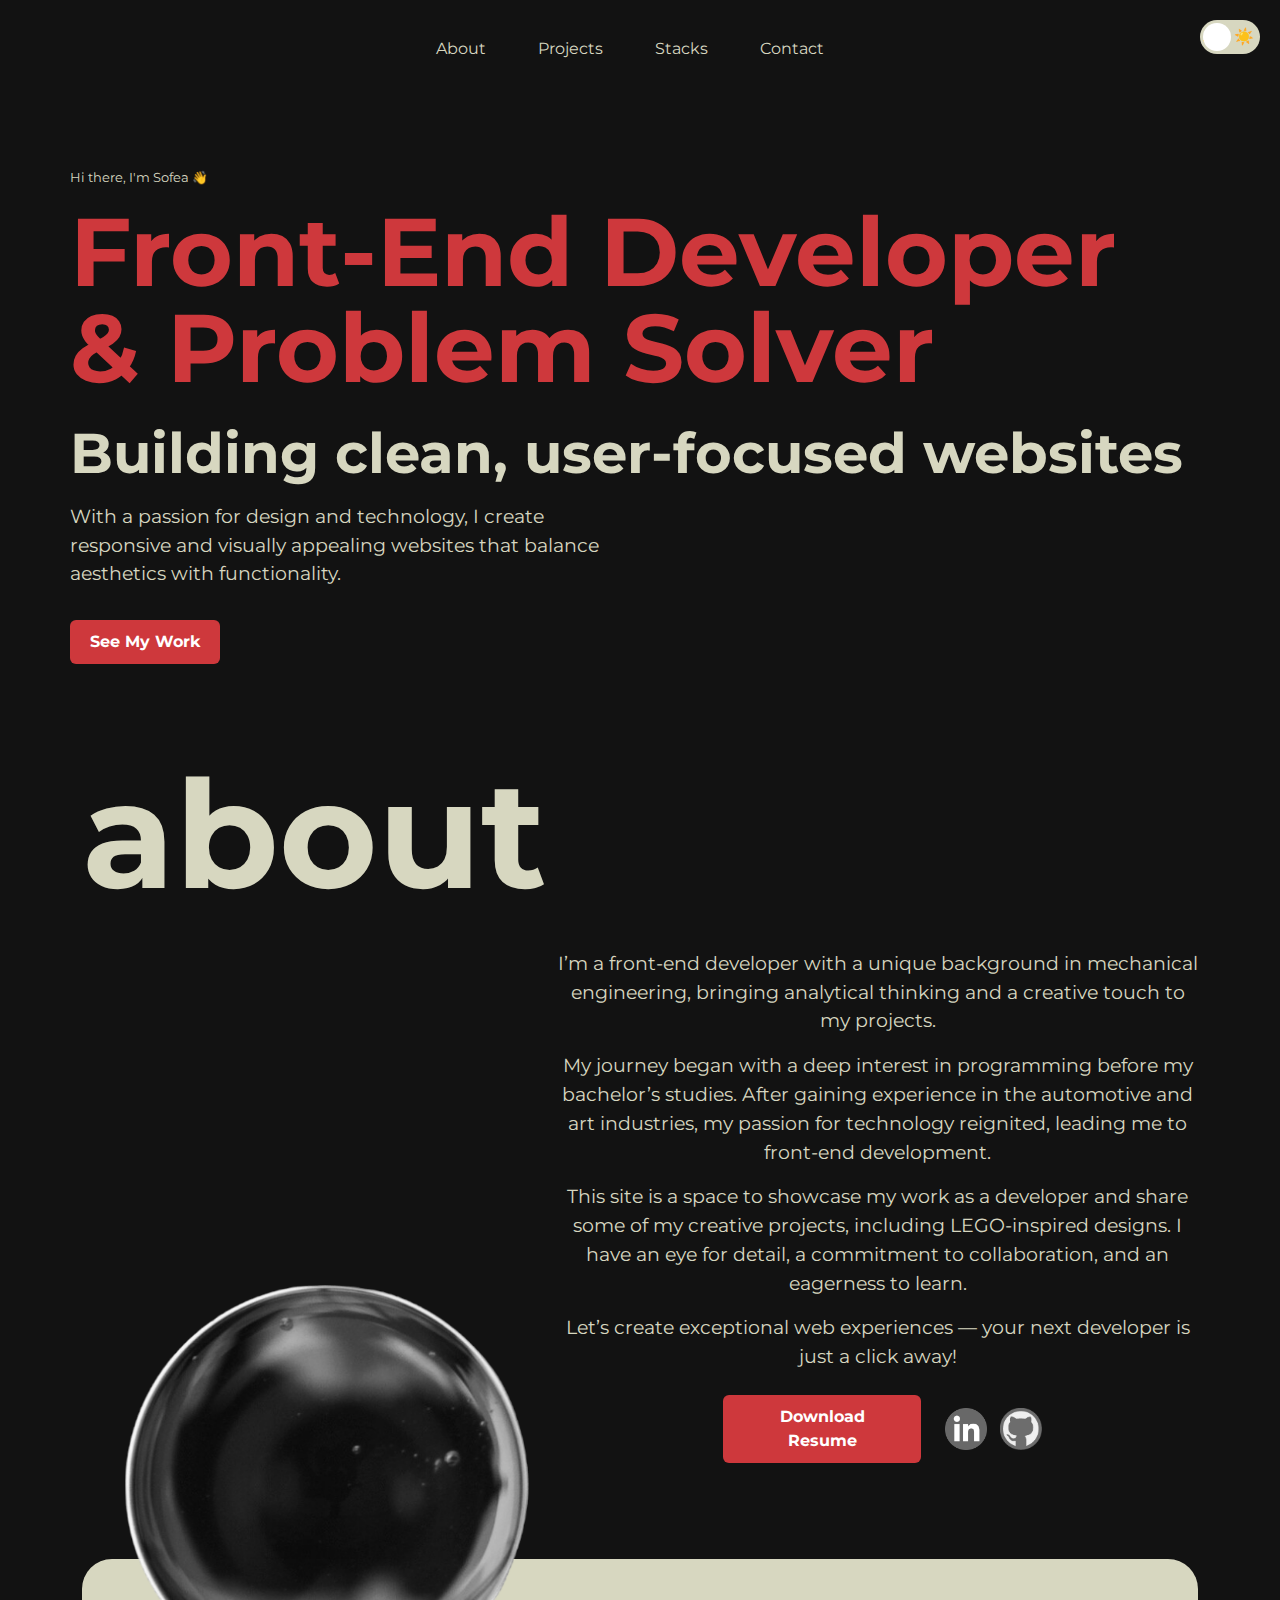
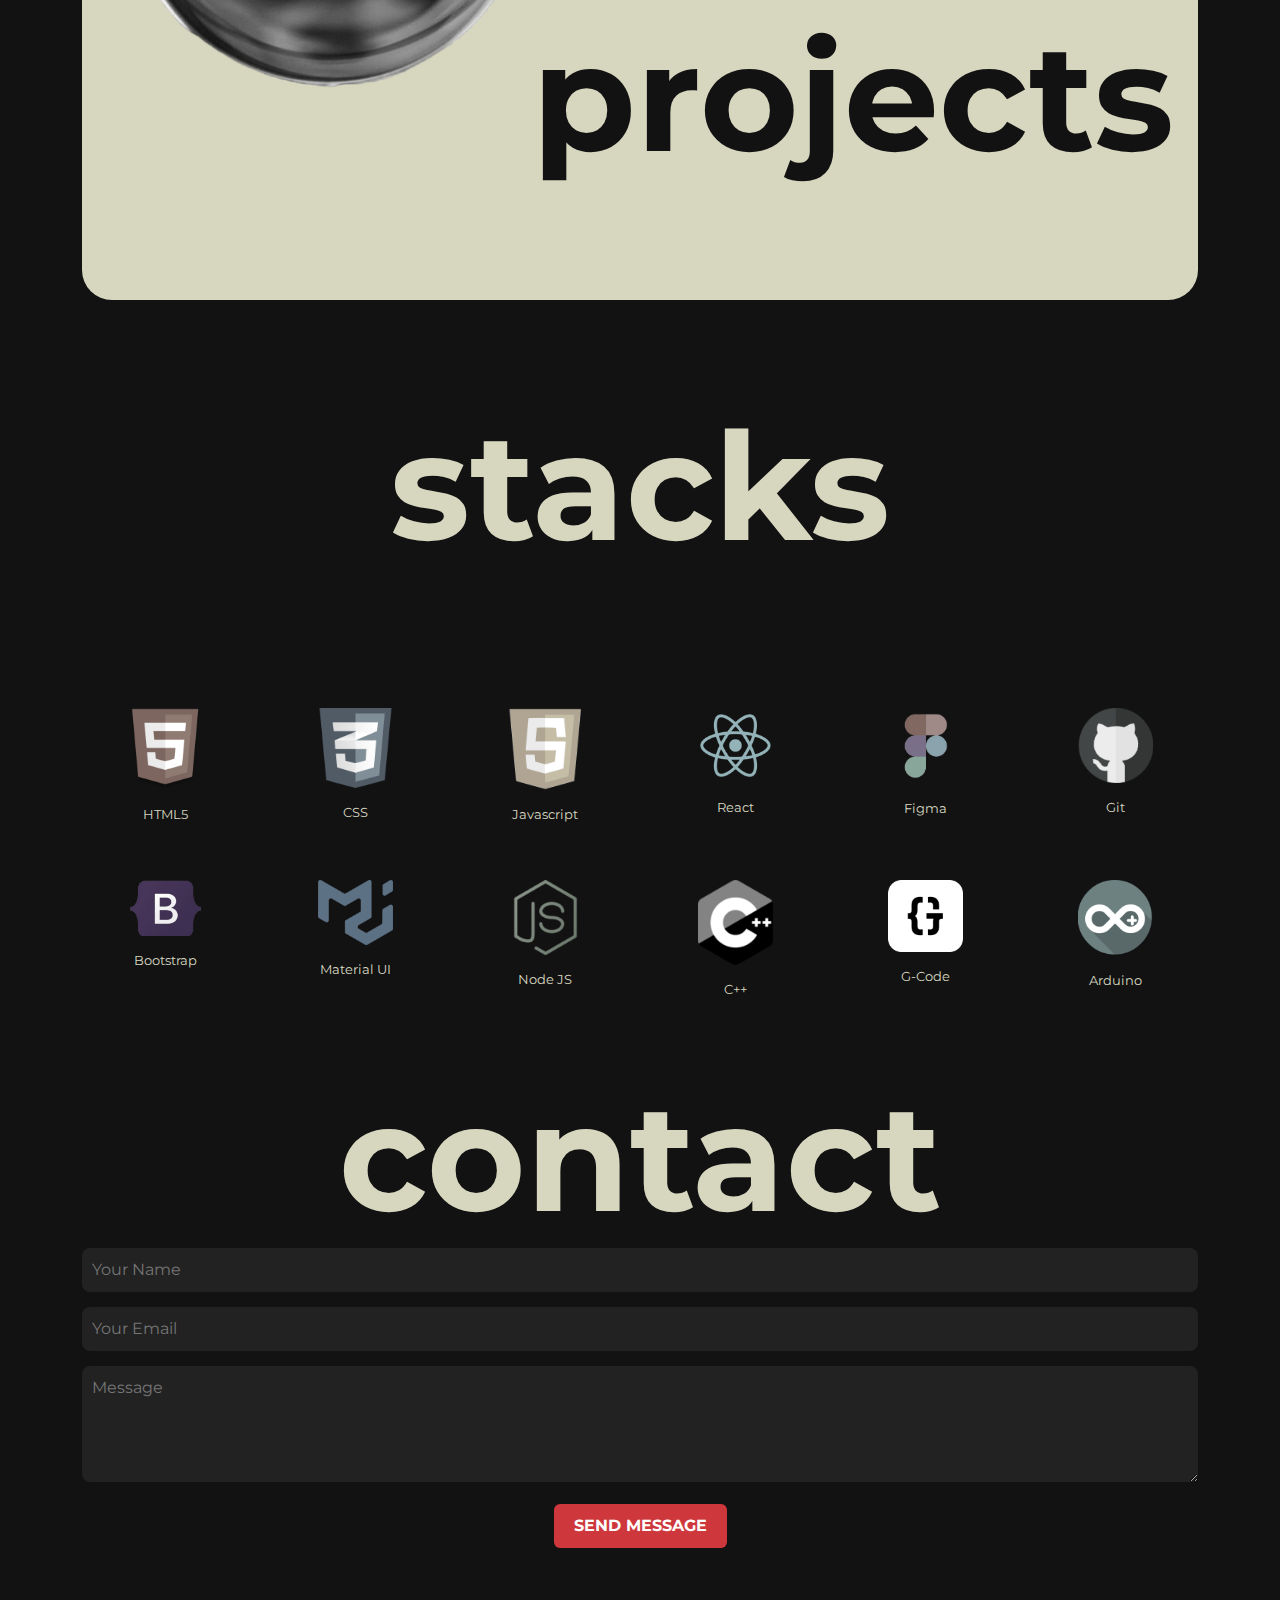
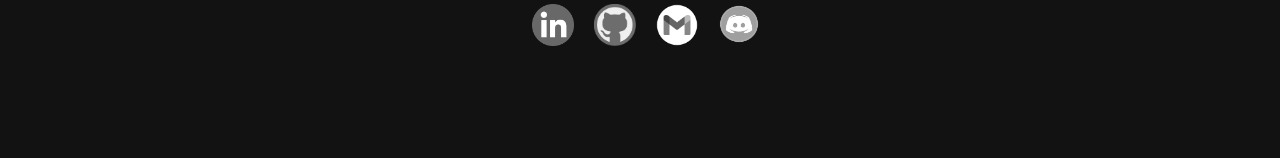
==== commit 30617179: "Update: news app project card image; news app and contact app video demo url" ====
--- a/index.html
+++ b/index.html
@@ -160,7 +160,8 @@
                                                 <li>Go to <a  class="inline-link" href="https://github.com/aneissofea/news-webapp" target="_blank"><b>source code</b></a></li>
                                             </ul>
                                         </div>
-                                        <a href="https://github.com/aneissofea/news-webapp/blob/main/README.md#demo" class="btn btn-primary" target="_blank">Video Demo</a>
+                                        <!-- <a href="https://github.com/aneissofea/news-webapp/blob/main/README.md#demo" class="btn btn-primary" target="_blank">Video Demo</a> -->
+                                        <a href="https://github.com/aneissofea/news-webapp#demo" class="btn btn-primary" target="_blank">Video Demo</a>
                                     </div>
                                 </div>
                             </div>
@@ -194,7 +195,8 @@
                                                 <li>Go to <a class="inline-link" href="https://github.com/aneissofea/contact-manager-app" target="_blank"><b>source code</b></a></li>
                                             </ul>
                                         </div>
-                                        <a href="https://github.com/aneissofea/contact-manager-app/blob/main/README.md#working-demo" class="btn btn-primary mx-2" target="_blank">Video Demo</a>
+                                        <!-- <a href="https://github.com/aneissofea/contact-manager-app/blob/main/README.md#working-demo" class="btn btn-primary mx-2" target="_blank">Video Demo</a> -->
+                                        <a href="https://github.com/aneissofea/contact-manager-app#working-demo" class="btn btn-primary mx-2" target="_blank">Video Demo</a>
                                     </div>
                                 </div>
                             </div>
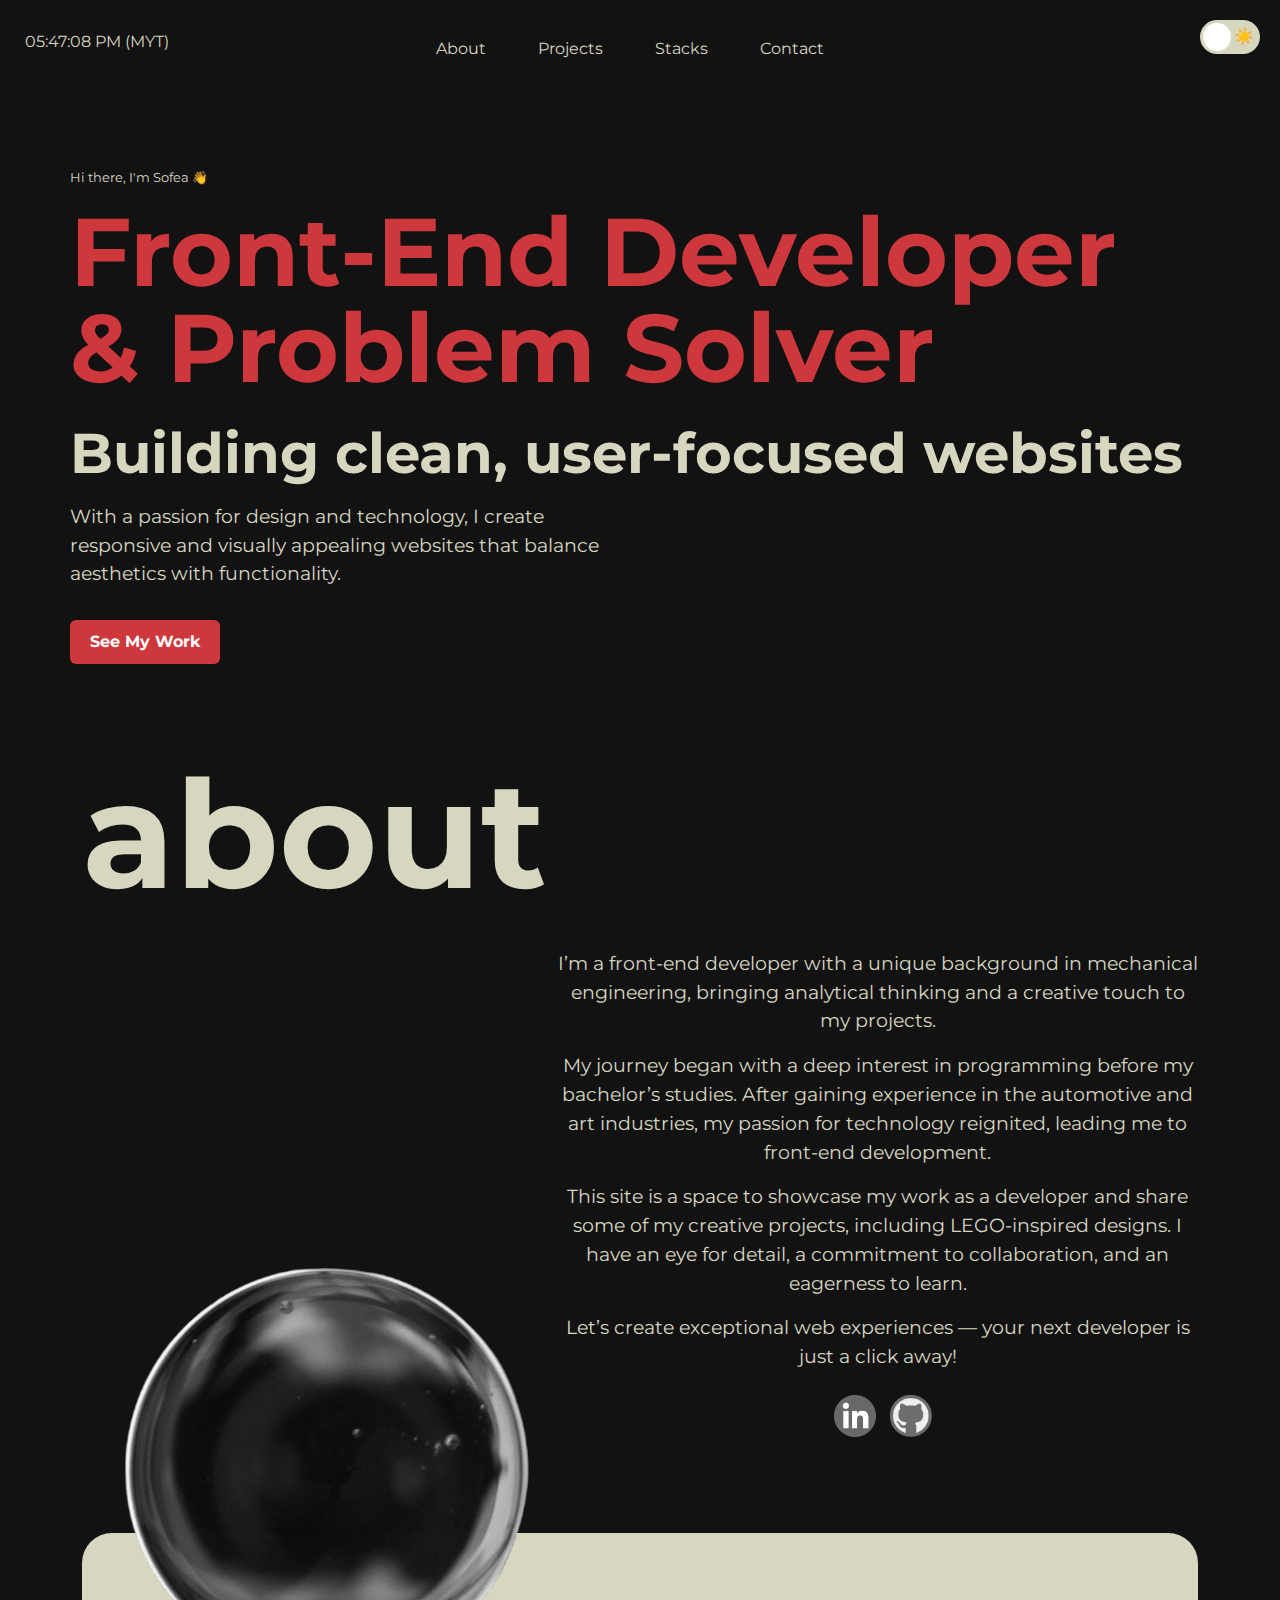
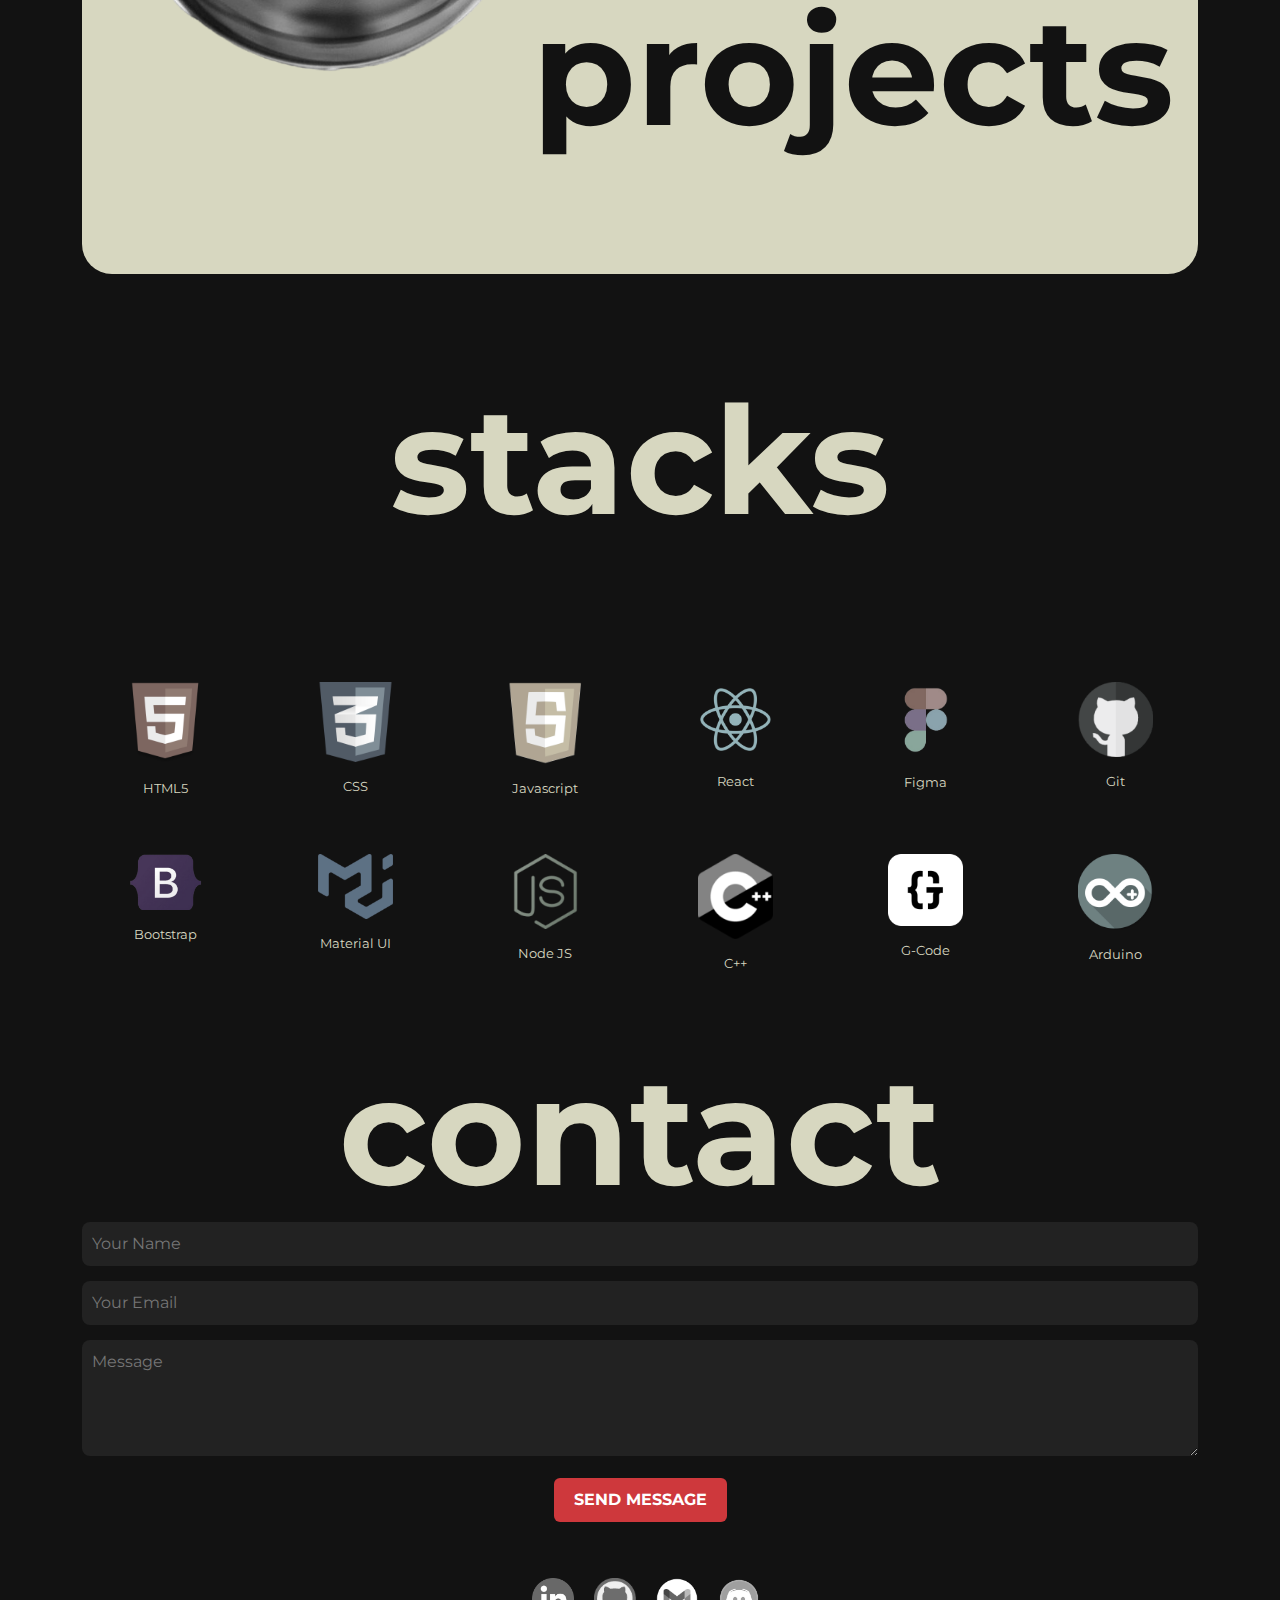
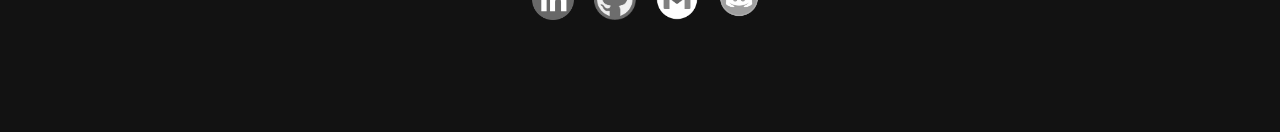
==== commit 82a1cb59: "Update: comment download resume button (temporarily); fix modal responsiveness" ====
--- a/index.html
+++ b/index.html
@@ -68,9 +68,9 @@
                 <p class="display-10 mb-3">This site is a space to showcase my work as a developer and share some of my creative projects, including LEGO-inspired designs. I have an eye for detail, a commitment to collaboration, and an eagerness to learn.</p>
                 <p class="display-10 mb-3">Let’s create exceptional web experiences — your next developer is just a click away!</p>
                 <div class="row justify-content-center align-items-center mt-4">
-                    <div class="col-4">
+                    <!-- <div class="col-4">
                         <a href="file/RESUME_ANEISSOFEA.pdf" class="btn btn-primary" download="RESUME_ANEISSOFEA.pdf" target="_blank">Download Resume</a>
-                    </div>
+                    </div> -->
                     <div class="col-1">
                         <a href="https://www.linkedin.com/in/aneis-sofea/" target="_blank" class="description-logo-container">
                             <img class="description-logo" src="image\contact\linkedin-colored.png"/>
